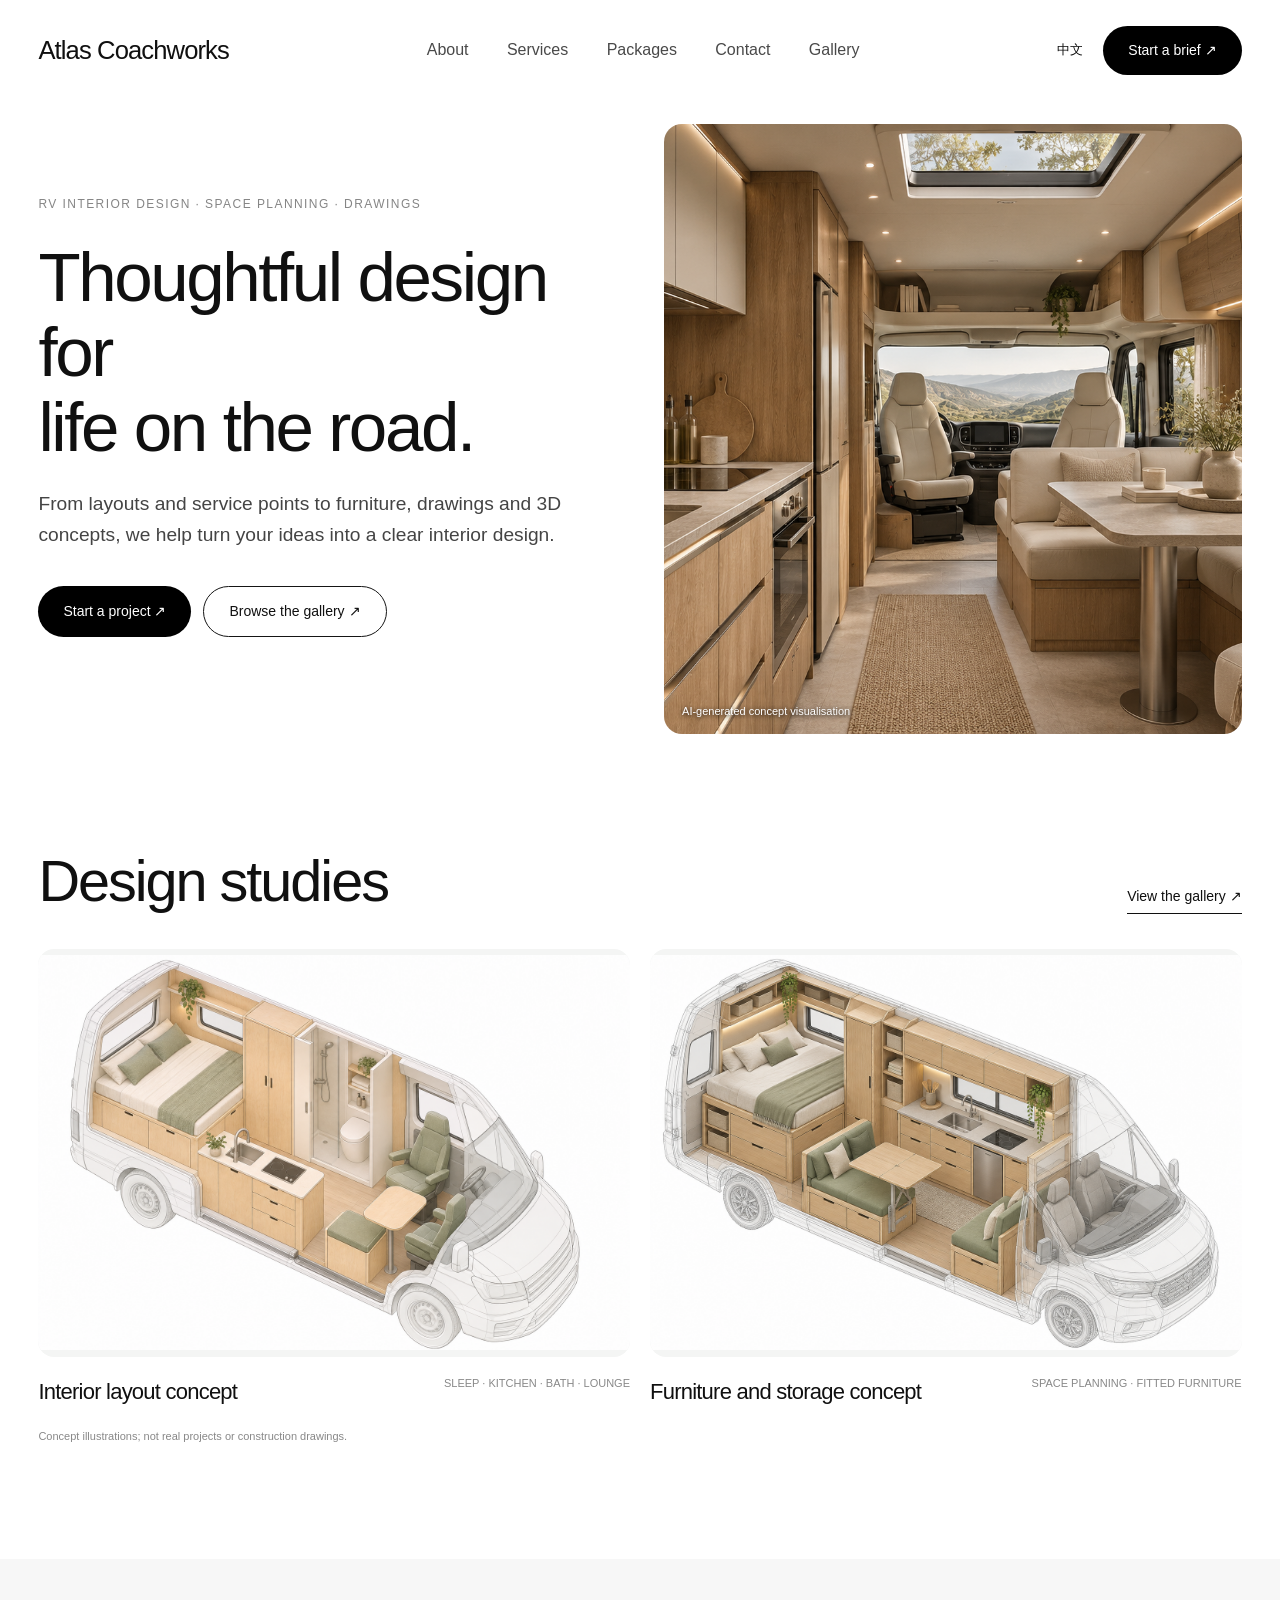
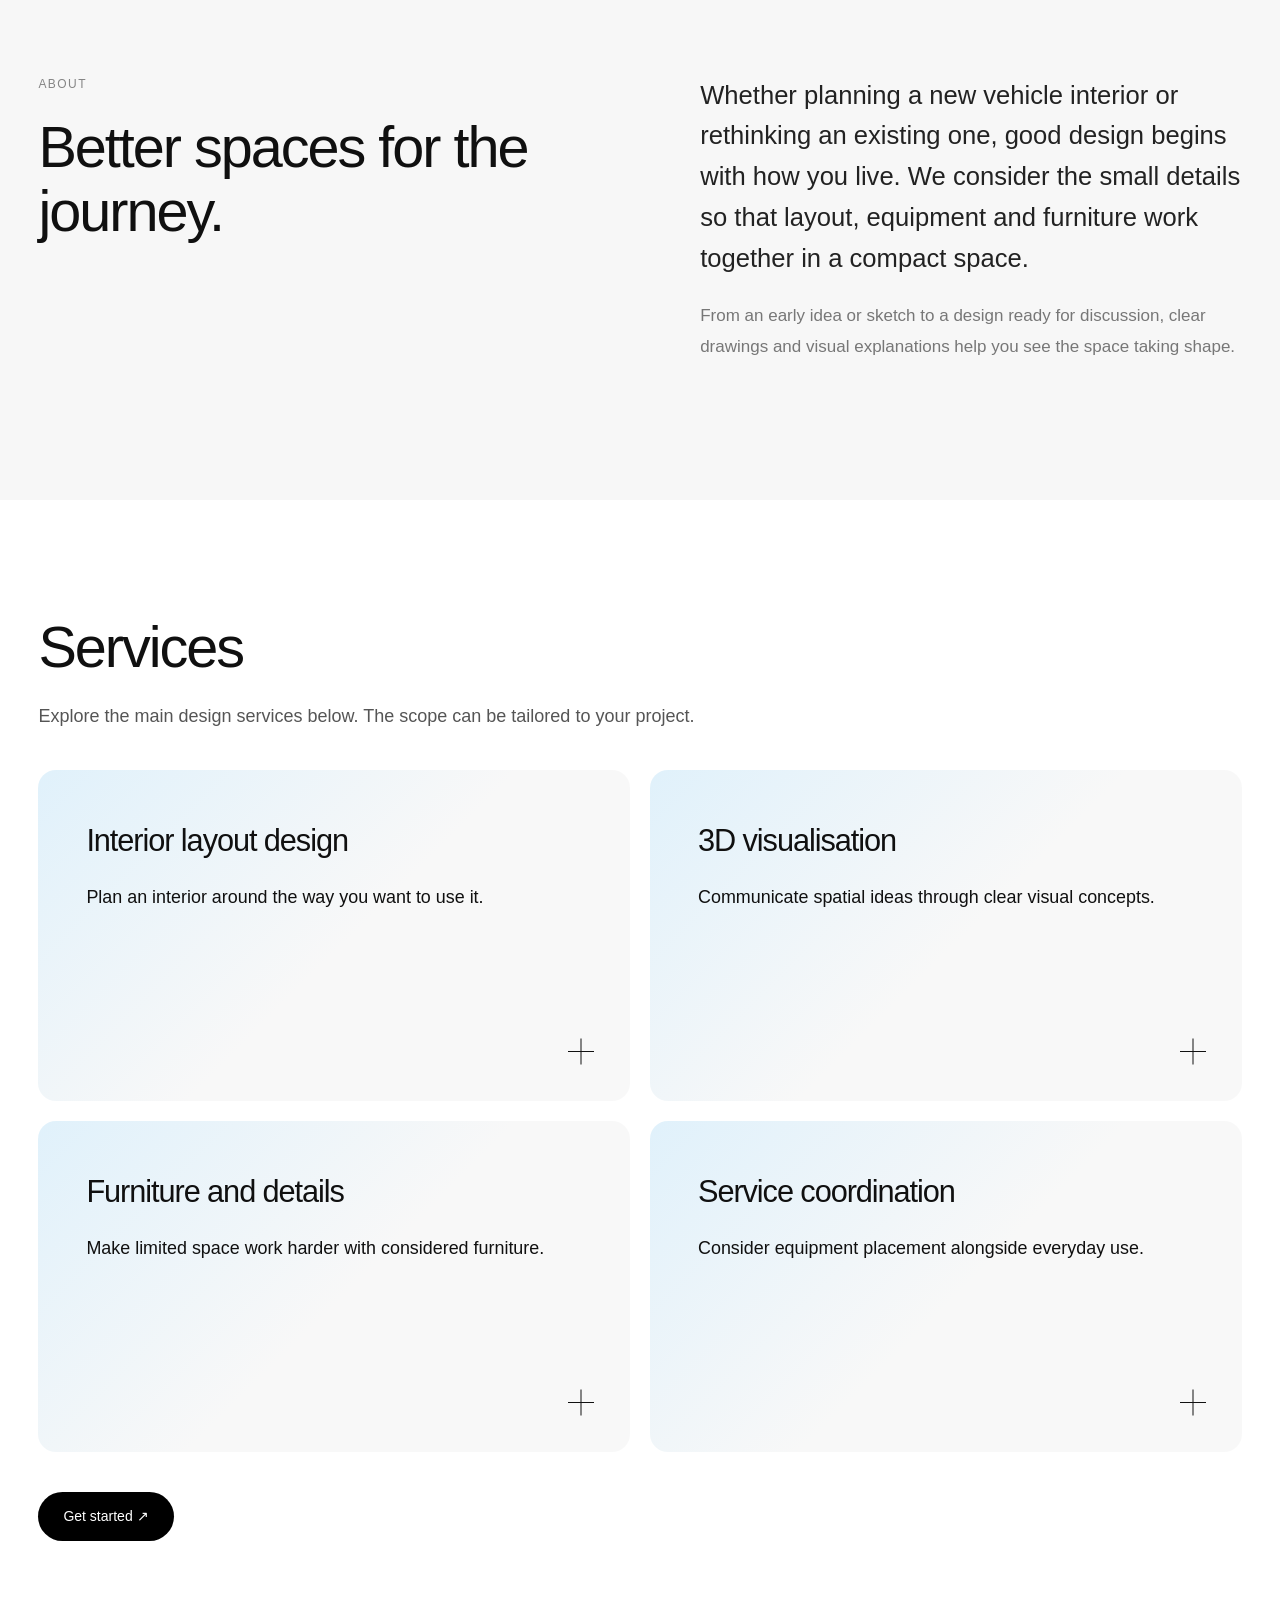
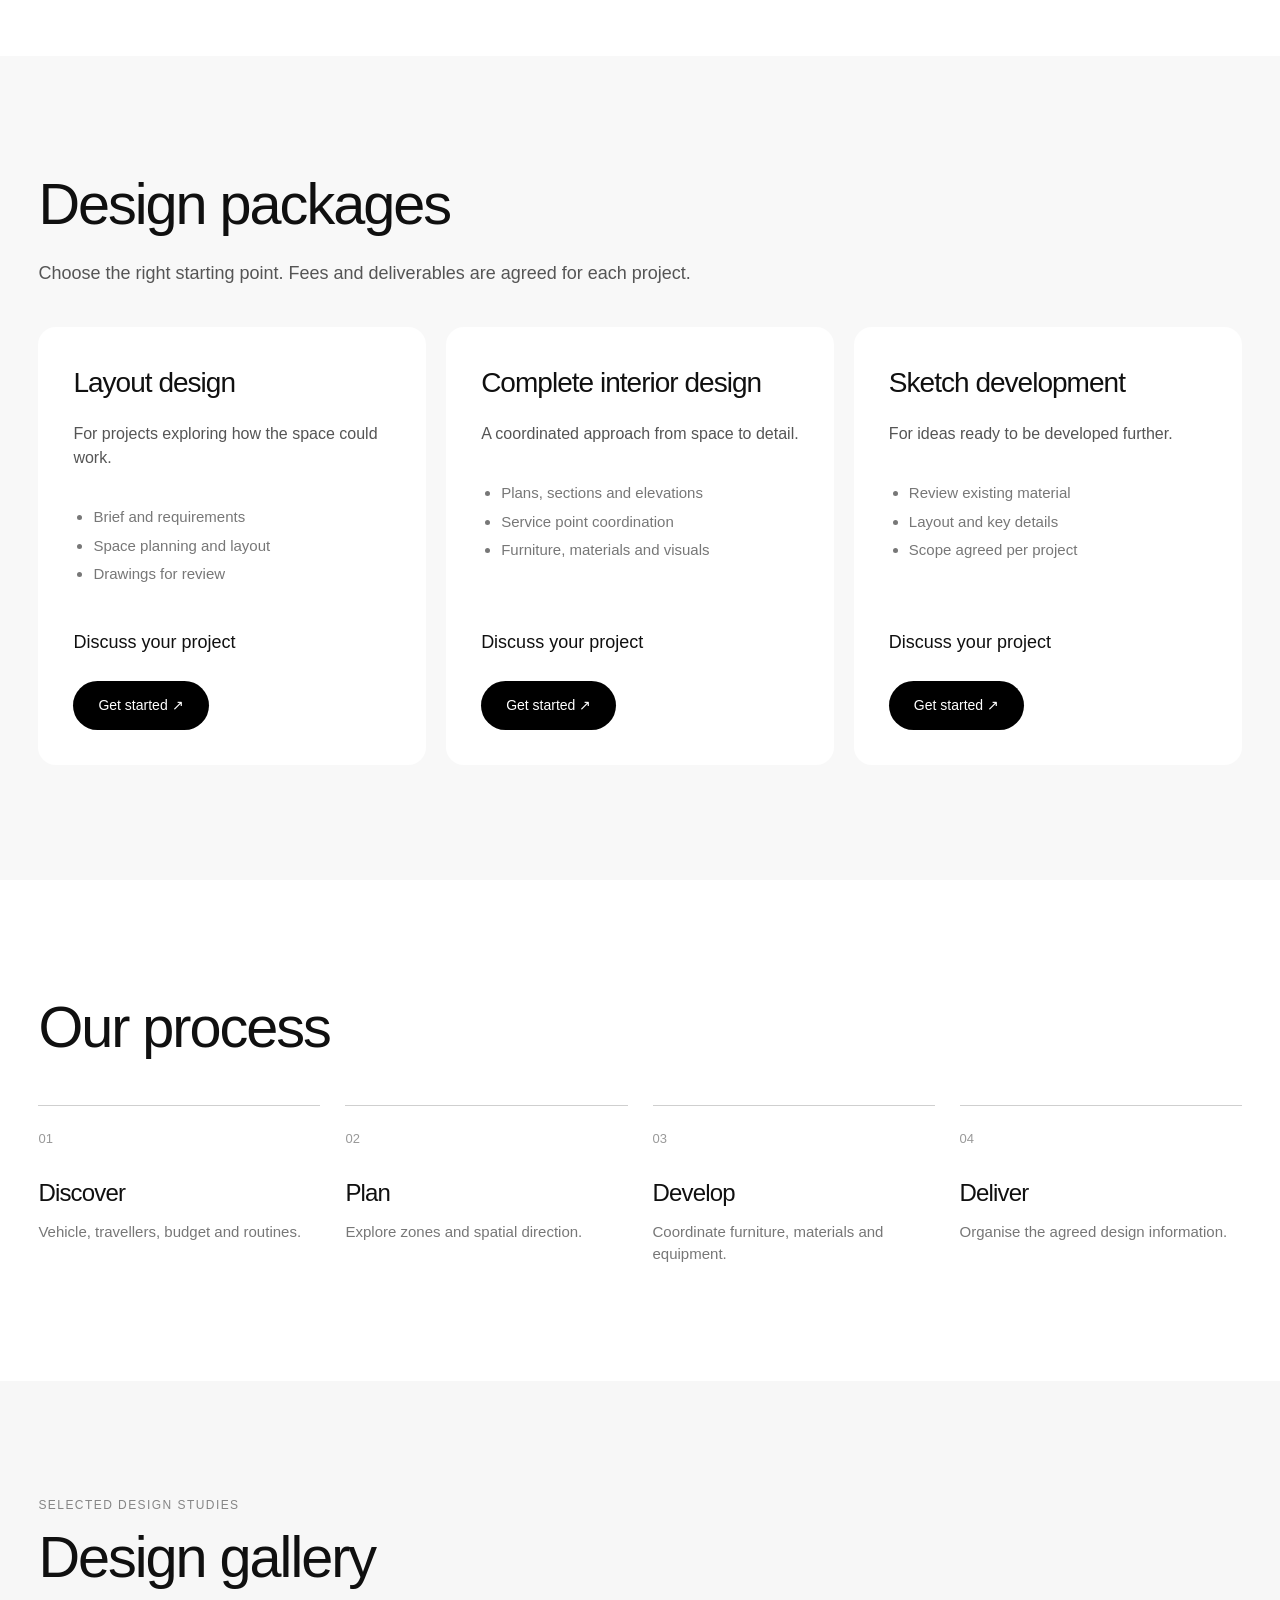
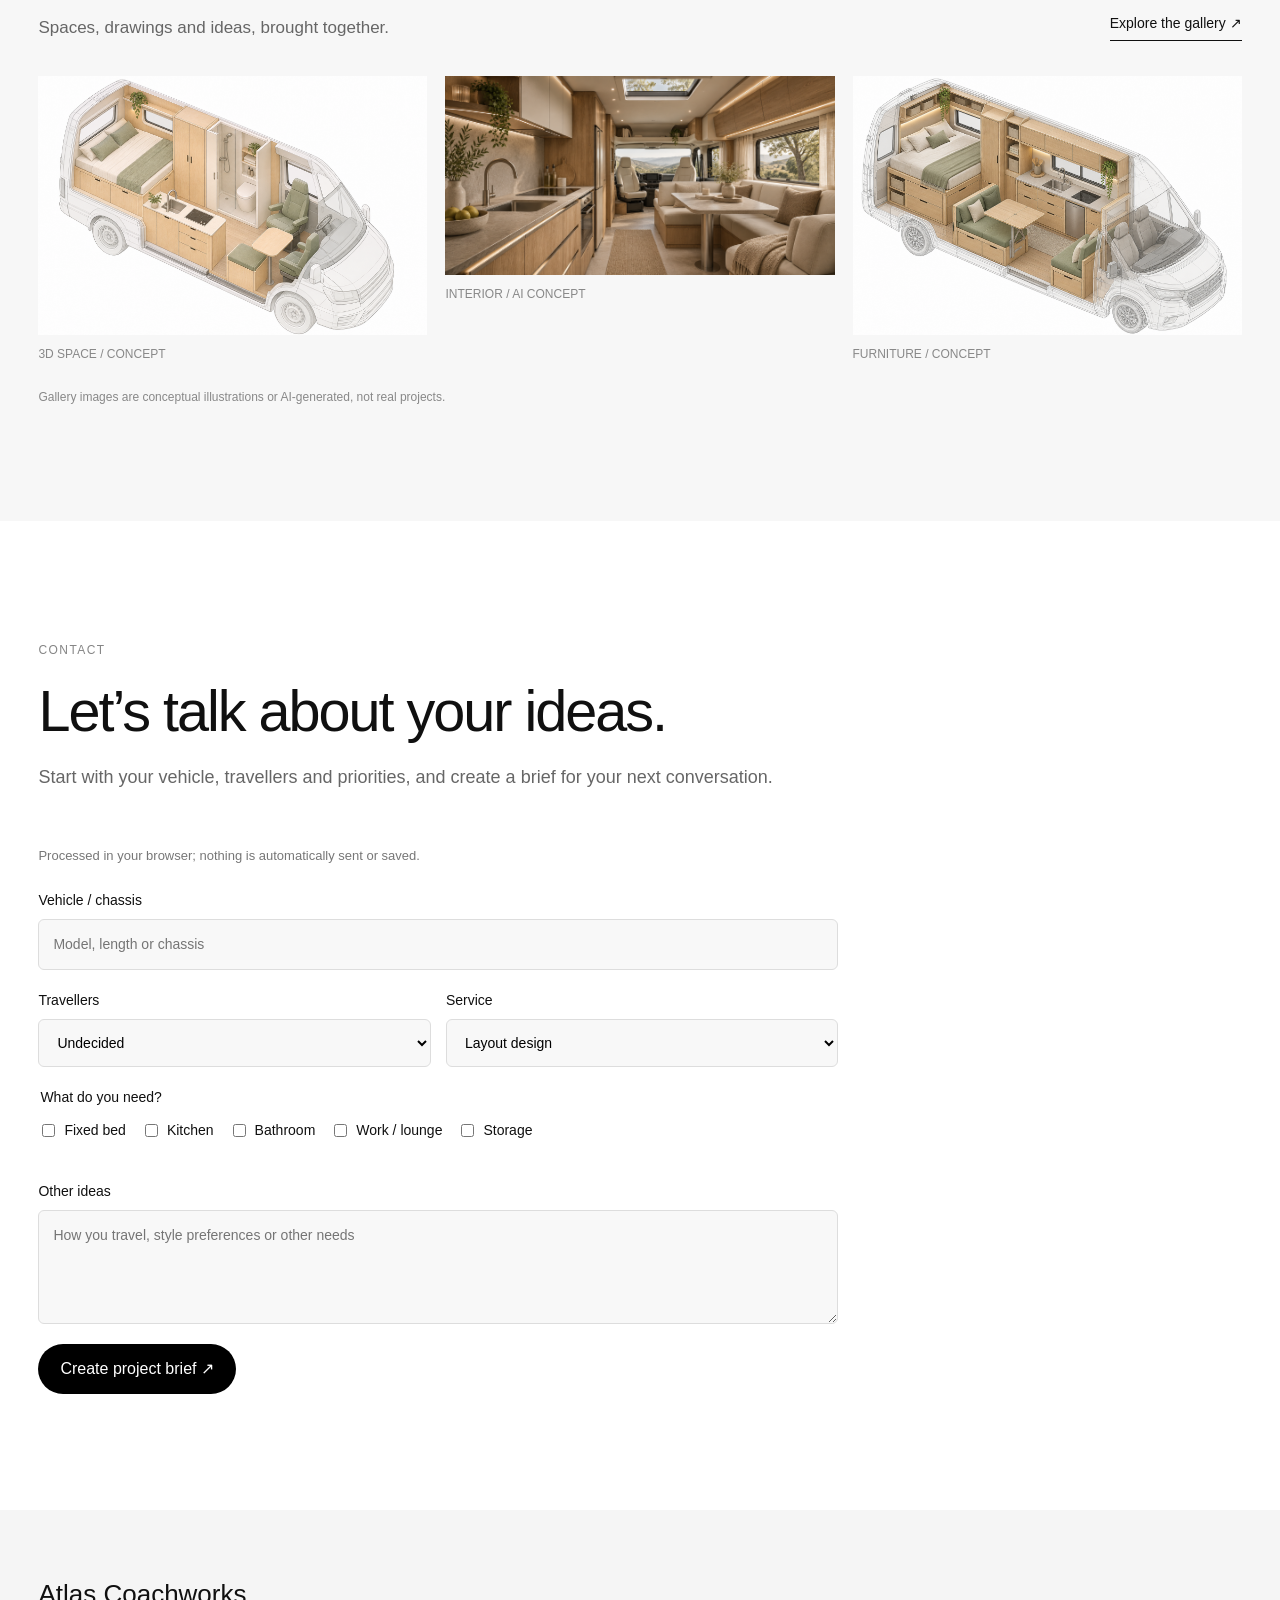
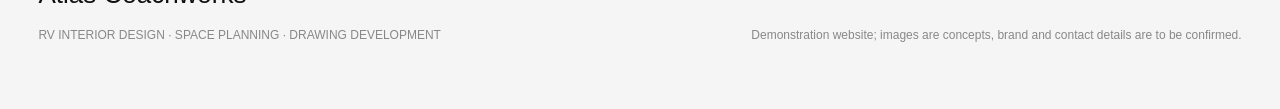
==== public/index.html @ eceb9190 "Rebuild pages with reference-inspired design" ====
<!doctype html><html lang="en"><head><meta charset="utf-8"><meta name="viewport" content="width=device-width,initial-scale=1"><title>Atlas Coachworks | RV Interior Design</title><meta name="description" content="From layouts and service points to furniture, drawings and 3D concepts, we help turn your ideas into a clear interior design."><link rel="stylesheet" href="assets/css/reference.css"></head><body><header class="header"><div class="header-inner"><a class="wordmark" href="index.html">Atlas Coachworks</a><nav aria-label="Navigation"><a href="#approach">About</a><a href="#services">Services</a><a href="#packages">Packages</a><a href="#brief">Contact</a><a href="gallery.html">Gallery</a></nav><div class="header-actions"><a class="lang" href="zh.html">中文</a><a class="pill dark nav-cta" href="#brief">Start a brief ↗</a><button class="menu-toggle" aria-label="Menu" aria-expanded="false">☰</button></div></div><div class="mobile-nav" hidden><a href="#approach">About</a><a href="#services">Services</a><a href="#packages">Packages</a><a href="#brief">Contact</a><a href="gallery.html">Gallery</a><a href="#brief">Start a brief ↗</a></div></header><main id="top"><section class="hero"><div class="hero-inner wrap"><div class="hero-text"><span class="eyebrow">RV INTERIOR DESIGN · SPACE PLANNING · DRAWINGS</span><h1>Thoughtful design for<br>life on the road.</h1><p>From layouts and service points to furniture, drawings and 3D concepts, we help turn your ideas into a clear interior design.</p><div class="actions"><a class="pill dark" href="#brief">Start a project ↗</a><a class="pill outline" href="gallery.html">Browse the gallery ↗</a></div></div><div class="hero-image"><img src="assets/images/interior-concept-v3.png" alt="RV interior concept visualisation"><span>AI-generated concept visualisation</span></div></div></section><section class="section project-section"><div class="wrap"><div class="section-top"><h2>Design studies</h2><a href="gallery.html">View the gallery ↗</a></div><div class="projects"><a class="project-card" href="gallery.html"><div class="project-image"><img src="assets/images/axonometric-concept-01.png" alt="Interior layout concept"></div><div class="project-caption"><h3>Interior layout concept</h3><span>SLEEP · KITCHEN · BATH · LOUNGE</span></div></a><a class="project-card" href="gallery.html"><div class="project-image"><img src="assets/images/axonometric-concept-02.png" alt="Furniture and storage concept"></div><div class="project-caption"><h3>Furniture and storage concept</h3><span>SPACE PLANNING · FITTED FURNITURE</span></div></a></div><p class="note">Concept illustrations; not real projects or construction drawings.</p></div></section><section class="section about" id="approach"><div class="wrap about-grid"><div><p class="section-label">About</p><h2>Better spaces for the journey.</h2></div><div><p class="about-lead">Whether planning a new vehicle interior or rethinking an existing one, good design begins with how you live. We consider the small details so that layout, equipment and furniture work together in a compact space.</p><p>From an early idea or sketch to a design ready for discussion, clear drawings and visual explanations help you see the space taking shape.</p></div></div></section><section class="section services" id="services"><div class="wrap"><h2>Services</h2><p class="section-intro">Explore the main design services below. The scope can be tailored to your project.</p><div class="service-grid"><details class="service-card"><summary><span class="service-title">Interior layout design</span><span class="service-desc">Plan an interior around the way you want to use it.</span><span class="service-plus" aria-hidden="true"></span><span class="sr-only">Show details</span></summary><div class="service-detail"><p>This may include:</p><ul><li>Functional zones and space planning</li><li>Plans, sections and elevations</li><li>Circulation and storage</li><li>Drawing scope agreed per project</li></ul></div></details><details class="service-card"><summary><span class="service-title">3D visualisation</span><span class="service-desc">Communicate spatial ideas through clear visual concepts.</span><span class="service-plus" aria-hidden="true"></span><span class="sr-only">Show details</span></summary><div class="service-detail"><p>This may include:</p><ul><li>3D spatial studies</li><li>Furniture and equipment relationships</li><li>Material and atmosphere direction</li><li>Visual scope agreed per project</li></ul></div></details><details class="service-card"><summary><span class="service-title">Furniture and details</span><span class="service-desc">Make limited space work harder with considered furniture.</span><span class="service-plus" aria-hidden="true"></span><span class="sr-only">Show details</span></summary><div class="service-detail"><p>This may include:</p><ul><li>Fitted furniture layout</li><li>Cabinetry, worktops and storage</li><li>Key junctions and details</li><li>Drawing development</li></ul></div></details><details class="service-card"><summary><span class="service-title">Service coordination</span><span class="service-desc">Consider equipment placement alongside everyday use.</span><span class="service-plus" aria-hidden="true"></span><span class="sr-only">Show details</span></summary><div class="service-detail"><p>This may include:</p><ul><li>Lighting, switches and outlets</li><li>Water equipment coordination</li><li>Equipment and furniture relationships</li><li>Communication with your build team</li></ul></div></details></div><a class="pill dark section-button" href="#brief">Get started ↗</a></div></section><section class="section pricing" id="packages"><div class="wrap"><h2>Design packages</h2><p class="section-intro">Choose the right starting point. Fees and deliverables are agreed for each project.</p><div class="package-grid"><article><h3>Layout design</h3><p>For projects exploring how the space could work.</p><ul><li>Brief and requirements</li><li>Space planning and layout</li><li>Drawings for review</li></ul><strong>Discuss your project</strong><a class="pill dark" href="#brief">Get started ↗</a></article><article><h3>Complete interior design</h3><p>A coordinated approach from space to detail.</p><ul><li>Plans, sections and elevations</li><li>Service point coordination</li><li>Furniture, materials and visuals</li></ul><strong>Discuss your project</strong><a class="pill dark" href="#brief">Get started ↗</a></article><article><h3>Sketch development</h3><p>For ideas ready to be developed further.</p><ul><li>Review existing material</li><li>Layout and key details</li><li>Scope agreed per project</li></ul><strong>Discuss your project</strong><a class="pill dark" href="#brief">Get started ↗</a></article></div></div></section><section class="section process"><div class="wrap"><h2>Our process</h2><div class="process-grid"><article><span>01</span><h3>Discover</h3><p>Vehicle, travellers, budget and routines.</p></article><article><span>02</span><h3>Plan</h3><p>Explore zones and spatial direction.</p></article><article><span>03</span><h3>Develop</h3><p>Coordinate furniture, materials and equipment.</p></article><article><span>04</span><h3>Deliver</h3><p>Organise the agreed design information.</p></article></div></div></section><section class="gallery-section" id="gallery"><div class="wrap"><div class="gallery-heading"><div><div class="eyebrow">SELECTED DESIGN STUDIES</div><h2>Design gallery</h2><p>Spaces, drawings and ideas, brought together.</p></div><a class="gallery-all" href="gallery.html">Explore the gallery ↗</a></div><div class="masonry preview-gallery"><a href="gallery.html"><img alt="Axonometric campervan interior concept" src="assets/images/axonometric-concept-01.png"/><span>3D SPACE / CONCEPT</span></a><a href="gallery.html"><img alt="RV interior concept visualisation" src="assets/images/interior-concept-v3.png"/><span>INTERIOR / AI CONCEPT</span></a><a href="gallery.html"><img alt="Campervan furniture layout concept" src="assets/images/axonometric-concept-02.png"/><span>FURNITURE / CONCEPT</span></a></div><p class="gallery-disclaimer">Gallery images are conceptual illustrations or AI-generated, not real projects.</p></div></section><section class="contact-heading"><div class="wrap"><p class="section-label">Contact</p><h2>Let’s talk about your ideas.</h2><p>Start with your vehicle, travellers and priorities, and create a brief for your next conversation.</p></div></section><section class="brief-section section" id="brief"><div class="wrap brief-layout"><div><div class="eyebrow">PROJECT BRIEF</div><h2>Your journey<br/>starts here.</h2><p>Organise your ideas into a project brief. Copy or download it for your next conversation.</p><p class="brief-note">Processed in your browser. Nothing is automatically sent or saved.</p></div><form class="brief-form" id="briefForm"><p class="form-privacy">Processed in your browser; nothing is automatically sent or saved.</p><label>Vehicle / chassis<input name="vehicle" placeholder="Model, length or chassis"/></label><div class="brief-row"><label>Travellers<select name="people"><option>Undecided</option><option>1 person</option><option>2 people</option><option>3–4 people</option><option>More than 4</option></select></label><label>Service<select name="service"><option>Layout design</option><option>Complete interior design</option><option>Sketch development</option><option>Service point coordination</option><option>Other</option></select></label></div><fieldset><legend>What do you need?</legend><label><input name="feature" type="checkbox" value="Fixed bed"/> Fixed bed</label><label><input name="feature" type="checkbox" value="Kitchen"/> Kitchen</label><label><input name="feature" type="checkbox" value="Bathroom"/> Bathroom</label><label><input name="feature" type="checkbox" value="Work / lounge"/> Work / lounge</label><label><input name="feature" type="checkbox" value="Storage"/> Storage</label></fieldset><label>Other ideas<textarea name="notes" placeholder="How you travel, style preferences or other needs" rows="4"></textarea></label><button type="submit">Create project brief ↗</button><div class="brief-result" hidden=""><label>Project brief<textarea id="briefOutput" readonly="" rows="8"></textarea></label><div><button id="copyBrief" type="button">Copy brief</button><button id="downloadBrief" type="button">Download brief</button></div><p id="briefStatus" role="status"></p></div></form></div></section></main><footer><div class="wrap footer-inner"><div><strong>Atlas Coachworks</strong><p>RV INTERIOR DESIGN · SPACE PLANNING · DRAWING DEVELOPMENT</p></div><span>Demonstration website; images are concepts, brand and contact details are to be confirmed.</span></div></footer><script src="assets/js/studio.js"></script></body></html>
---- public/assets/css/reference.css ----
:root{--ink:#101010;--muted:#777;--line:#e6e6e6}*{box-sizing:border-box}html{scroll-behavior:smooth;scroll-padding-top:100px}body{margin:0;color:var(--ink);background:#fff;font-family:Arial,'PingFang SC','Microsoft YaHei',sans-serif;line-height:1.5}h1,h2,h3,p{margin:0}h1,h2,h3{font-weight:400;letter-spacing:-.035em}a{color:inherit;text-decoration:none}button,input,select,textarea{font:inherit}img{display:block;width:100%;height:auto}.wrap{width:min(100% - 6%,1440px);margin:auto}.header{position:sticky;top:0;z-index:20;background:rgba(255,255,255,.8);backdrop-filter:blur(22px);-webkit-backdrop-filter:blur(22px)}.header-inner{width:min(100% - 6%,1440px);height:100px;margin:auto;display:flex;align-items:center;gap:40px}.wordmark{font-size:clamp(22px,2vw,30px);letter-spacing:-.035em;white-space:nowrap}.header nav{display:flex;justify-content:center;gap:clamp(20px,3vw,45px);margin:auto;font-size:16px;color:#494949}.header nav a:hover,.lang:hover{color:#aaa}.header-actions{display:flex;align-items:center;gap:20px}.lang{font-size:13px}.pill{display:inline-flex;align-items:center;justify-content:center;border-radius:50px;padding:14px 25px;font-size:14px;white-space:nowrap;transition:background .2s,color .2s}.dark{background:#000;color:#fff}.dark:hover{background:#393939}.outline{border:1px solid #151515}.outline:hover{background:#111;color:#fff}.menu-toggle{display:none;border:0;background:none;font-size:23px}.mobile-nav{padding:10px 3% 25px;background:#fff}.mobile-nav a{display:block;padding:10px 0}.hero{padding:24px 0 0}.hero-inner{display:grid;grid-template-columns:1fr 1fr;gap:4%;align-items:center}.hero-text{padding:35px 0 65px}.eyebrow,.section-label{font-size:12px;letter-spacing:.12em;text-transform:uppercase;color:#858585}.hero h1{font-size:clamp(43px,5.4vw,80px);line-height:1.08;margin:25px 0}.hero-text>p{font-size:clamp(17px,1.5vw,21px);line-height:1.6;color:#444;max-width:570px}.actions{display:flex;gap:12px;flex-wrap:wrap;margin-top:35px}.hero-image{position:relative;min-height:610px}.hero-image img{height:610px;object-fit:cover;border-radius:18px}.hero-image span{position:absolute;bottom:15px;left:18px;color:white;font-size:11px;text-shadow:0 1px 5px #000}.section{padding:clamp(90px,9vw,140px) 0}.section h2,.contact-heading h2,.gallery-heading h1{font-size:clamp(38px,4.5vw,62px);line-height:1.12}.section-top,.gallery-heading{display:flex;align-items:end;justify-content:space-between;gap:25px;margin-bottom:35px}.section-top>a,.gallery-all{font-size:14px;border-bottom:1px solid;padding-bottom:6px}.projects{display:grid;grid-template-columns:1fr 1fr;gap:20px}.project-image{background:#f4f5f4;border-radius:16px;overflow:hidden}.project-image img{aspect-ratio:1.45;object-fit:contain;transition:transform .3s}.project-card:hover img{transform:scale(1.025)}.project-caption{display:flex;justify-content:space-between;align-items:start;gap:10px;margin-top:18px}.project-caption h3{font-size:22px}.project-caption span,.note{font-size:11px;color:#888}.note{margin-top:20px}.about{background:#f7f7f7}.about-grid{display:grid;grid-template-columns:1fr 1fr;gap:10%}.about h2{margin-top:22px;max-width:570px}.about-grid>div:last-child p{color:#777;font-size:17px;line-height:1.8;margin-bottom:22px}.about-grid>div:last-child .about-lead{font-size:clamp(20px,2vw,27px);color:#222;line-height:1.6}.section-intro{color:#555;font-size:18px;margin:24px 0 40px}.service-grid{display:grid;grid-template-columns:1fr 1fr;gap:20px}.service-card{position:relative;background:linear-gradient(135deg,#e0f1fb 0%,#f8f8f8 52%);border-radius:18px;min-height:330px;padding:clamp(28px,4vw,48px);transition:background .2s}.service-card summary{list-style:none;cursor:pointer;min-height:235px;padding-right:35px}.service-card summary::-webkit-details-marker{display:none}.service-title,.service-desc{display:block}.service-title{font-size:clamp(25px,2.4vw,36px);letter-spacing:-.035em}.service-desc{font-size:clamp(16px,1.4vw,19px);margin-top:20px;line-height:1.5}.service-plus{position:absolute;bottom:36px;right:36px;width:26px;height:26px}.service-plus:before,.service-plus:after{content:'';position:absolute;background:#111;top:12px;left:0;width:26px;height:1px}.service-plus:after{transform:rotate(90deg)}.service-card[open] .service-plus:after{transform:rotate(0)}.service-card[open] summary{min-height:0}.service-detail{font-size:16px;color:#858585;margin:35px 0 50px}.service-detail ul{padding-left:25px;margin-top:15px}.service-detail li{margin:7px 0}.section-button{margin-top:40px}.sr-only{position:absolute;width:1px;height:1px;overflow:hidden;clip:rect(0,0,0,0)}.pricing{background:#f8f8f8}.package-grid{display:grid;grid-template-columns:repeat(3,1fr);gap:20px}.package-grid article{border-radius:18px;background:#fff;padding:35px;min-height:410px;display:flex;flex-direction:column}.package-grid h3{font-size:28px}.package-grid p{margin:18px 0;color:#555}.package-grid ul{padding-left:20px;color:#777;font-size:15px;line-height:1.9}.package-grid strong{font-size:18px;font-weight:400;margin-top:auto;padding:25px 0}.package-grid .pill{align-self:flex-start}.process-grid{display:grid;grid-template-columns:repeat(4,1fr);gap:25px;margin-top:45px}.process-grid article{border-top:1px solid #cfcfcf;padding-top:20px}.process-grid span{color:#999;font-size:13px}.process-grid h3{font-size:24px;margin:25px 0 10px}.process-grid p{font-size:15px;color:#777}.gallery-section{padding:clamp(90px,9vw,140px) 0;background:#f7f7f7}.gallery-heading h2{font-size:clamp(38px,4.5vw,62px);font-weight:400;letter-spacing:-.035em}.gallery-heading p{font-size:17px;color:#666;margin-top:15px}.masonry{columns:3;column-gap:18px}.masonry>a,.gallery-item{display:block;width:100%;break-inside:avoid;margin:0 0 18px}.masonry a span,.gallery-item span{display:block;font-size:12px;color:#888;padding-top:10px}.gallery-disclaimer{font-size:12px;color:#888;margin-top:25px}.contact-heading{padding:120px 0 0}.contact-heading h2{margin:20px 0}.contact-heading>div>p:last-child{font-size:18px;color:#666}.brief-section{padding-top:55px}.brief-layout{display:grid;grid-template-columns:1fr 1fr;gap:10%}.brief-layout>div{display:none}.brief-form{max-width:800px;width:100%}.brief-form label{display:block;font-size:14px;margin:0 0 20px}.brief-form input:not([type=checkbox]),.brief-form select,.brief-form textarea{display:block;width:100%;font:inherit;border:1px solid #ddd;background:#f8f8f8;padding:14px;margin-top:8px;border-radius:6px}.brief-row{display:grid;grid-template-columns:1fr 1fr;gap:15px}.brief-form fieldset{border:0;padding:0;margin:0 0 20px}.brief-form legend{font-size:14px;margin-bottom:12px}.brief-form fieldset label{display:inline-flex;gap:6px;margin-right:15px}.brief-form button{border:0;border-radius:25px;padding:13px 22px;background:#000;color:#fff;cursor:pointer}.brief-result{border-top:1px solid #ddd;margin-top:25px;padding-top:25px}.brief-result div{display:flex;gap:8px}.brief-result p{font-size:12px;margin-top:10px}.brief-note{font-size:13px;color:#888}.gallery-page{background:#fff}.gallery-main{padding:85px 0 120px}.gallery-back{font-size:14px;border-bottom:1px solid;padding-bottom:5px}.gallery-main .gallery-heading{margin:65px 0 45px}.gallery-item{border:0;background:none;text-align:left;padding:0;cursor:zoom-in}.gallery-item img{transition:opacity .2s}.gallery-item:hover img{opacity:.7}.gallery-dialog{max-width:min(92vw,1300px);max-height:92vh;border:0;padding:20px}.gallery-dialog::backdrop{background:rgba(0,0,0,.85)}.gallery-dialog img{max-height:75vh;width:auto;max-width:100%;margin:auto;object-fit:contain}.gallery-dialog p{font-size:12px;color:#555;margin-top:12px}.dialog-close{display:block;margin:0 0 10px auto;border:0;background:none;font-size:30px;line-height:1;cursor:pointer}footer{background:#f5f5f5;padding:65px 0}.footer-inner{display:flex;justify-content:space-between;align-items:end;gap:30px}.footer-inner strong{font-size:26px;font-weight:400}.footer-inner p,.footer-inner>span{font-size:12px;color:#888;margin-top:12px}a:focus-visible,button:focus-visible,summary:focus-visible{outline:2px solid #277aaa;outline-offset:4px}@media(max-width:1100px){.header nav,.nav-cta{display:none}.header-actions{margin-left:auto}.menu-toggle{display:block}.hero-image,.hero-image img{min-height:500px;height:500px}.hero h1{font-size:clamp(40px,5vw,65px)}}@media(max-width:700px){.wrap,.header-inner{width:calc(100% - 36px)}.header-inner{height:70px}.wordmark{font-size:23px}.hero-inner,.about-grid,.brief-layout{grid-template-columns:1fr}.hero-text{padding:40px 0 30px}.hero h1{font-size:clamp(42px,11vw,60px)}.hero-image,.hero-image img{height:390px;min-height:390px}.section{padding:80px 0}.section-top,.gallery-heading{display:block}.section-top>a,.gallery-all{display:inline-block;margin-top:20px}.projects,.service-grid,.package-grid{grid-template-columns:1fr}.service-card{min-height:250px}.service-card summary{min-height:180px}.process-grid{grid-template-columns:1fr 1fr}.masonry{columns:2;column-gap:10px}.masonry>a,.gallery-item{margin-bottom:14px}.contact-heading{padding-top:80px}.brief-section{padding-top:40px}.brief-row{grid-template-columns:1fr}.footer-inner{display:block}.footer-inner>span{display:block;margin-top:25px}.gallery-main{padding-top:50px}}
.brief-layout{grid-template-columns:1fr}.form-privacy{font-size:13px;color:#777;margin-bottom:25px}
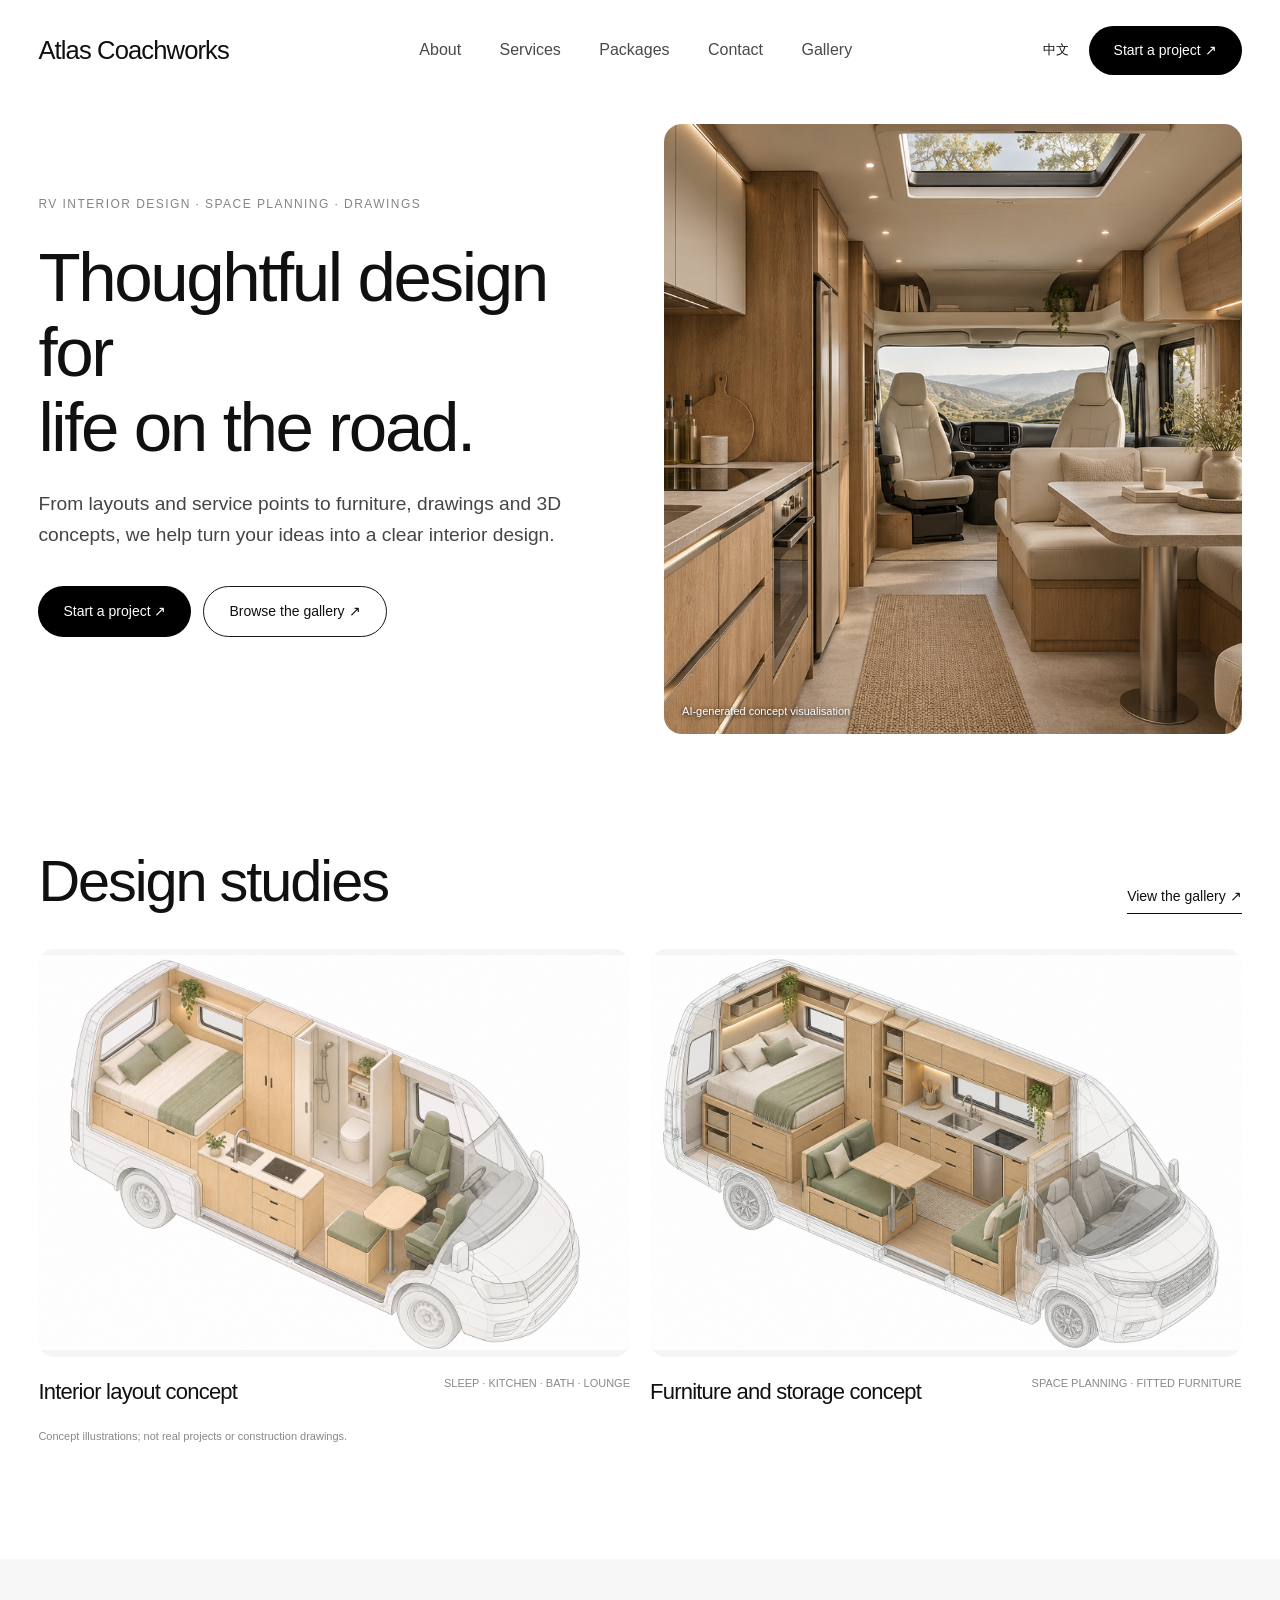
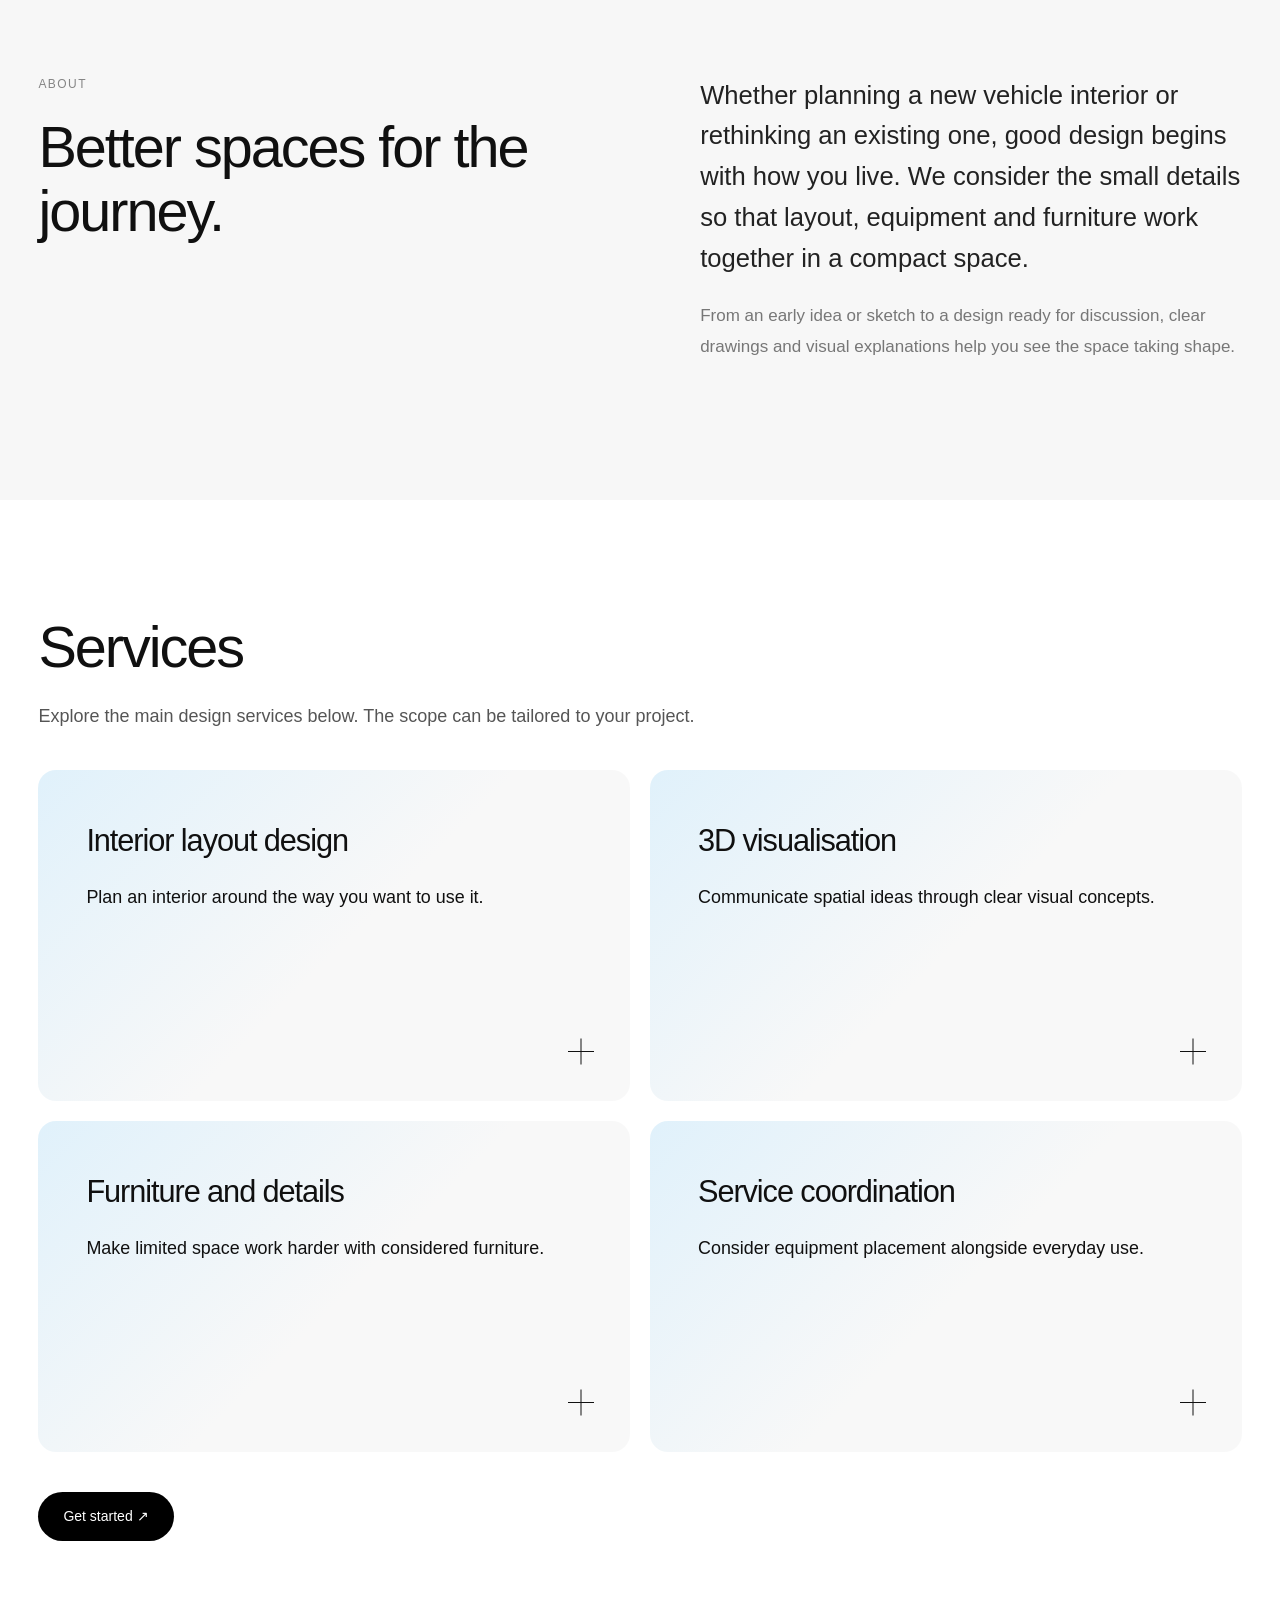
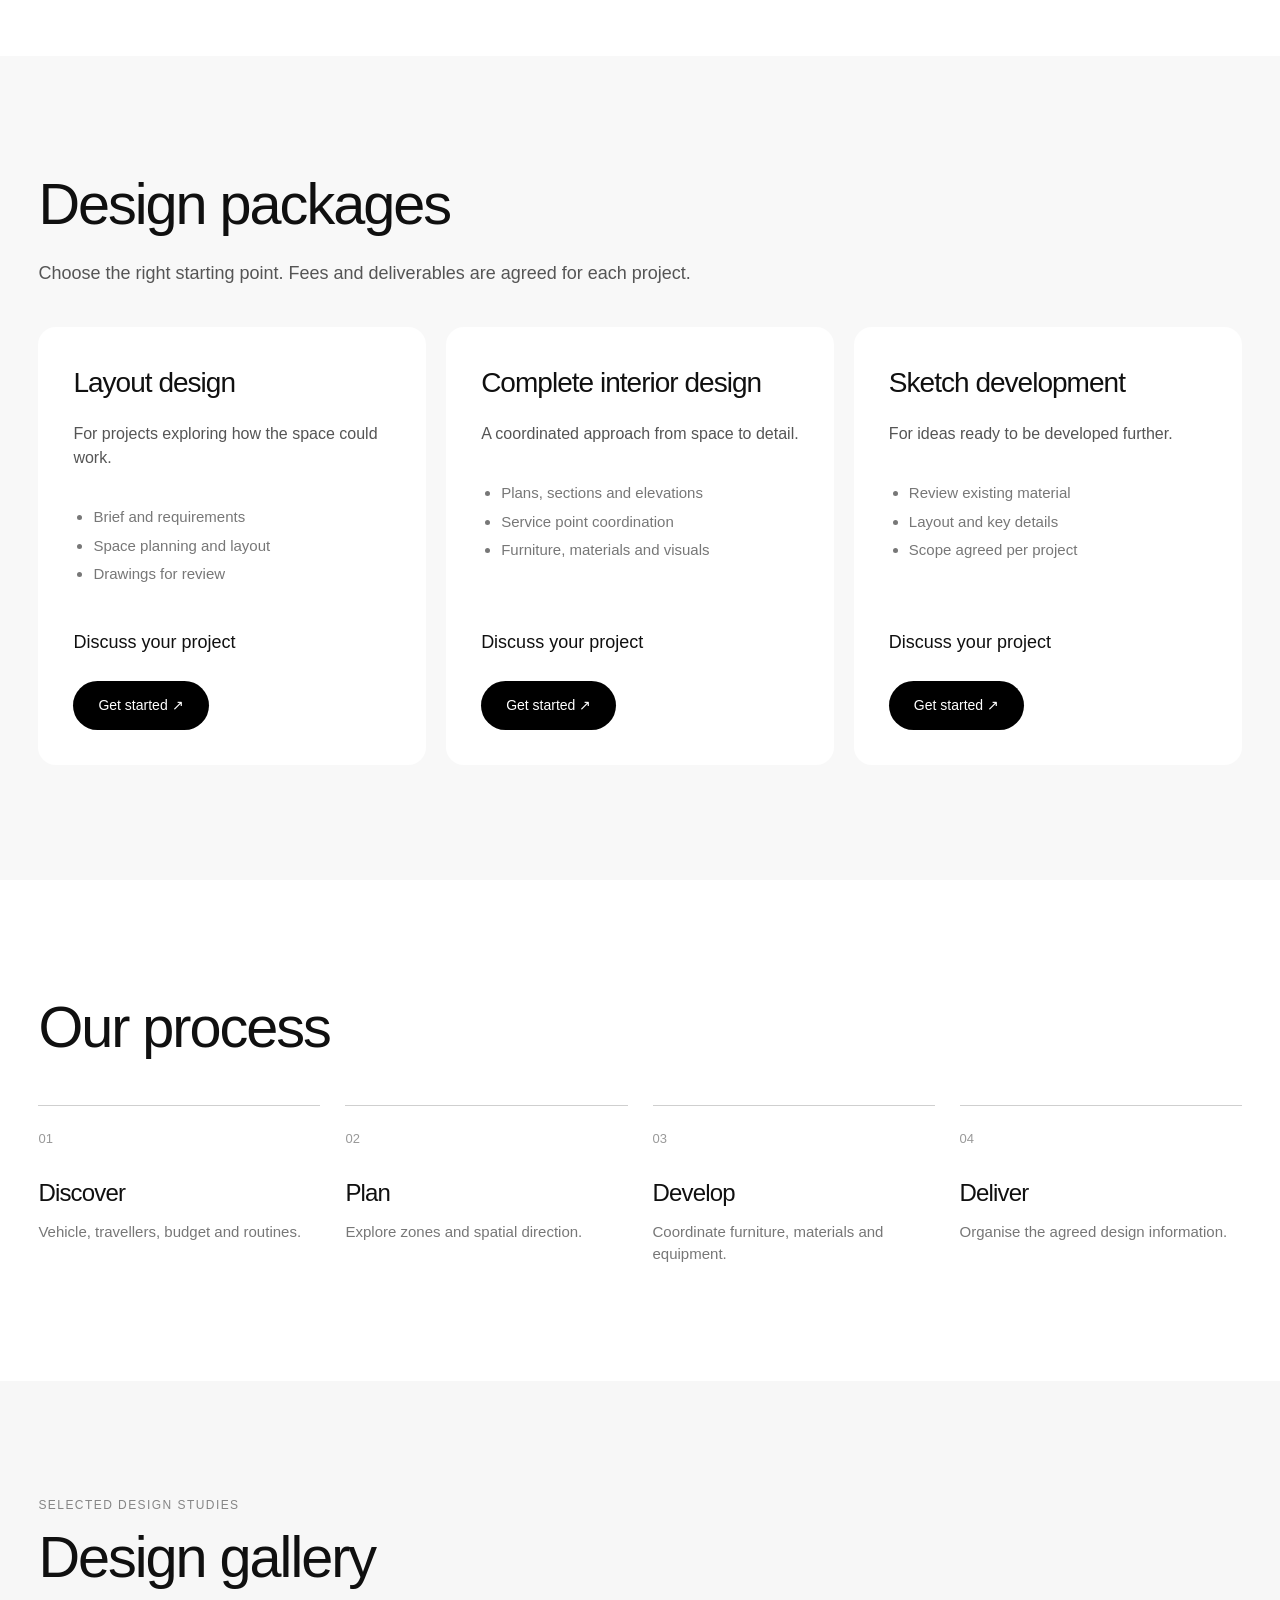
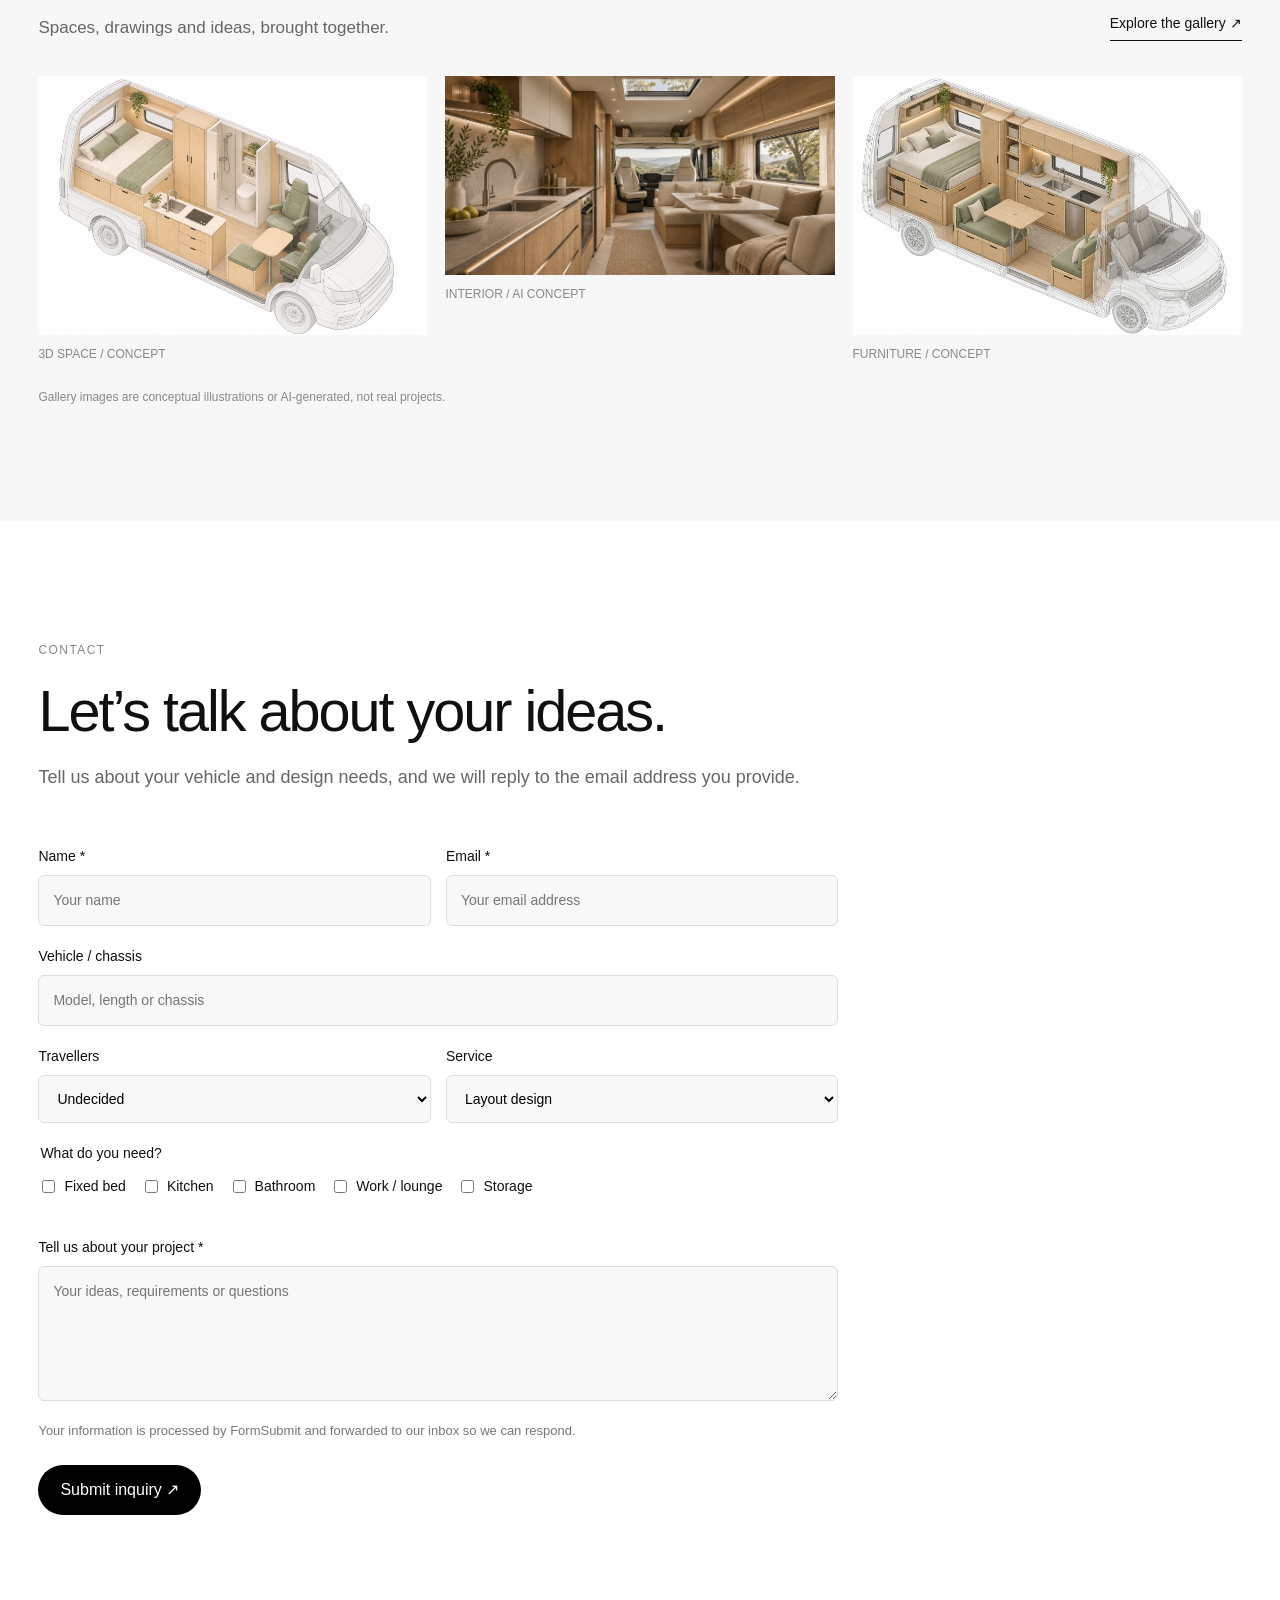
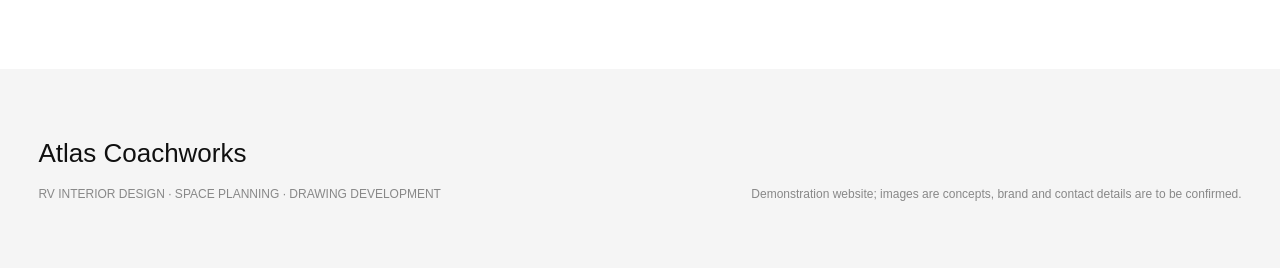
==== commit b185fb80: "Send website inquiries to contact email" ====
--- a/public/index.html
+++ b/public/index.html
@@ -1 +1,2 @@
-<!doctype html><html lang="en"><head><meta charset="utf-8"><meta name="viewport" content="width=device-width,initial-scale=1"><title>Atlas Coachworks | RV Interior Design</title><meta name="description" content="From layouts and service points to furniture, drawings and 3D concepts, we help turn your ideas into a clear interior design."><link rel="stylesheet" href="assets/css/reference.css"></head><body><header class="header"><div class="header-inner"><a class="wordmark" href="index.html">Atlas Coachworks</a><nav aria-label="Navigation"><a href="#approach">About</a><a href="#services">Services</a><a href="#packages">Packages</a><a href="#brief">Contact</a><a href="gallery.html">Gallery</a></nav><div class="header-actions"><a class="lang" href="zh.html">中文</a><a class="pill dark nav-cta" href="#brief">Start a brief ↗</a><button class="menu-toggle" aria-label="Menu" aria-expanded="false">☰</button></div></div><div class="mobile-nav" hidden><a href="#approach">About</a><a href="#services">Services</a><a href="#packages">Packages</a><a href="#brief">Contact</a><a href="gallery.html">Gallery</a><a href="#brief">Start a brief ↗</a></div></header><main id="top"><section class="hero"><div class="hero-inner wrap"><div class="hero-text"><span class="eyebrow">RV INTERIOR DESIGN · SPACE PLANNING · DRAWINGS</span><h1>Thoughtful design for<br>life on the road.</h1><p>From layouts and service points to furniture, drawings and 3D concepts, we help turn your ideas into a clear interior design.</p><div class="actions"><a class="pill dark" href="#brief">Start a project ↗</a><a class="pill outline" href="gallery.html">Browse the gallery ↗</a></div></div><div class="hero-image"><img src="assets/images/interior-concept-v3.png" alt="RV interior concept visualisation"><span>AI-generated concept visualisation</span></div></div></section><section class="section project-section"><div class="wrap"><div class="section-top"><h2>Design studies</h2><a href="gallery.html">View the gallery ↗</a></div><div class="projects"><a class="project-card" href="gallery.html"><div class="project-image"><img src="assets/images/axonometric-concept-01.png" alt="Interior layout concept"></div><div class="project-caption"><h3>Interior layout concept</h3><span>SLEEP · KITCHEN · BATH · LOUNGE</span></div></a><a class="project-card" href="gallery.html"><div class="project-image"><img src="assets/images/axonometric-concept-02.png" alt="Furniture and storage concept"></div><div class="project-caption"><h3>Furniture and storage concept</h3><span>SPACE PLANNING · FITTED FURNITURE</span></div></a></div><p class="note">Concept illustrations; not real projects or construction drawings.</p></div></section><section class="section about" id="approach"><div class="wrap about-grid"><div><p class="section-label">About</p><h2>Better spaces for the journey.</h2></div><div><p class="about-lead">Whether planning a new vehicle interior or rethinking an existing one, good design begins with how you live. We consider the small details so that layout, equipment and furniture work together in a compact space.</p><p>From an early idea or sketch to a design ready for discussion, clear drawings and visual explanations help you see the space taking shape.</p></div></div></section><section class="section services" id="services"><div class="wrap"><h2>Services</h2><p class="section-intro">Explore the main design services below. The scope can be tailored to your project.</p><div class="service-grid"><details class="service-card"><summary><span class="service-title">Interior layout design</span><span class="service-desc">Plan an interior around the way you want to use it.</span><span class="service-plus" aria-hidden="true"></span><span class="sr-only">Show details</span></summary><div class="service-detail"><p>This may include:</p><ul><li>Functional zones and space planning</li><li>Plans, sections and elevations</li><li>Circulation and storage</li><li>Drawing scope agreed per project</li></ul></div></details><details class="service-card"><summary><span class="service-title">3D visualisation</span><span class="service-desc">Communicate spatial ideas through clear visual concepts.</span><span class="service-plus" aria-hidden="true"></span><span class="sr-only">Show details</span></summary><div class="service-detail"><p>This may include:</p><ul><li>3D spatial studies</li><li>Furniture and equipment relationships</li><li>Material and atmosphere direction</li><li>Visual scope agreed per project</li></ul></div></details><details class="service-card"><summary><span class="service-title">Furniture and details</span><span class="service-desc">Make limited space work harder with considered furniture.</span><span class="service-plus" aria-hidden="true"></span><span class="sr-only">Show details</span></summary><div class="service-detail"><p>This may include:</p><ul><li>Fitted furniture layout</li><li>Cabinetry, worktops and storage</li><li>Key junctions and details</li><li>Drawing development</li></ul></div></details><details class="service-card"><summary><span class="service-title">Service coordination</span><span class="service-desc">Consider equipment placement alongside everyday use.</span><span class="service-plus" aria-hidden="true"></span><span class="sr-only">Show details</span></summary><div class="service-detail"><p>This may include:</p><ul><li>Lighting, switches and outlets</li><li>Water equipment coordination</li><li>Equipment and furniture relationships</li><li>Communication with your build team</li></ul></div></details></div><a class="pill dark section-button" href="#brief">Get started ↗</a></div></section><section class="section pricing" id="packages"><div class="wrap"><h2>Design packages</h2><p class="section-intro">Choose the right starting point. Fees and deliverables are agreed for each project.</p><div class="package-grid"><article><h3>Layout design</h3><p>For projects exploring how the space could work.</p><ul><li>Brief and requirements</li><li>Space planning and layout</li><li>Drawings for review</li></ul><strong>Discuss your project</strong><a class="pill dark" href="#brief">Get started ↗</a></article><article><h3>Complete interior design</h3><p>A coordinated approach from space to detail.</p><ul><li>Plans, sections and elevations</li><li>Service point coordination</li><li>Furniture, materials and visuals</li></ul><strong>Discuss your project</strong><a class="pill dark" href="#brief">Get started ↗</a></article><article><h3>Sketch development</h3><p>For ideas ready to be developed further.</p><ul><li>Review existing material</li><li>Layout and key details</li><li>Scope agreed per project</li></ul><strong>Discuss your project</strong><a class="pill dark" href="#brief">Get started ↗</a></article></div></div></section><section class="section process"><div class="wrap"><h2>Our process</h2><div class="process-grid"><article><span>01</span><h3>Discover</h3><p>Vehicle, travellers, budget and routines.</p></article><article><span>02</span><h3>Plan</h3><p>Explore zones and spatial direction.</p></article><article><span>03</span><h3>Develop</h3><p>Coordinate furniture, materials and equipment.</p></article><article><span>04</span><h3>Deliver</h3><p>Organise the agreed design information.</p></article></div></div></section><section class="gallery-section" id="gallery"><div class="wrap"><div class="gallery-heading"><div><div class="eyebrow">SELECTED DESIGN STUDIES</div><h2>Design gallery</h2><p>Spaces, drawings and ideas, brought together.</p></div><a class="gallery-all" href="gallery.html">Explore the gallery ↗</a></div><div class="masonry preview-gallery"><a href="gallery.html"><img alt="Axonometric campervan interior concept" src="assets/images/axonometric-concept-01.png"/><span>3D SPACE / CONCEPT</span></a><a href="gallery.html"><img alt="RV interior concept visualisation" src="assets/images/interior-concept-v3.png"/><span>INTERIOR / AI CONCEPT</span></a><a href="gallery.html"><img alt="Campervan furniture layout concept" src="assets/images/axonometric-concept-02.png"/><span>FURNITURE / CONCEPT</span></a></div><p class="gallery-disclaimer">Gallery images are conceptual illustrations or AI-generated, not real projects.</p></div></section><section class="contact-heading"><div class="wrap"><p class="section-label">Contact</p><h2>Let’s talk about your ideas.</h2><p>Start with your vehicle, travellers and priorities, and create a brief for your next conversation.</p></div></section><section class="brief-section section" id="brief"><div class="wrap brief-layout"><div><div class="eyebrow">PROJECT BRIEF</div><h2>Your journey<br/>starts here.</h2><p>Organise your ideas into a project brief. Copy or download it for your next conversation.</p><p class="brief-note">Processed in your browser. Nothing is automatically sent or saved.</p></div><form class="brief-form" id="briefForm"><p class="form-privacy">Processed in your browser; nothing is automatically sent or saved.</p><label>Vehicle / chassis<input name="vehicle" placeholder="Model, length or chassis"/></label><div class="brief-row"><label>Travellers<select name="people"><option>Undecided</option><option>1 person</option><option>2 people</option><option>3–4 people</option><option>More than 4</option></select></label><label>Service<select name="service"><option>Layout design</option><option>Complete interior design</option><option>Sketch development</option><option>Service point coordination</option><option>Other</option></select></label></div><fieldset><legend>What do you need?</legend><label><input name="feature" type="checkbox" value="Fixed bed"/> Fixed bed</label><label><input name="feature" type="checkbox" value="Kitchen"/> Kitchen</label><label><input name="feature" type="checkbox" value="Bathroom"/> Bathroom</label><label><input name="feature" type="checkbox" value="Work / lounge"/> Work / lounge</label><label><input name="feature" type="checkbox" value="Storage"/> Storage</label></fieldset><label>Other ideas<textarea name="notes" placeholder="How you travel, style preferences or other needs" rows="4"></textarea></label><button type="submit">Create project brief ↗</button><div class="brief-result" hidden=""><label>Project brief<textarea id="briefOutput" readonly="" rows="8"></textarea></label><div><button id="copyBrief" type="button">Copy brief</button><button id="downloadBrief" type="button">Download brief</button></div><p id="briefStatus" role="status"></p></div></form></div></section></main><footer><div class="wrap footer-inner"><div><strong>Atlas Coachworks</strong><p>RV INTERIOR DESIGN · SPACE PLANNING · DRAWING DEVELOPMENT</p></div><span>Demonstration website; images are concepts, brand and contact details are to be confirmed.</span></div></footer><script src="assets/js/studio.js"></script></body></html>+<!DOCTYPE html>
+<html lang="en"><head><meta charset="utf-8"/><meta content="width=device-width,initial-scale=1" name="viewport"/><title>Atlas Coachworks | RV Interior Design</title><meta content="From layouts and service points to furniture, drawings and 3D concepts, we help turn your ideas into a clear interior design." name="description"/><link href="assets/css/reference.css" rel="stylesheet"/></head><body><header class="header"><div class="header-inner"><a class="wordmark" href="index.html">Atlas Coachworks</a><nav aria-label="Navigation"><a href="#approach">About</a><a href="#services">Services</a><a href="#packages">Packages</a><a href="#brief">Contact</a><a href="gallery.html">Gallery</a></nav><div class="header-actions"><a class="lang" href="zh.html">中文</a><a class="pill dark nav-cta" href="#brief">Start a project ↗</a><button aria-expanded="false" aria-label="Menu" class="menu-toggle">☰</button></div></div><div class="mobile-nav" hidden=""><a href="#approach">About</a><a href="#services">Services</a><a href="#packages">Packages</a><a href="#brief">Contact</a><a href="gallery.html">Gallery</a><a href="#brief">Start a project ↗</a></div></header><main id="top"><section class="hero"><div class="hero-inner wrap"><div class="hero-text"><span class="eyebrow">RV INTERIOR DESIGN · SPACE PLANNING · DRAWINGS</span><h1>Thoughtful design for<br/>life on the road.</h1><p>From layouts and service points to furniture, drawings and 3D concepts, we help turn your ideas into a clear interior design.</p><div class="actions"><a class="pill dark" href="#brief">Start a project ↗</a><a class="pill outline" href="gallery.html">Browse the gallery ↗</a></div></div><div class="hero-image"><img alt="RV interior concept visualisation" src="assets/images/interior-concept-v3.png"/><span>AI-generated concept visualisation</span></div></div></section><section class="section project-section"><div class="wrap"><div class="section-top"><h2>Design studies</h2><a href="gallery.html">View the gallery ↗</a></div><div class="projects"><a class="project-card" href="gallery.html"><div class="project-image"><img alt="Interior layout concept" src="assets/images/axonometric-concept-01.png"/></div><div class="project-caption"><h3>Interior layout concept</h3><span>SLEEP · KITCHEN · BATH · LOUNGE</span></div></a><a class="project-card" href="gallery.html"><div class="project-image"><img alt="Furniture and storage concept" src="assets/images/axonometric-concept-02.png"/></div><div class="project-caption"><h3>Furniture and storage concept</h3><span>SPACE PLANNING · FITTED FURNITURE</span></div></a></div><p class="note">Concept illustrations; not real projects or construction drawings.</p></div></section><section class="section about" id="approach"><div class="wrap about-grid"><div><p class="section-label">About</p><h2>Better spaces for the journey.</h2></div><div><p class="about-lead">Whether planning a new vehicle interior or rethinking an existing one, good design begins with how you live. We consider the small details so that layout, equipment and furniture work together in a compact space.</p><p>From an early idea or sketch to a design ready for discussion, clear drawings and visual explanations help you see the space taking shape.</p></div></div></section><section class="section services" id="services"><div class="wrap"><h2>Services</h2><p class="section-intro">Explore the main design services below. The scope can be tailored to your project.</p><div class="service-grid"><details class="service-card"><summary><span class="service-title">Interior layout design</span><span class="service-desc">Plan an interior around the way you want to use it.</span><span aria-hidden="true" class="service-plus"></span><span class="sr-only">Show details</span></summary><div class="service-detail"><p>This may include:</p><ul><li>Functional zones and space planning</li><li>Plans, sections and elevations</li><li>Circulation and storage</li><li>Drawing scope agreed per project</li></ul></div></details><details class="service-card"><summary><span class="service-title">3D visualisation</span><span class="service-desc">Communicate spatial ideas through clear visual concepts.</span><span aria-hidden="true" class="service-plus"></span><span class="sr-only">Show details</span></summary><div class="service-detail"><p>This may include:</p><ul><li>3D spatial studies</li><li>Furniture and equipment relationships</li><li>Material and atmosphere direction</li><li>Visual scope agreed per project</li></ul></div></details><details class="service-card"><summary><span class="service-title">Furniture and details</span><span class="service-desc">Make limited space work harder with considered furniture.</span><span aria-hidden="true" class="service-plus"></span><span class="sr-only">Show details</span></summary><div class="service-detail"><p>This may include:</p><ul><li>Fitted furniture layout</li><li>Cabinetry, worktops and storage</li><li>Key junctions and details</li><li>Drawing development</li></ul></div></details><details class="service-card"><summary><span class="service-title">Service coordination</span><span class="service-desc">Consider equipment placement alongside everyday use.</span><span aria-hidden="true" class="service-plus"></span><span class="sr-only">Show details</span></summary><div class="service-detail"><p>This may include:</p><ul><li>Lighting, switches and outlets</li><li>Water equipment coordination</li><li>Equipment and furniture relationships</li><li>Communication with your build team</li></ul></div></details></div><a class="pill dark section-button" href="#brief">Get started ↗</a></div></section><section class="section pricing" id="packages"><div class="wrap"><h2>Design packages</h2><p class="section-intro">Choose the right starting point. Fees and deliverables are agreed for each project.</p><div class="package-grid"><article><h3>Layout design</h3><p>For projects exploring how the space could work.</p><ul><li>Brief and requirements</li><li>Space planning and layout</li><li>Drawings for review</li></ul><strong>Discuss your project</strong><a class="pill dark" href="#brief">Get started ↗</a></article><article><h3>Complete interior design</h3><p>A coordinated approach from space to detail.</p><ul><li>Plans, sections and elevations</li><li>Service point coordination</li><li>Furniture, materials and visuals</li></ul><strong>Discuss your project</strong><a class="pill dark" href="#brief">Get started ↗</a></article><article><h3>Sketch development</h3><p>For ideas ready to be developed further.</p><ul><li>Review existing material</li><li>Layout and key details</li><li>Scope agreed per project</li></ul><strong>Discuss your project</strong><a class="pill dark" href="#brief">Get started ↗</a></article></div></div></section><section class="section process"><div class="wrap"><h2>Our process</h2><div class="process-grid"><article><span>01</span><h3>Discover</h3><p>Vehicle, travellers, budget and routines.</p></article><article><span>02</span><h3>Plan</h3><p>Explore zones and spatial direction.</p></article><article><span>03</span><h3>Develop</h3><p>Coordinate furniture, materials and equipment.</p></article><article><span>04</span><h3>Deliver</h3><p>Organise the agreed design information.</p></article></div></div></section><section class="gallery-section" id="gallery"><div class="wrap"><div class="gallery-heading"><div><div class="eyebrow">SELECTED DESIGN STUDIES</div><h2>Design gallery</h2><p>Spaces, drawings and ideas, brought together.</p></div><a class="gallery-all" href="gallery.html">Explore the gallery ↗</a></div><div class="masonry preview-gallery"><a href="gallery.html"><img alt="Axonometric campervan interior concept" src="assets/images/axonometric-concept-01.png"><span>3D SPACE / CONCEPT</span></img></a><a href="gallery.html"><img alt="RV interior concept visualisation" src="assets/images/interior-concept-v3.png"><span>INTERIOR / AI CONCEPT</span></img></a><a href="gallery.html"><img alt="Campervan furniture layout concept" src="assets/images/axonometric-concept-02.png"><span>FURNITURE / CONCEPT</span></img></a></div><p class="gallery-disclaimer">Gallery images are conceptual illustrations or AI-generated, not real projects.</p></div></section><section class="contact-heading"><div class="wrap"><p class="section-label">Contact</p><h2>Let’s talk about your ideas.</h2><p>Tell us about your vehicle and design needs, and we will reply to the email address you provide.</p></div></section><section class="brief-section section" id="brief"><div class="wrap brief-layout"><div><div class="eyebrow">PROJECT BRIEF</div><h2>Your journey<br>starts here.</br></h2><p>Organise your ideas into a project brief. Copy or download it for your next conversation.</p><p class="brief-note">Processed in your browser. Nothing is automatically sent or saved.</p></div><form class="brief-form" id="inquiryForm"><div class="brief-row"><label>Name <span aria-hidden="true">*</span><input autocomplete="name" maxlength="100" name="name" placeholder="Your name" required=""/></label><label>Email <span aria-hidden="true">*</span><input autocomplete="email" maxlength="254" name="email" placeholder="Your email address" required="" type="email"/></label></div><label>Vehicle / chassis<input maxlength="150" name="vehicle" placeholder="Model, length or chassis"/></label><div class="brief-row"><label>Travellers<select name="people"><option>Undecided</option><option>1 person</option><option>2 people</option><option>3–4 people</option><option>More than 4</option></select></label><label>Service<select name="service"><option>Layout design</option><option>Complete interior design</option><option>Sketch development</option><option>Service point coordination</option><option>Other</option></select></label></div><fieldset><legend>What do you need?</legend><label><input name="feature" type="checkbox" value="Fixed bed"/> Fixed bed</label><label><input name="feature" type="checkbox" value="Kitchen"/> Kitchen</label><label><input name="feature" type="checkbox" value="Bathroom"/> Bathroom</label><label><input name="feature" type="checkbox" value="Work / lounge"/> Work / lounge</label><label><input name="feature" type="checkbox" value="Storage"/> Storage</label></fieldset><label>Tell us about your project <span aria-hidden="true">*</span><textarea maxlength="5000" name="message" placeholder="Your ideas, requirements or questions" required="" rows="5"></textarea></label><label aria-hidden="true" class="honeypot">Leave empty<input autocomplete="off" name="_honey" tabindex="-1"/></label><p class="form-privacy">Your information is processed by FormSubmit and forwarded to our inbox so we can respond.</p><button type="submit">Submit inquiry ↗</button><p aria-live="polite" class="inquiry-status" id="inquiryStatus" role="status"></p></form></div></section></main><footer><div class="wrap footer-inner"><div><strong>Atlas Coachworks</strong><p>RV INTERIOR DESIGN · SPACE PLANNING · DRAWING DEVELOPMENT</p></div><span>Demonstration website; images are concepts, brand and contact details are to be confirmed.</span></div></footer><script src="assets/js/studio.js"></script></body></html>
--- a/public/assets/css/reference.css
+++ b/public/assets/css/reference.css
@@ -1,2 +1,19 @@
 :root{--ink:#101010;--muted:#777;--line:#e6e6e6}*{box-sizing:border-box}html{scroll-behavior:smooth;scroll-padding-top:100px}body{margin:0;color:var(--ink);background:#fff;font-family:Arial,'PingFang SC','Microsoft YaHei',sans-serif;line-height:1.5}h1,h2,h3,p{margin:0}h1,h2,h3{font-weight:400;letter-spacing:-.035em}a{color:inherit;text-decoration:none}button,input,select,textarea{font:inherit}img{display:block;width:100%;height:auto}.wrap{width:min(100% - 6%,1440px);margin:auto}.header{position:sticky;top:0;z-index:20;background:rgba(255,255,255,.8);backdrop-filter:blur(22px);-webkit-backdrop-filter:blur(22px)}.header-inner{width:min(100% - 6%,1440px);height:100px;margin:auto;display:flex;align-items:center;gap:40px}.wordmark{font-size:clamp(22px,2vw,30px);letter-spacing:-.035em;white-space:nowrap}.header nav{display:flex;justify-content:center;gap:clamp(20px,3vw,45px);margin:auto;font-size:16px;color:#494949}.header nav a:hover,.lang:hover{color:#aaa}.header-actions{display:flex;align-items:center;gap:20px}.lang{font-size:13px}.pill{display:inline-flex;align-items:center;justify-content:center;border-radius:50px;padding:14px 25px;font-size:14px;white-space:nowrap;transition:background .2s,color .2s}.dark{background:#000;color:#fff}.dark:hover{background:#393939}.outline{border:1px solid #151515}.outline:hover{background:#111;color:#fff}.menu-toggle{display:none;border:0;background:none;font-size:23px}.mobile-nav{padding:10px 3% 25px;background:#fff}.mobile-nav a{display:block;padding:10px 0}.hero{padding:24px 0 0}.hero-inner{display:grid;grid-template-columns:1fr 1fr;gap:4%;align-items:center}.hero-text{padding:35px 0 65px}.eyebrow,.section-label{font-size:12px;letter-spacing:.12em;text-transform:uppercase;color:#858585}.hero h1{font-size:clamp(43px,5.4vw,80px);line-height:1.08;margin:25px 0}.hero-text>p{font-size:clamp(17px,1.5vw,21px);line-height:1.6;color:#444;max-width:570px}.actions{display:flex;gap:12px;flex-wrap:wrap;margin-top:35px}.hero-image{position:relative;min-height:610px}.hero-image img{height:610px;object-fit:cover;border-radius:18px}.hero-image span{position:absolute;bottom:15px;left:18px;color:white;font-size:11px;text-shadow:0 1px 5px #000}.section{padding:clamp(90px,9vw,140px) 0}.section h2,.contact-heading h2,.gallery-heading h1{font-size:clamp(38px,4.5vw,62px);line-height:1.12}.section-top,.gallery-heading{display:flex;align-items:end;justify-content:space-between;gap:25px;margin-bottom:35px}.section-top>a,.gallery-all{font-size:14px;border-bottom:1px solid;padding-bottom:6px}.projects{display:grid;grid-template-columns:1fr 1fr;gap:20px}.project-image{background:#f4f5f4;border-radius:16px;overflow:hidden}.project-image img{aspect-ratio:1.45;object-fit:contain;transition:transform .3s}.project-card:hover img{transform:scale(1.025)}.project-caption{display:flex;justify-content:space-between;align-items:start;gap:10px;margin-top:18px}.project-caption h3{font-size:22px}.project-caption span,.note{font-size:11px;color:#888}.note{margin-top:20px}.about{background:#f7f7f7}.about-grid{display:grid;grid-template-columns:1fr 1fr;gap:10%}.about h2{margin-top:22px;max-width:570px}.about-grid>div:last-child p{color:#777;font-size:17px;line-height:1.8;margin-bottom:22px}.about-grid>div:last-child .about-lead{font-size:clamp(20px,2vw,27px);color:#222;line-height:1.6}.section-intro{color:#555;font-size:18px;margin:24px 0 40px}.service-grid{display:grid;grid-template-columns:1fr 1fr;gap:20px}.service-card{position:relative;background:linear-gradient(135deg,#e0f1fb 0%,#f8f8f8 52%);border-radius:18px;min-height:330px;padding:clamp(28px,4vw,48px);transition:background .2s}.service-card summary{list-style:none;cursor:pointer;min-height:235px;padding-right:35px}.service-card summary::-webkit-details-marker{display:none}.service-title,.service-desc{display:block}.service-title{font-size:clamp(25px,2.4vw,36px);letter-spacing:-.035em}.service-desc{font-size:clamp(16px,1.4vw,19px);margin-top:20px;line-height:1.5}.service-plus{position:absolute;bottom:36px;right:36px;width:26px;height:26px}.service-plus:before,.service-plus:after{content:'';position:absolute;background:#111;top:12px;left:0;width:26px;height:1px}.service-plus:after{transform:rotate(90deg)}.service-card[open] .service-plus:after{transform:rotate(0)}.service-card[open] summary{min-height:0}.service-detail{font-size:16px;color:#858585;margin:35px 0 50px}.service-detail ul{padding-left:25px;margin-top:15px}.service-detail li{margin:7px 0}.section-button{margin-top:40px}.sr-only{position:absolute;width:1px;height:1px;overflow:hidden;clip:rect(0,0,0,0)}.pricing{background:#f8f8f8}.package-grid{display:grid;grid-template-columns:repeat(3,1fr);gap:20px}.package-grid article{border-radius:18px;background:#fff;padding:35px;min-height:410px;display:flex;flex-direction:column}.package-grid h3{font-size:28px}.package-grid p{margin:18px 0;color:#555}.package-grid ul{padding-left:20px;color:#777;font-size:15px;line-height:1.9}.package-grid strong{font-size:18px;font-weight:400;margin-top:auto;padding:25px 0}.package-grid .pill{align-self:flex-start}.process-grid{display:grid;grid-template-columns:repeat(4,1fr);gap:25px;margin-top:45px}.process-grid article{border-top:1px solid #cfcfcf;padding-top:20px}.process-grid span{color:#999;font-size:13px}.process-grid h3{font-size:24px;margin:25px 0 10px}.process-grid p{font-size:15px;color:#777}.gallery-section{padding:clamp(90px,9vw,140px) 0;background:#f7f7f7}.gallery-heading h2{font-size:clamp(38px,4.5vw,62px);font-weight:400;letter-spacing:-.035em}.gallery-heading p{font-size:17px;color:#666;margin-top:15px}.masonry{columns:3;column-gap:18px}.masonry>a,.gallery-item{display:block;width:100%;break-inside:avoid;margin:0 0 18px}.masonry a span,.gallery-item span{display:block;font-size:12px;color:#888;padding-top:10px}.gallery-disclaimer{font-size:12px;color:#888;margin-top:25px}.contact-heading{padding:120px 0 0}.contact-heading h2{margin:20px 0}.contact-heading>div>p:last-child{font-size:18px;color:#666}.brief-section{padding-top:55px}.brief-layout{display:grid;grid-template-columns:1fr 1fr;gap:10%}.brief-layout>div{display:none}.brief-form{max-width:800px;width:100%}.brief-form label{display:block;font-size:14px;margin:0 0 20px}.brief-form input:not([type=checkbox]),.brief-form select,.brief-form textarea{display:block;width:100%;font:inherit;border:1px solid #ddd;background:#f8f8f8;padding:14px;margin-top:8px;border-radius:6px}.brief-row{display:grid;grid-template-columns:1fr 1fr;gap:15px}.brief-form fieldset{border:0;padding:0;margin:0 0 20px}.brief-form legend{font-size:14px;margin-bottom:12px}.brief-form fieldset label{display:inline-flex;gap:6px;margin-right:15px}.brief-form button{border:0;border-radius:25px;padding:13px 22px;background:#000;color:#fff;cursor:pointer}.brief-result{border-top:1px solid #ddd;margin-top:25px;padding-top:25px}.brief-result div{display:flex;gap:8px}.brief-result p{font-size:12px;margin-top:10px}.brief-note{font-size:13px;color:#888}.gallery-page{background:#fff}.gallery-main{padding:85px 0 120px}.gallery-back{font-size:14px;border-bottom:1px solid;padding-bottom:5px}.gallery-main .gallery-heading{margin:65px 0 45px}.gallery-item{border:0;background:none;text-align:left;padding:0;cursor:zoom-in}.gallery-item img{transition:opacity .2s}.gallery-item:hover img{opacity:.7}.gallery-dialog{max-width:min(92vw,1300px);max-height:92vh;border:0;padding:20px}.gallery-dialog::backdrop{background:rgba(0,0,0,.85)}.gallery-dialog img{max-height:75vh;width:auto;max-width:100%;margin:auto;object-fit:contain}.gallery-dialog p{font-size:12px;color:#555;margin-top:12px}.dialog-close{display:block;margin:0 0 10px auto;border:0;background:none;font-size:30px;line-height:1;cursor:pointer}footer{background:#f5f5f5;padding:65px 0}.footer-inner{display:flex;justify-content:space-between;align-items:end;gap:30px}.footer-inner strong{font-size:26px;font-weight:400}.footer-inner p,.footer-inner>span{font-size:12px;color:#888;margin-top:12px}a:focus-visible,button:focus-visible,summary:focus-visible{outline:2px solid #277aaa;outline-offset:4px}@media(max-width:1100px){.header nav,.nav-cta{display:none}.header-actions{margin-left:auto}.menu-toggle{display:block}.hero-image,.hero-image img{min-height:500px;height:500px}.hero h1{font-size:clamp(40px,5vw,65px)}}@media(max-width:700px){.wrap,.header-inner{width:calc(100% - 36px)}.header-inner{height:70px}.wordmark{font-size:23px}.hero-inner,.about-grid,.brief-layout{grid-template-columns:1fr}.hero-text{padding:40px 0 30px}.hero h1{font-size:clamp(42px,11vw,60px)}.hero-image,.hero-image img{height:390px;min-height:390px}.section{padding:80px 0}.section-top,.gallery-heading{display:block}.section-top>a,.gallery-all{display:inline-block;margin-top:20px}.projects,.service-grid,.package-grid{grid-template-columns:1fr}.service-card{min-height:250px}.service-card summary{min-height:180px}.process-grid{grid-template-columns:1fr 1fr}.masonry{columns:2;column-gap:10px}.masonry>a,.gallery-item{margin-bottom:14px}.contact-heading{padding-top:80px}.brief-section{padding-top:40px}.brief-row{grid-template-columns:1fr}.footer-inner{display:block}.footer-inner>span{display:block;margin-top:25px}.gallery-main{padding-top:50px}}
 .brief-layout{grid-template-columns:1fr}.form-privacy{font-size:13px;color:#777;margin-bottom:25px}
+.reference-gallery{margin-top:100px;padding-top:70px;border-top:1px solid #ddd}.reference-gallery .gallery-heading{margin:0 0 45px}.reference-gallery h2{font-size:clamp(34px,4vw,56px);font-weight:400;letter-spacing:-.035em}.reference-gallery .gallery-heading p{max-width:700px;line-height:1.7}@media(max-width:700px){.reference-gallery{margin-top:65px;padding-top:50px}.reference-gallery .gallery-heading{margin-bottom:30px}}
+
+/* Gallery: a quiet, image-led layout with the proportions of the reference. */
+.gallery-page .gallery-main{padding:60px 0 100px}
+.gallery-page .gallery-main>.wrap{width:min(calc(100% - 20px),1200px)}
+.gallery-page .gallery-main .gallery-heading{display:block;margin:0 0 60px}
+.gallery-page .gallery-heading h1{font-family:Helvetica,Arial,sans-serif;font-size:30px;line-height:1.2;letter-spacing:0}
+.gallery-page .gallery-heading p{font-size:16px;color:#494949;margin-top:20px}
+.gallery-page .gallery-grid{display:grid;grid-template-columns:repeat(4,minmax(0,1fr));gap:10px;columns:auto}
+.gallery-page .gallery-item{width:100%;margin:0;align-self:start;overflow:hidden}
+.gallery-page .gallery-item span{position:absolute;width:1px;height:1px;padding:0;overflow:hidden;clip:rect(0,0,0,0);white-space:nowrap}
+.gallery-page .gallery-item img{width:100%;height:auto}
+.gallery-page .gallery-grid.is-masonry{position:relative;display:block}
+.gallery-page .gallery-grid.is-masonry .gallery-item{position:absolute;left:0;top:0}
+@media(max-width:1024px){.gallery-page .gallery-grid{grid-template-columns:repeat(2,minmax(0,1fr))}}
+@media(max-width:767px){.gallery-page .gallery-grid{grid-template-columns:1fr}.gallery-page .gallery-main{padding:60px 0 80px}.gallery-page .gallery-main .gallery-heading{margin-bottom:60px}}
+.honeypot{position:absolute!important;left:-10000px!important;width:1px!important;height:1px!important;overflow:hidden}.brief-form button:disabled{opacity:.55;cursor:wait}.inquiry-status{margin-top:16px;line-height:1.6;font-size:14px;min-height:1.6em}
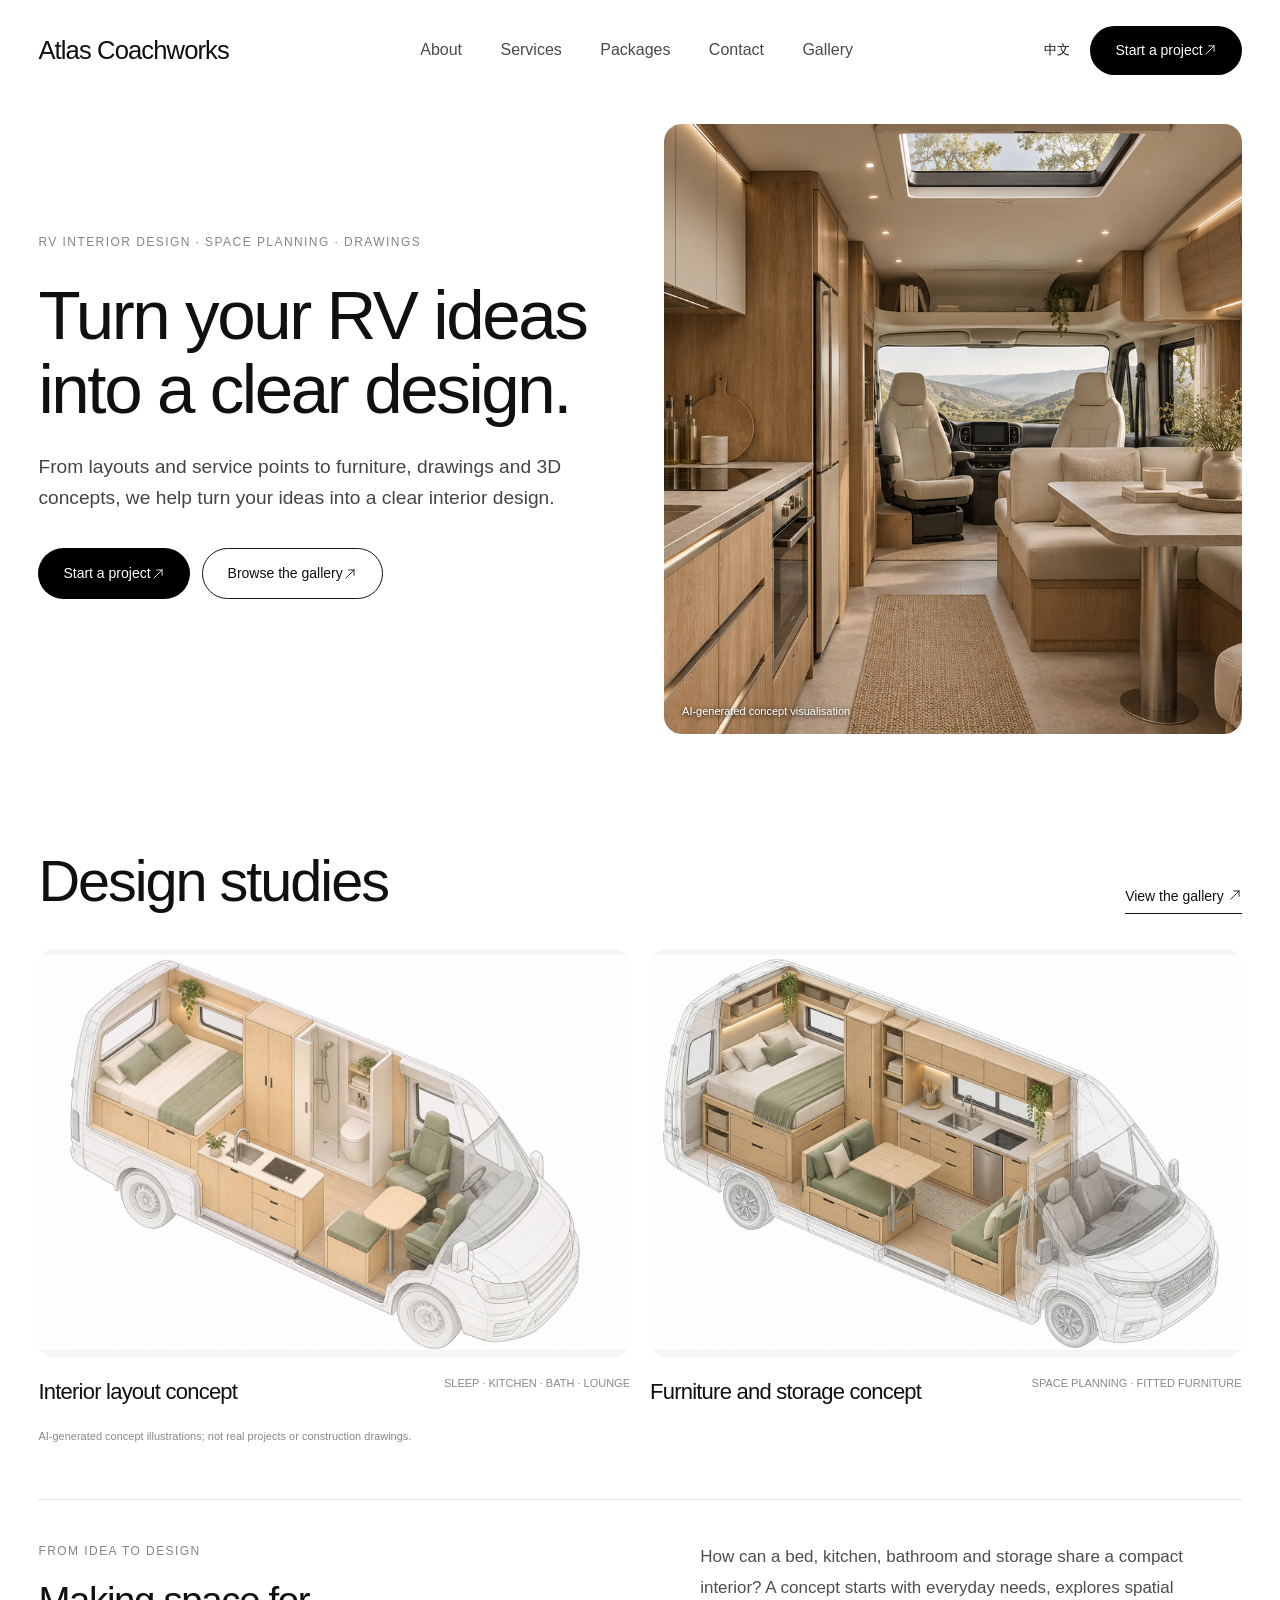
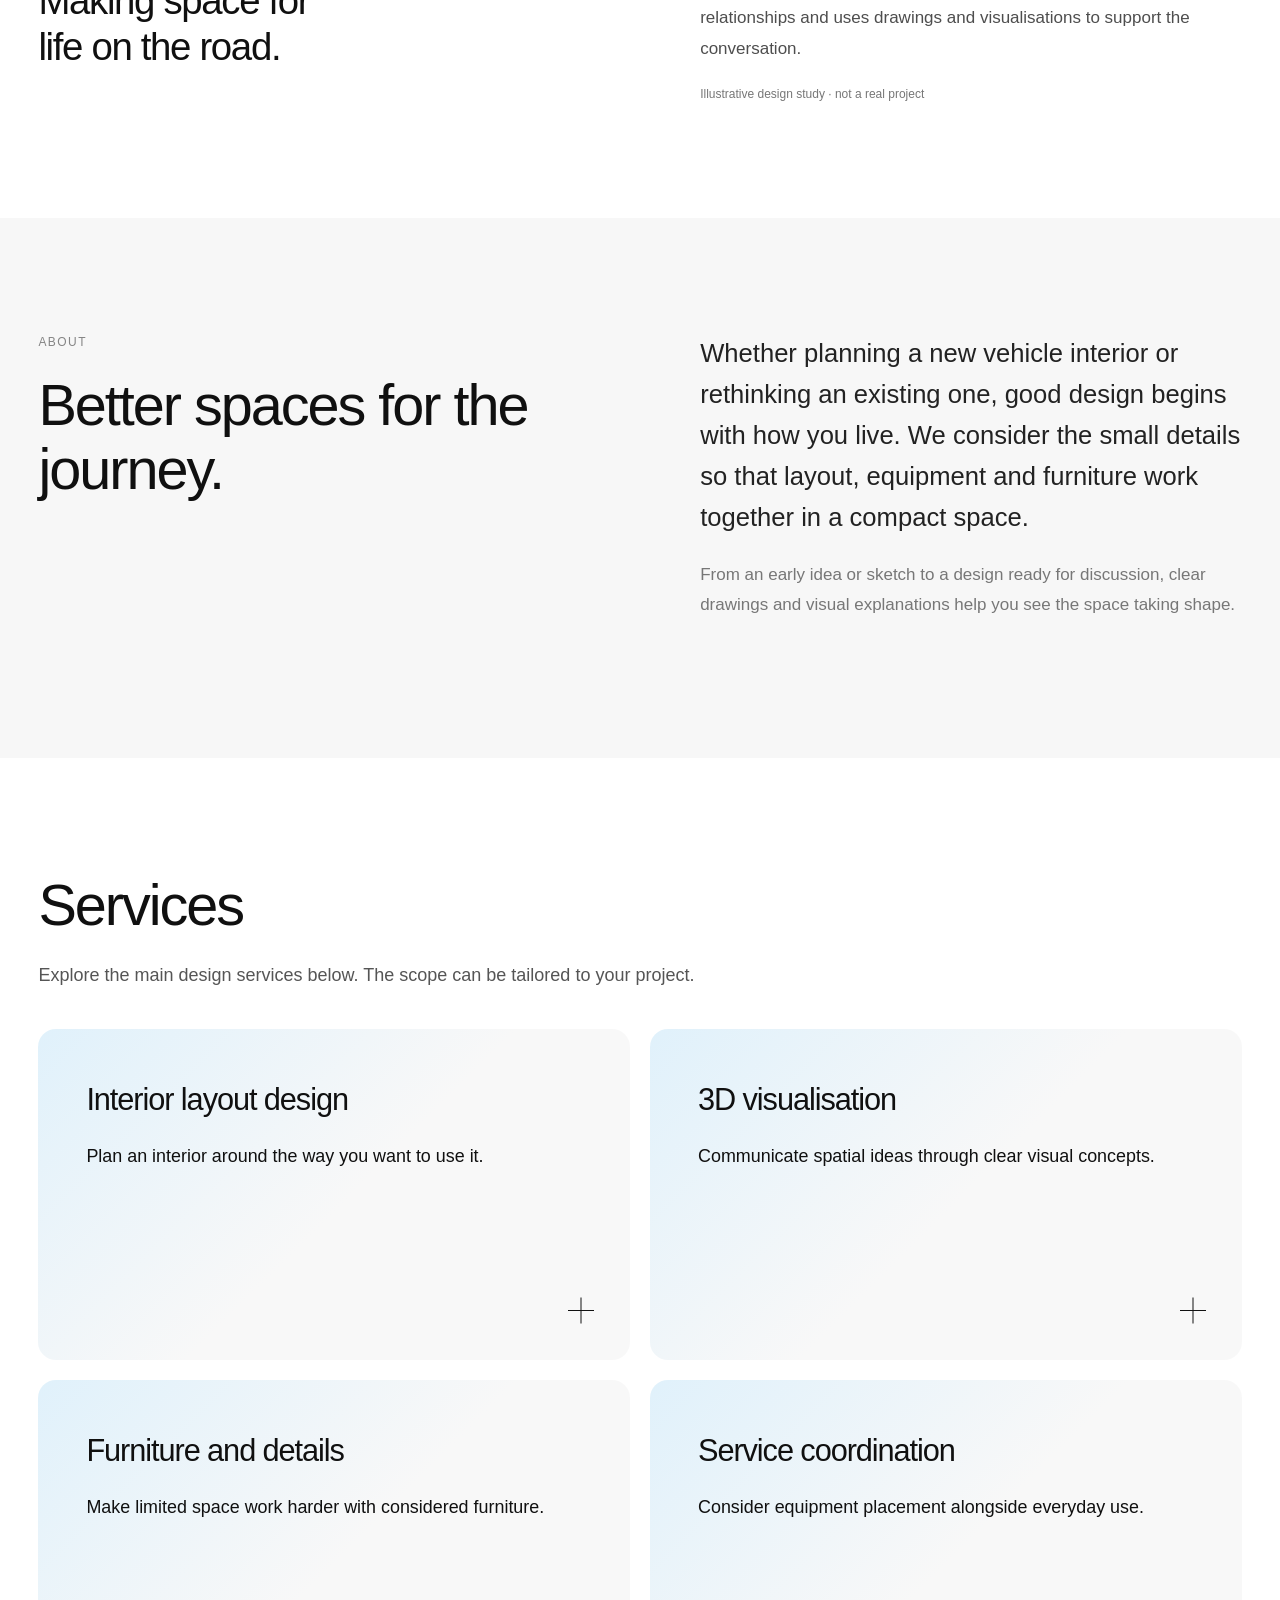
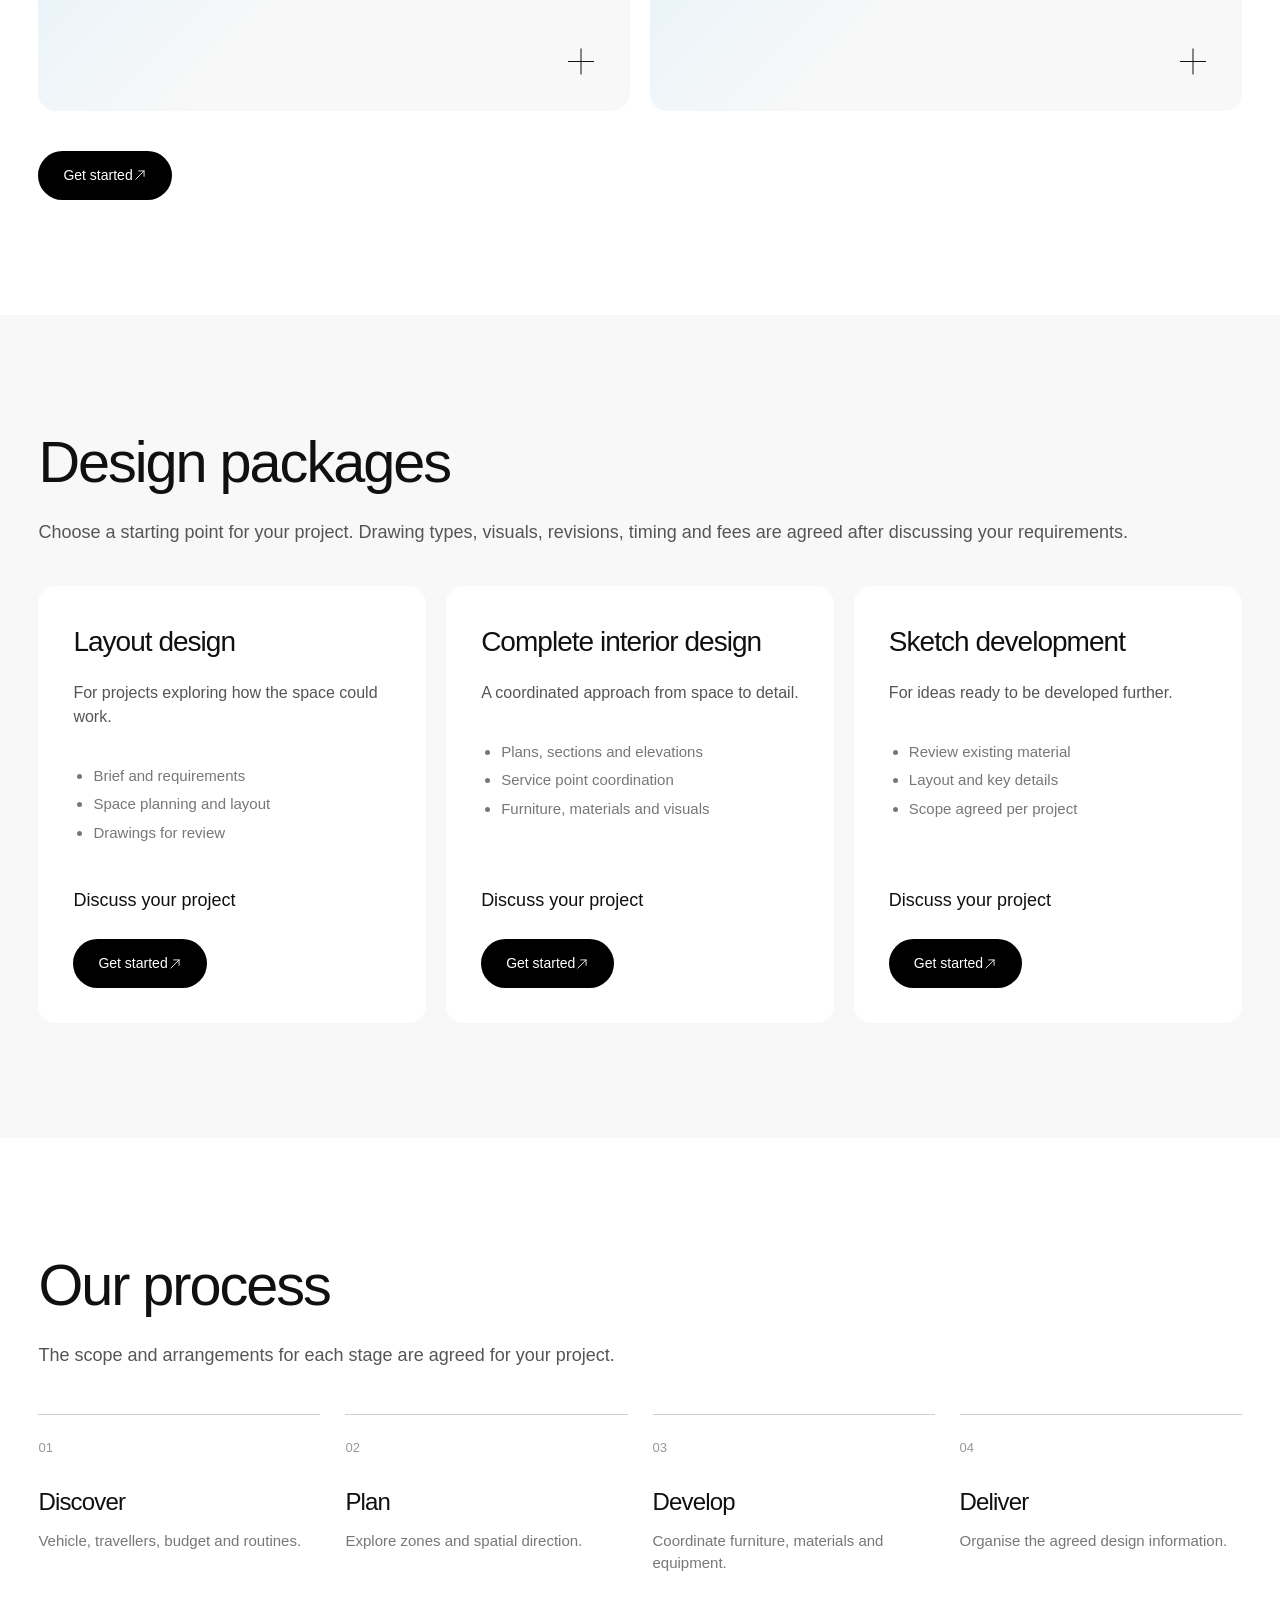
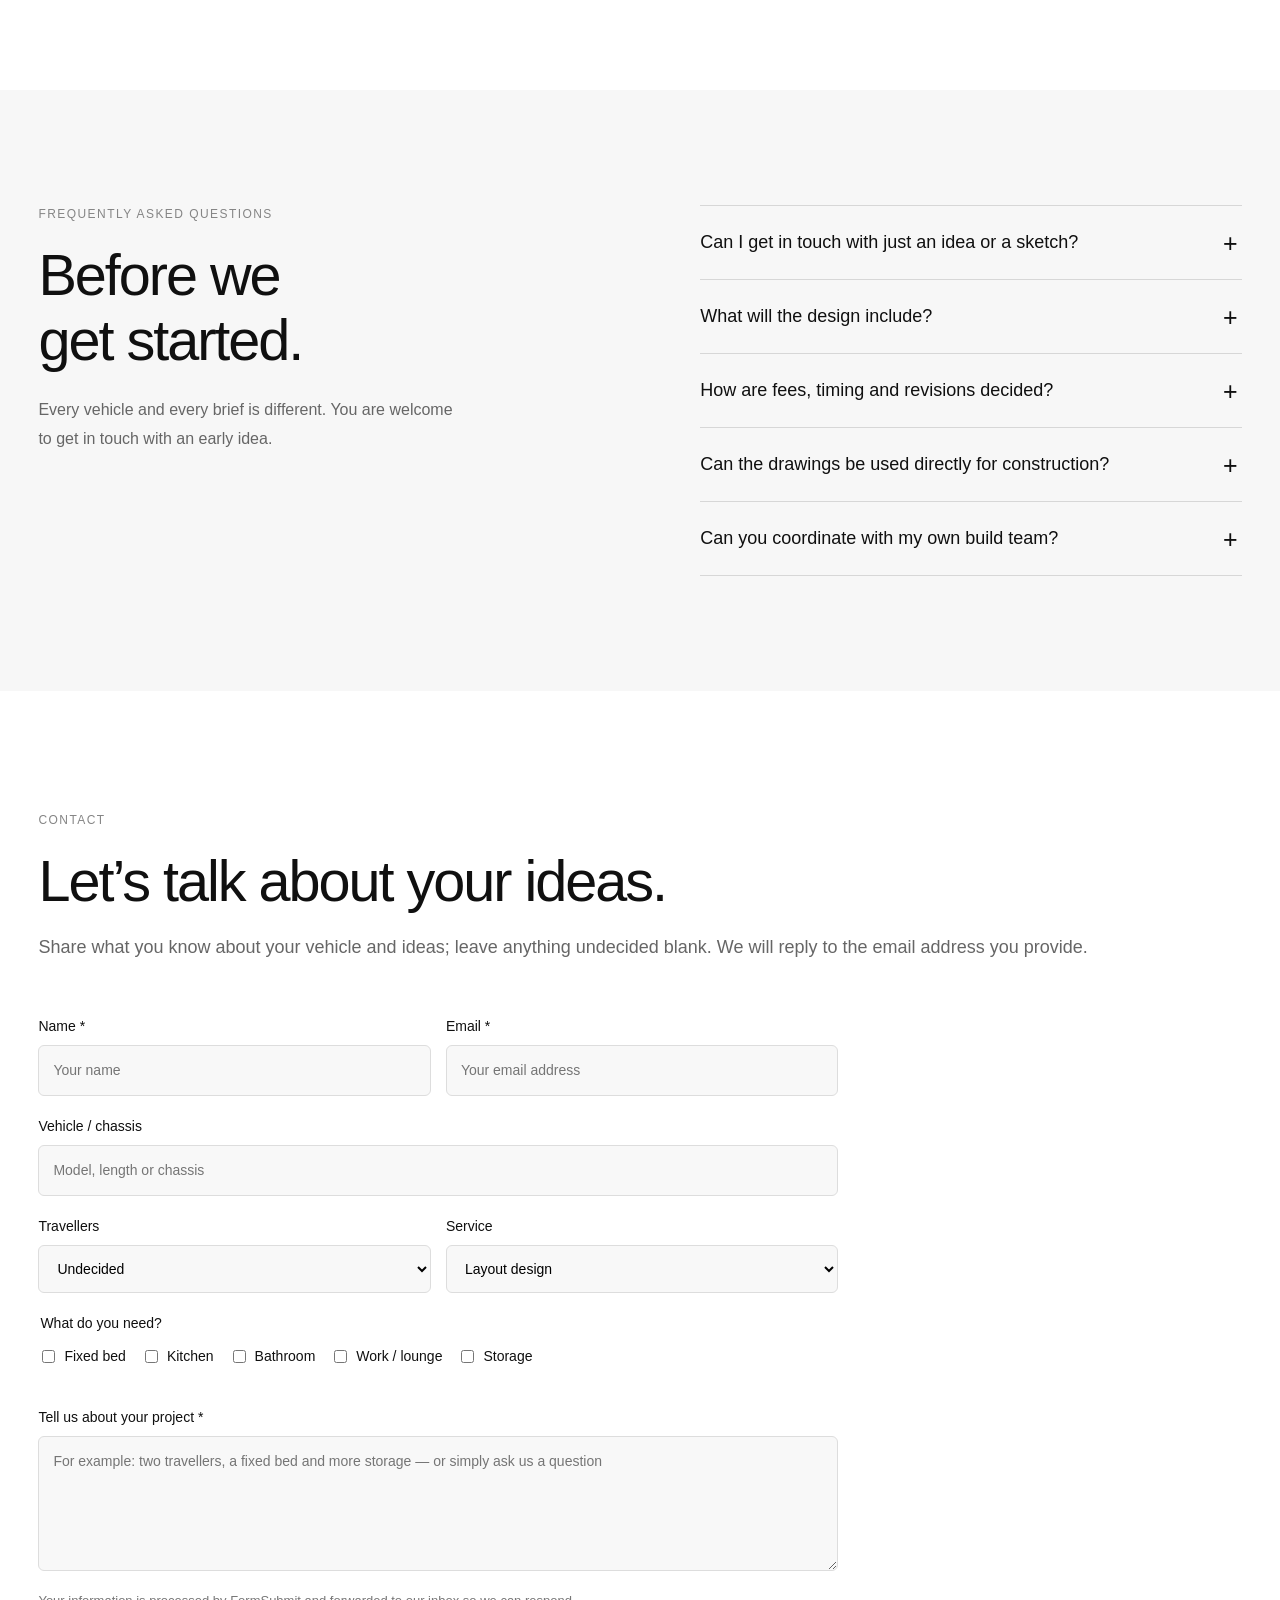
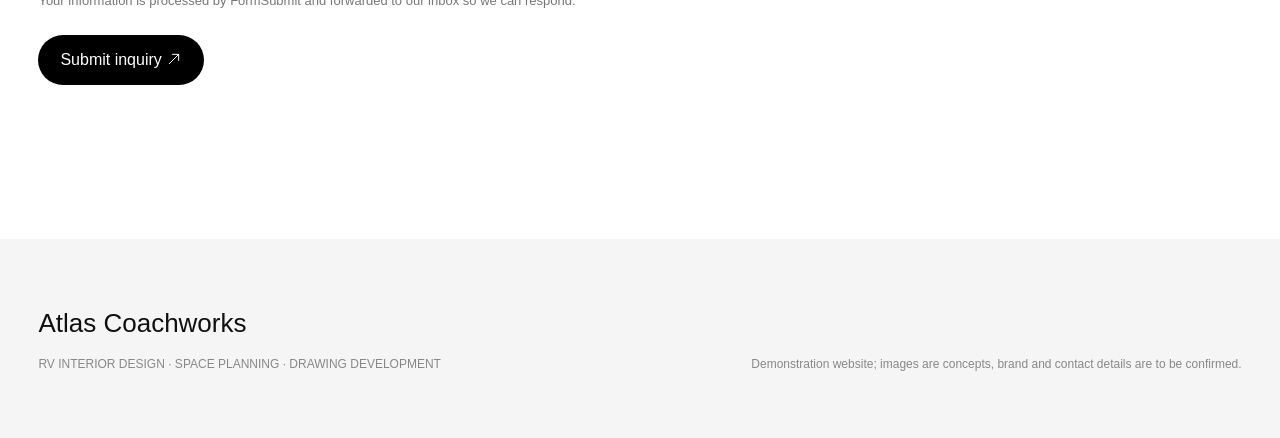
==== commit 2972c7ed: "Clarify design services and project inquiries" ====
--- a/public/index.html
+++ b/public/index.html
@@ -1,2 +1,2 @@
 <!DOCTYPE html>
-<html lang="en"><head><meta charset="utf-8"/><meta content="width=device-width,initial-scale=1" name="viewport"/><title>Atlas Coachworks | RV Interior Design</title><meta content="From layouts and service points to furniture, drawings and 3D concepts, we help turn your ideas into a clear interior design." name="description"/><link href="assets/css/reference.css" rel="stylesheet"/></head><body><header class="header"><div class="header-inner"><a class="wordmark" href="index.html">Atlas Coachworks</a><nav aria-label="Navigation"><a href="#approach">About</a><a href="#services">Services</a><a href="#packages">Packages</a><a href="#brief">Contact</a><a href="gallery.html">Gallery</a></nav><div class="header-actions"><a class="lang" href="zh.html">中文</a><a class="pill dark nav-cta" href="#brief">Start a project ↗</a><button aria-expanded="false" aria-label="Menu" class="menu-toggle">☰</button></div></div><div class="mobile-nav" hidden=""><a href="#approach">About</a><a href="#services">Services</a><a href="#packages">Packages</a><a href="#brief">Contact</a><a href="gallery.html">Gallery</a><a href="#brief">Start a project ↗</a></div></header><main id="top"><section class="hero"><div class="hero-inner wrap"><div class="hero-text"><span class="eyebrow">RV INTERIOR DESIGN · SPACE PLANNING · DRAWINGS</span><h1>Thoughtful design for<br/>life on the road.</h1><p>From layouts and service points to furniture, drawings and 3D concepts, we help turn your ideas into a clear interior design.</p><div class="actions"><a class="pill dark" href="#brief">Start a project ↗</a><a class="pill outline" href="gallery.html">Browse the gallery ↗</a></div></div><div class="hero-image"><img alt="RV interior concept visualisation" src="assets/images/interior-concept-v3.png"/><span>AI-generated concept visualisation</span></div></div></section><section class="section project-section"><div class="wrap"><div class="section-top"><h2>Design studies</h2><a href="gallery.html">View the gallery ↗</a></div><div class="projects"><a class="project-card" href="gallery.html"><div class="project-image"><img alt="Interior layout concept" src="assets/images/axonometric-concept-01.png"/></div><div class="project-caption"><h3>Interior layout concept</h3><span>SLEEP · KITCHEN · BATH · LOUNGE</span></div></a><a class="project-card" href="gallery.html"><div class="project-image"><img alt="Furniture and storage concept" src="assets/images/axonometric-concept-02.png"/></div><div class="project-caption"><h3>Furniture and storage concept</h3><span>SPACE PLANNING · FITTED FURNITURE</span></div></a></div><p class="note">Concept illustrations; not real projects or construction drawings.</p></div></section><section class="section about" id="approach"><div class="wrap about-grid"><div><p class="section-label">About</p><h2>Better spaces for the journey.</h2></div><div><p class="about-lead">Whether planning a new vehicle interior or rethinking an existing one, good design begins with how you live. We consider the small details so that layout, equipment and furniture work together in a compact space.</p><p>From an early idea or sketch to a design ready for discussion, clear drawings and visual explanations help you see the space taking shape.</p></div></div></section><section class="section services" id="services"><div class="wrap"><h2>Services</h2><p class="section-intro">Explore the main design services below. The scope can be tailored to your project.</p><div class="service-grid"><details class="service-card"><summary><span class="service-title">Interior layout design</span><span class="service-desc">Plan an interior around the way you want to use it.</span><span aria-hidden="true" class="service-plus"></span><span class="sr-only">Show details</span></summary><div class="service-detail"><p>This may include:</p><ul><li>Functional zones and space planning</li><li>Plans, sections and elevations</li><li>Circulation and storage</li><li>Drawing scope agreed per project</li></ul></div></details><details class="service-card"><summary><span class="service-title">3D visualisation</span><span class="service-desc">Communicate spatial ideas through clear visual concepts.</span><span aria-hidden="true" class="service-plus"></span><span class="sr-only">Show details</span></summary><div class="service-detail"><p>This may include:</p><ul><li>3D spatial studies</li><li>Furniture and equipment relationships</li><li>Material and atmosphere direction</li><li>Visual scope agreed per project</li></ul></div></details><details class="service-card"><summary><span class="service-title">Furniture and details</span><span class="service-desc">Make limited space work harder with considered furniture.</span><span aria-hidden="true" class="service-plus"></span><span class="sr-only">Show details</span></summary><div class="service-detail"><p>This may include:</p><ul><li>Fitted furniture layout</li><li>Cabinetry, worktops and storage</li><li>Key junctions and details</li><li>Drawing development</li></ul></div></details><details class="service-card"><summary><span class="service-title">Service coordination</span><span class="service-desc">Consider equipment placement alongside everyday use.</span><span aria-hidden="true" class="service-plus"></span><span class="sr-only">Show details</span></summary><div class="service-detail"><p>This may include:</p><ul><li>Lighting, switches and outlets</li><li>Water equipment coordination</li><li>Equipment and furniture relationships</li><li>Communication with your build team</li></ul></div></details></div><a class="pill dark section-button" href="#brief">Get started ↗</a></div></section><section class="section pricing" id="packages"><div class="wrap"><h2>Design packages</h2><p class="section-intro">Choose the right starting point. Fees and deliverables are agreed for each project.</p><div class="package-grid"><article><h3>Layout design</h3><p>For projects exploring how the space could work.</p><ul><li>Brief and requirements</li><li>Space planning and layout</li><li>Drawings for review</li></ul><strong>Discuss your project</strong><a class="pill dark" href="#brief">Get started ↗</a></article><article><h3>Complete interior design</h3><p>A coordinated approach from space to detail.</p><ul><li>Plans, sections and elevations</li><li>Service point coordination</li><li>Furniture, materials and visuals</li></ul><strong>Discuss your project</strong><a class="pill dark" href="#brief">Get started ↗</a></article><article><h3>Sketch development</h3><p>For ideas ready to be developed further.</p><ul><li>Review existing material</li><li>Layout and key details</li><li>Scope agreed per project</li></ul><strong>Discuss your project</strong><a class="pill dark" href="#brief">Get started ↗</a></article></div></div></section><section class="section process"><div class="wrap"><h2>Our process</h2><div class="process-grid"><article><span>01</span><h3>Discover</h3><p>Vehicle, travellers, budget and routines.</p></article><article><span>02</span><h3>Plan</h3><p>Explore zones and spatial direction.</p></article><article><span>03</span><h3>Develop</h3><p>Coordinate furniture, materials and equipment.</p></article><article><span>04</span><h3>Deliver</h3><p>Organise the agreed design information.</p></article></div></div></section><section class="gallery-section" id="gallery"><div class="wrap"><div class="gallery-heading"><div><div class="eyebrow">SELECTED DESIGN STUDIES</div><h2>Design gallery</h2><p>Spaces, drawings and ideas, brought together.</p></div><a class="gallery-all" href="gallery.html">Explore the gallery ↗</a></div><div class="masonry preview-gallery"><a href="gallery.html"><img alt="Axonometric campervan interior concept" src="assets/images/axonometric-concept-01.png"><span>3D SPACE / CONCEPT</span></img></a><a href="gallery.html"><img alt="RV interior concept visualisation" src="assets/images/interior-concept-v3.png"><span>INTERIOR / AI CONCEPT</span></img></a><a href="gallery.html"><img alt="Campervan furniture layout concept" src="assets/images/axonometric-concept-02.png"><span>FURNITURE / CONCEPT</span></img></a></div><p class="gallery-disclaimer">Gallery images are conceptual illustrations or AI-generated, not real projects.</p></div></section><section class="contact-heading"><div class="wrap"><p class="section-label">Contact</p><h2>Let’s talk about your ideas.</h2><p>Tell us about your vehicle and design needs, and we will reply to the email address you provide.</p></div></section><section class="brief-section section" id="brief"><div class="wrap brief-layout"><div><div class="eyebrow">PROJECT BRIEF</div><h2>Your journey<br>starts here.</br></h2><p>Organise your ideas into a project brief. Copy or download it for your next conversation.</p><p class="brief-note">Processed in your browser. Nothing is automatically sent or saved.</p></div><form class="brief-form" id="inquiryForm"><div class="brief-row"><label>Name <span aria-hidden="true">*</span><input autocomplete="name" maxlength="100" name="name" placeholder="Your name" required=""/></label><label>Email <span aria-hidden="true">*</span><input autocomplete="email" maxlength="254" name="email" placeholder="Your email address" required="" type="email"/></label></div><label>Vehicle / chassis<input maxlength="150" name="vehicle" placeholder="Model, length or chassis"/></label><div class="brief-row"><label>Travellers<select name="people"><option>Undecided</option><option>1 person</option><option>2 people</option><option>3–4 people</option><option>More than 4</option></select></label><label>Service<select name="service"><option>Layout design</option><option>Complete interior design</option><option>Sketch development</option><option>Service point coordination</option><option>Other</option></select></label></div><fieldset><legend>What do you need?</legend><label><input name="feature" type="checkbox" value="Fixed bed"/> Fixed bed</label><label><input name="feature" type="checkbox" value="Kitchen"/> Kitchen</label><label><input name="feature" type="checkbox" value="Bathroom"/> Bathroom</label><label><input name="feature" type="checkbox" value="Work / lounge"/> Work / lounge</label><label><input name="feature" type="checkbox" value="Storage"/> Storage</label></fieldset><label>Tell us about your project <span aria-hidden="true">*</span><textarea maxlength="5000" name="message" placeholder="Your ideas, requirements or questions" required="" rows="5"></textarea></label><label aria-hidden="true" class="honeypot">Leave empty<input autocomplete="off" name="_honey" tabindex="-1"/></label><p class="form-privacy">Your information is processed by FormSubmit and forwarded to our inbox so we can respond.</p><button type="submit">Submit inquiry ↗</button><p aria-live="polite" class="inquiry-status" id="inquiryStatus" role="status"></p></form></div></section></main><footer><div class="wrap footer-inner"><div><strong>Atlas Coachworks</strong><p>RV INTERIOR DESIGN · SPACE PLANNING · DRAWING DEVELOPMENT</p></div><span>Demonstration website; images are concepts, brand and contact details are to be confirmed.</span></div></footer><script src="assets/js/studio.js"></script></body></html>+<html lang="en"><head><meta charset="utf-8"/><meta content="width=device-width,initial-scale=1" name="viewport"/><title>Atlas Coachworks | RV Interior Design</title><meta content="From space planning and fitted furniture to service point coordination, drawings and visuals help bring your interior into focus." name="description"/><link href="assets/css/reference.css" rel="stylesheet"/></head><body><header class="header"><div class="header-inner"><a class="wordmark" href="index.html">Atlas Coachworks</a><nav aria-label="Navigation"><a href="#approach">About</a><a href="#services">Services</a><a href="#packages">Packages</a><a href="#brief">Contact</a><a href="gallery.html">Gallery</a></nav><div class="header-actions"><a class="lang" href="zh.html">中文</a><a class="pill dark nav-cta" href="#brief">Start a project <svg class="arrow-icon" aria-hidden="true" focusable="false" viewBox="0 0 24 24"><path d="M5 19 19 5M10 5h9v9"/></svg></a><button aria-expanded="false" aria-label="Menu" class="menu-toggle"><svg class="menu-icon" aria-hidden="true" focusable="false" viewBox="0 0 24 24"><path d="M3 6h18M3 12h18M3 18h18"/></svg></button></div></div><div class="mobile-nav" hidden=""><a href="#approach">About</a><a href="#services">Services</a><a href="#packages">Packages</a><a href="#brief">Contact</a><a href="gallery.html">Gallery</a><a href="#brief">Start a project <svg class="arrow-icon" aria-hidden="true" focusable="false" viewBox="0 0 24 24"><path d="M5 19 19 5M10 5h9v9"/></svg></a></div></header><main id="top"><section class="hero"><div class="hero-inner wrap"><div class="hero-text"><span class="eyebrow">RV INTERIOR DESIGN · SPACE PLANNING · DRAWINGS</span><h1>Turn your RV ideas<br/>into a clear design.</h1><p>From layouts and service points to furniture, drawings and 3D concepts, we help turn your ideas into a clear interior design.</p><div class="actions"><a class="pill dark" href="#brief">Start a project <svg class="arrow-icon" aria-hidden="true" focusable="false" viewBox="0 0 24 24"><path d="M5 19 19 5M10 5h9v9"/></svg></a><a class="pill outline" href="gallery.html">Browse the gallery <svg class="arrow-icon" aria-hidden="true" focusable="false" viewBox="0 0 24 24"><path d="M5 19 19 5M10 5h9v9"/></svg></a></div></div><div class="hero-image"><img alt="RV interior concept visualisation" src="assets/images/interior-concept-v3.png"/><span>AI-generated concept visualisation</span></div></div></section><section class="section project-section"><div class="wrap"><div class="section-top"><h2>Design studies</h2><a href="gallery.html">View the gallery <svg class="arrow-icon" aria-hidden="true" focusable="false" viewBox="0 0 24 24"><path d="M5 19 19 5M10 5h9v9"/></svg></a></div><div class="projects"><a class="project-card" href="gallery.html"><div class="project-image"><img alt="Interior layout concept" src="assets/images/axonometric-concept-01.png"/></div><div class="project-caption"><h3>Interior layout concept</h3><span>SLEEP · KITCHEN · BATH · LOUNGE</span></div></a><a class="project-card" href="gallery.html"><div class="project-image"><img alt="Furniture and storage concept" src="assets/images/axonometric-concept-02.png"/></div><div class="project-caption"><h3>Furniture and storage concept</h3><span>SPACE PLANNING · FITTED FURNITURE</span></div></a></div><p class="note">AI-generated concept illustrations; not real projects or construction drawings.</p><div class="concept-story"><div><p class="section-label">FROM IDEA TO DESIGN</p><h3>Making space for<br>life on the road.</h3></div><div><p>How can a bed, kitchen, bathroom and storage share a compact interior? A concept starts with everyday needs, explores spatial relationships and uses drawings and visualisations to support the conversation.</p><span>Illustrative design study · not a real project</span></div></div></div></section><section class="section about" id="approach"><div class="wrap about-grid"><div><p class="section-label">About</p><h2>Better spaces for the journey.</h2></div><div><p class="about-lead">Whether planning a new vehicle interior or rethinking an existing one, good design begins with how you live. We consider the small details so that layout, equipment and furniture work together in a compact space.</p><p>From an early idea or sketch to a design ready for discussion, clear drawings and visual explanations help you see the space taking shape.</p></div></div></section><section class="section services" id="services"><div class="wrap"><h2>Services</h2><p class="section-intro">Explore the main design services below. The scope can be tailored to your project.</p><div class="service-grid"><details class="service-card"><summary><span class="service-title">Interior layout design</span><span class="service-desc">Plan an interior around the way you want to use it.</span><span aria-hidden="true" class="service-plus"></span><span class="sr-only">Show details</span></summary><div class="service-detail"><p>This may include:</p><ul><li>Functional zones and space planning</li><li>Plans, sections and elevations</li><li>Circulation and storage</li><li>Drawing scope agreed per project</li></ul></div></details><details class="service-card"><summary><span class="service-title">3D visualisation</span><span class="service-desc">Communicate spatial ideas through clear visual concepts.</span><span aria-hidden="true" class="service-plus"></span><span class="sr-only">Show details</span></summary><div class="service-detail"><p>This may include:</p><ul><li>3D spatial studies</li><li>Furniture and equipment relationships</li><li>Material and atmosphere direction</li><li>Visual scope agreed per project</li></ul></div></details><details class="service-card"><summary><span class="service-title">Furniture and details</span><span class="service-desc">Make limited space work harder with considered furniture.</span><span aria-hidden="true" class="service-plus"></span><span class="sr-only">Show details</span></summary><div class="service-detail"><p>This may include:</p><ul><li>Fitted furniture layout</li><li>Cabinetry, worktops and storage</li><li>Key junctions and details</li><li>Drawing development</li></ul></div></details><details class="service-card"><summary><span class="service-title">Service coordination</span><span class="service-desc">Consider equipment placement alongside everyday use.</span><span aria-hidden="true" class="service-plus"></span><span class="sr-only">Show details</span></summary><div class="service-detail"><p>This may include:</p><ul><li>Lighting, switches and outlets</li><li>Water equipment coordination</li><li>Equipment and furniture relationships</li><li>Communication with your build team</li></ul></div></details></div><a class="pill dark section-button" href="#brief">Get started <svg class="arrow-icon" aria-hidden="true" focusable="false" viewBox="0 0 24 24"><path d="M5 19 19 5M10 5h9v9"/></svg></a></div></section><section class="section pricing" id="packages"><div class="wrap"><h2>Design packages</h2><p class="section-intro">Choose a starting point for your project. Drawing types, visuals, revisions, timing and fees are agreed after discussing your requirements.</p><div class="package-grid"><article><h3>Layout design</h3><p>For projects exploring how the space could work.</p><ul><li>Brief and requirements</li><li>Space planning and layout</li><li>Drawings for review</li></ul><strong>Discuss your project</strong><a class="pill dark" href="#brief">Get started <svg class="arrow-icon" aria-hidden="true" focusable="false" viewBox="0 0 24 24"><path d="M5 19 19 5M10 5h9v9"/></svg></a></article><article><h3>Complete interior design</h3><p>A coordinated approach from space to detail.</p><ul><li>Plans, sections and elevations</li><li>Service point coordination</li><li>Furniture, materials and visuals</li></ul><strong>Discuss your project</strong><a class="pill dark" href="#brief">Get started <svg class="arrow-icon" aria-hidden="true" focusable="false" viewBox="0 0 24 24"><path d="M5 19 19 5M10 5h9v9"/></svg></a></article><article><h3>Sketch development</h3><p>For ideas ready to be developed further.</p><ul><li>Review existing material</li><li>Layout and key details</li><li>Scope agreed per project</li></ul><strong>Discuss your project</strong><a class="pill dark" href="#brief">Get started <svg class="arrow-icon" aria-hidden="true" focusable="false" viewBox="0 0 24 24"><path d="M5 19 19 5M10 5h9v9"/></svg></a></article></div></div></section><section class="section process"><div class="wrap"><h2>Our process</h2><p class="section-intro">The scope and arrangements for each stage are agreed for your project.</p><div class="process-grid"><article><span>01</span><h3>Discover</h3><p>Vehicle, travellers, budget and routines.</p></article><article><span>02</span><h3>Plan</h3><p>Explore zones and spatial direction.</p></article><article><span>03</span><h3>Develop</h3><p>Coordinate furniture, materials and equipment.</p></article><article><span>04</span><h3>Deliver</h3><p>Organise the agreed design information.</p></article></div></div></section><section class="section faq" id="faq"><div class="wrap faq-layout"><div><p class="section-label">FREQUENTLY ASKED QUESTIONS</p><h2>Before we<br>get started.</h2><p class="faq-intro">Every vehicle and every brief is different. You are welcome to get in touch with an early idea.</p></div><div class="faq-list"><details><summary>Can I get in touch with just an idea or a sketch?</summary><p>Yes. Tell us about your vehicle, who will use it, the spaces you like and the problems you want to solve. Any sketches or existing information will help the conversation.</p></details><details><summary>What will the design include?</summary><p>Depending on the brief, it may cover layout, furniture, service points and visualisations. Drawing types, level of detail and file formats are agreed before work begins.</p></details><details><summary>How are fees, timing and revisions decided?</summary><p>These depend on the vehicle information available, the scope and complexity. Once we understand your needs, we can agree on a fee, schedule and revision scope.</p></details><details><summary>Can the drawings be used directly for construction?</summary><p>The images and drawings shown here are concepts, not construction documents. The depth of actual project drawings must be agreed separately; construction, equipment safety and vehicle compliance should be verified by the relevant specialists and build team.</p></details><details><summary>Can you coordinate with my own build team?</summary><p>Tell us about your build team and the coordination you need when you get in touch. The approach and scope are agreed for each project.</p></details></div></div></section><section class="contact-heading"><div class="wrap"><p class="section-label">Contact</p><h2>Let’s talk about your ideas.</h2><p>Share what you know about your vehicle and ideas; leave anything undecided blank. We will reply to the email address you provide.</p></div></section><section class="brief-section section" id="brief"><div class="wrap brief-layout"><form class="brief-form" id="inquiryForm"><div class="brief-row"><label>Name <span aria-hidden="true">*</span><input autocomplete="name" maxlength="100" name="name" placeholder="Your name" required=""/></label><label>Email <span aria-hidden="true">*</span><input autocomplete="email" maxlength="254" name="email" placeholder="Your email address" required="" type="email"/></label></div><label>Vehicle / chassis<input maxlength="150" name="vehicle" placeholder="Model, length or chassis"/></label><div class="brief-row"><label>Travellers<select name="people"><option>Undecided</option><option>1 person</option><option>2 people</option><option>3–4 people</option><option>More than 4</option></select></label><label>Service<select name="service"><option>Layout design</option><option>Complete interior design</option><option>Sketch development</option><option>Service point coordination</option><option>Other</option></select></label></div><fieldset><legend>What do you need?</legend><label><input name="feature" type="checkbox" value="Fixed bed"/> Fixed bed</label><label><input name="feature" type="checkbox" value="Kitchen"/> Kitchen</label><label><input name="feature" type="checkbox" value="Bathroom"/> Bathroom</label><label><input name="feature" type="checkbox" value="Work / lounge"/> Work / lounge</label><label><input name="feature" type="checkbox" value="Storage"/> Storage</label></fieldset><label>Tell us about your project <span aria-hidden="true">*</span><textarea maxlength="5000" name="message" placeholder="For example: two travellers, a fixed bed and more storage — or simply ask us a question" required="" rows="5"></textarea></label><label aria-hidden="true" class="honeypot">Leave empty<input autocomplete="off" name="_honey" tabindex="-1"/></label><p class="form-privacy">Your information is processed by FormSubmit and forwarded to our inbox so we can respond.</p><button type="submit">Submit inquiry <svg class="arrow-icon" aria-hidden="true" focusable="false" viewBox="0 0 24 24"><path d="M5 19 19 5M10 5h9v9"/></svg></button><p aria-live="polite" class="inquiry-status" id="inquiryStatus" role="status"></p></form></div></section></main><footer><div class="wrap footer-inner"><div><strong>Atlas Coachworks</strong><p>RV INTERIOR DESIGN · SPACE PLANNING · DRAWING DEVELOPMENT</p></div><span>Demonstration website; images are concepts, brand and contact details are to be confirmed.</span></div></footer><script src="assets/js/studio.js"></script></body></html>
--- a/public/assets/css/reference.css
+++ b/public/assets/css/reference.css
@@ -17,3 +17,27 @@
 @media(max-width:1024px){.gallery-page .gallery-grid{grid-template-columns:repeat(2,minmax(0,1fr))}}
 @media(max-width:767px){.gallery-page .gallery-grid{grid-template-columns:1fr}.gallery-page .gallery-main{padding:60px 0 80px}.gallery-page .gallery-main .gallery-heading{margin-bottom:60px}}
 .honeypot{position:absolute!important;left:-10000px!important;width:1px!important;height:1px!important;overflow:hidden}.brief-form button:disabled{opacity:.55;cursor:wait}.inquiry-status{margin-top:16px;line-height:1.6;font-size:14px;min-height:1.6em}
+
+/* Consistent icons across mobile browsers and system fonts. */
+.arrow-icon{display:inline-block;width:1em;height:1em;vertical-align:-.12em;fill:none;stroke:currentColor;stroke-width:1.5;stroke-linecap:square;stroke-linejoin:miter;flex:none}
+.menu-toggle{color:var(--ink);padding:8px;cursor:pointer;-webkit-appearance:none;appearance:none}
+.menu-icon{display:block;width:24px;height:24px;fill:none;stroke:currentColor;stroke-width:1.5;stroke-linecap:square}
+
+/* Design study and answers that help visitors evaluate a project. */
+.concept-story{display:grid;grid-template-columns:1fr 1fr;gap:10%;margin-top:55px;padding:42px 0 0;border-top:1px solid var(--line)}
+.concept-story h3{font-size:clamp(28px,3vw,42px);line-height:1.2;margin-top:18px}
+.concept-story>div:last-child p{max-width:600px;font-size:17px;line-height:1.8;color:#4e4e4e}
+.concept-story span{display:block;margin-top:20px;color:#777;font-size:12px}
+.faq{background:#f7f7f7}
+.faq-layout{display:grid;grid-template-columns:1fr 1fr;gap:10%}
+.faq h2{margin-top:20px}
+.faq-intro{max-width:420px;margin-top:24px;color:#666;line-height:1.8}
+.faq-list{border-top:1px solid #d7d7d7}
+.faq-list details{border-bottom:1px solid #d7d7d7}
+.faq-list summary{position:relative;cursor:pointer;list-style:none;padding:23px 38px 23px 0;font-size:18px;line-height:1.5}
+.faq-list summary::-webkit-details-marker{display:none}
+.faq-list summary:after{content:'+';position:absolute;right:4px;top:19px;font-size:25px;font-weight:300}
+.faq-list details[open] summary:after{content:'−'}
+.faq-list details p{max-width:620px;margin:0 30px 24px 0;color:#626262;font-size:15px;line-height:1.8}
+.gallery-page .gallery-heading p{max-width:780px;line-height:1.6}
+@media(max-width:700px){.concept-story,.faq-layout{grid-template-columns:1fr;gap:25px}.concept-story{margin-top:35px;padding-top:30px}.faq-list summary{font-size:16px}.faq-list{margin-top:12px}}
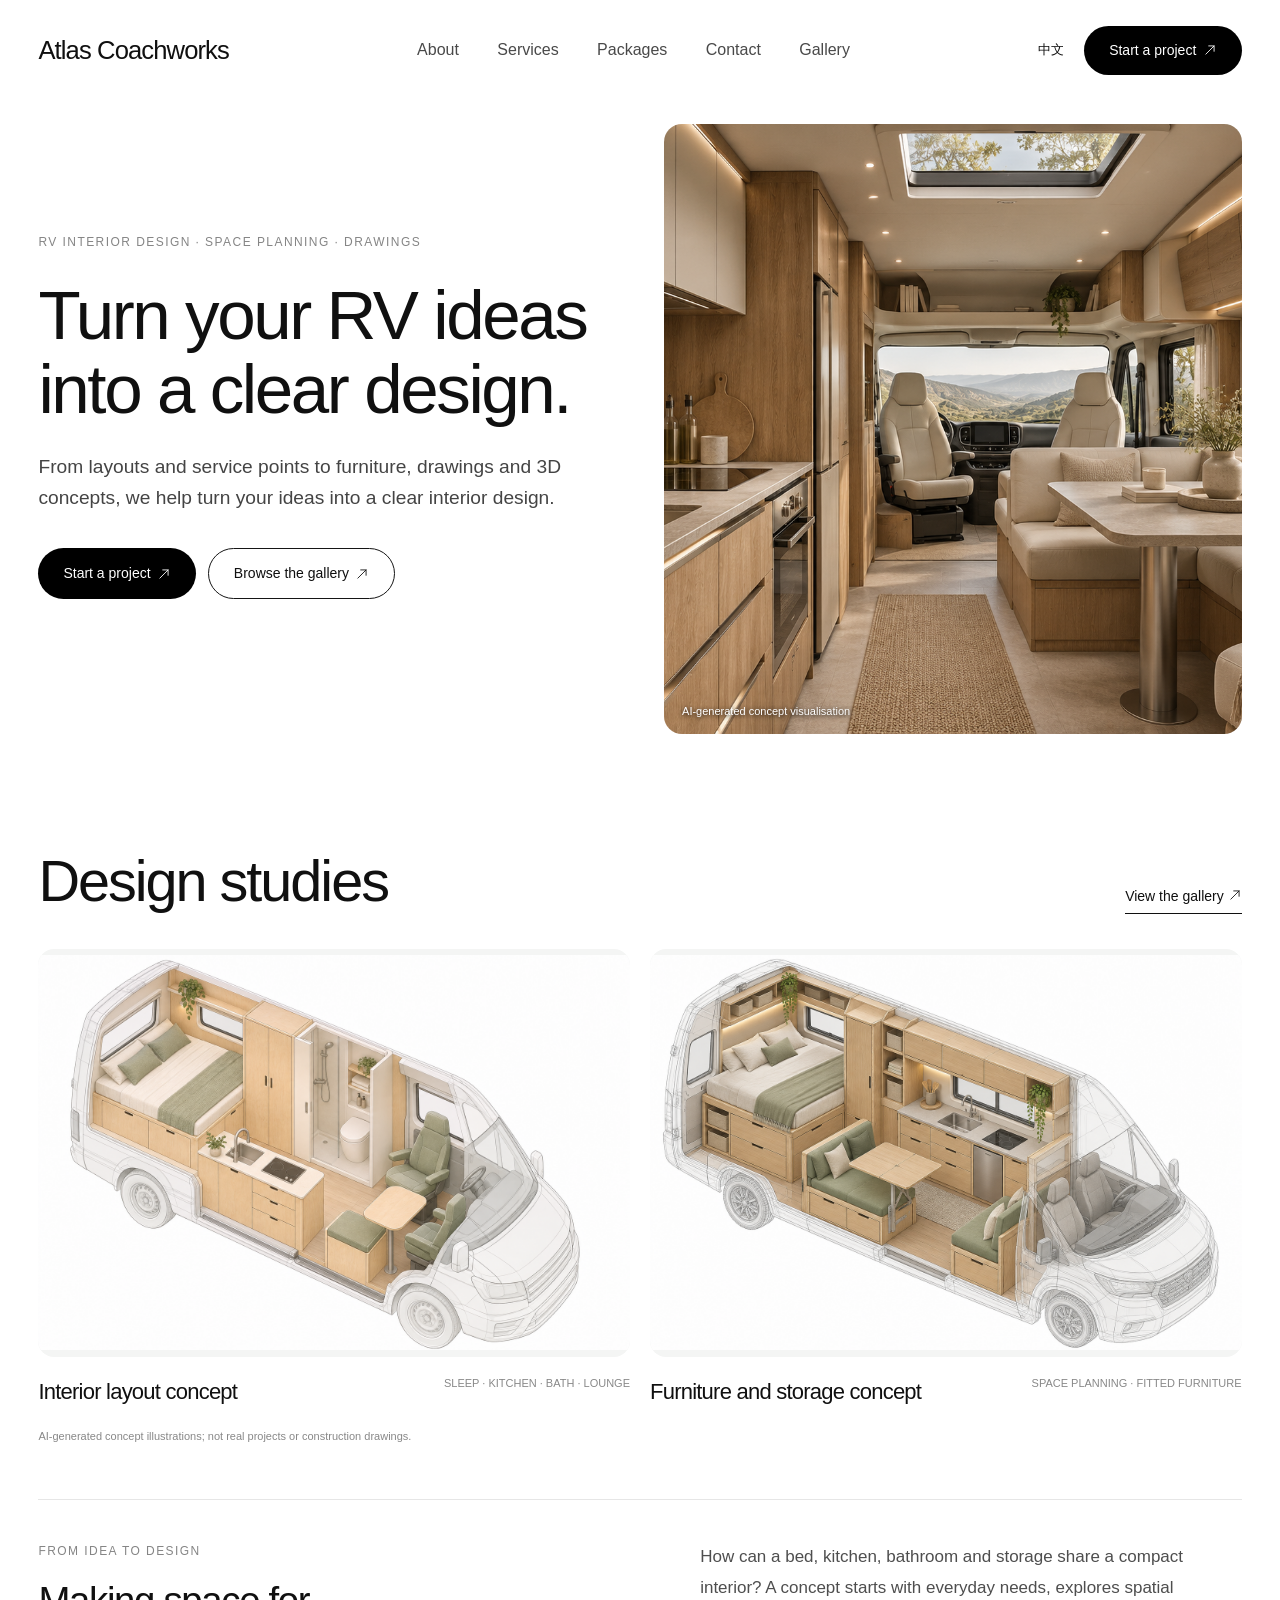
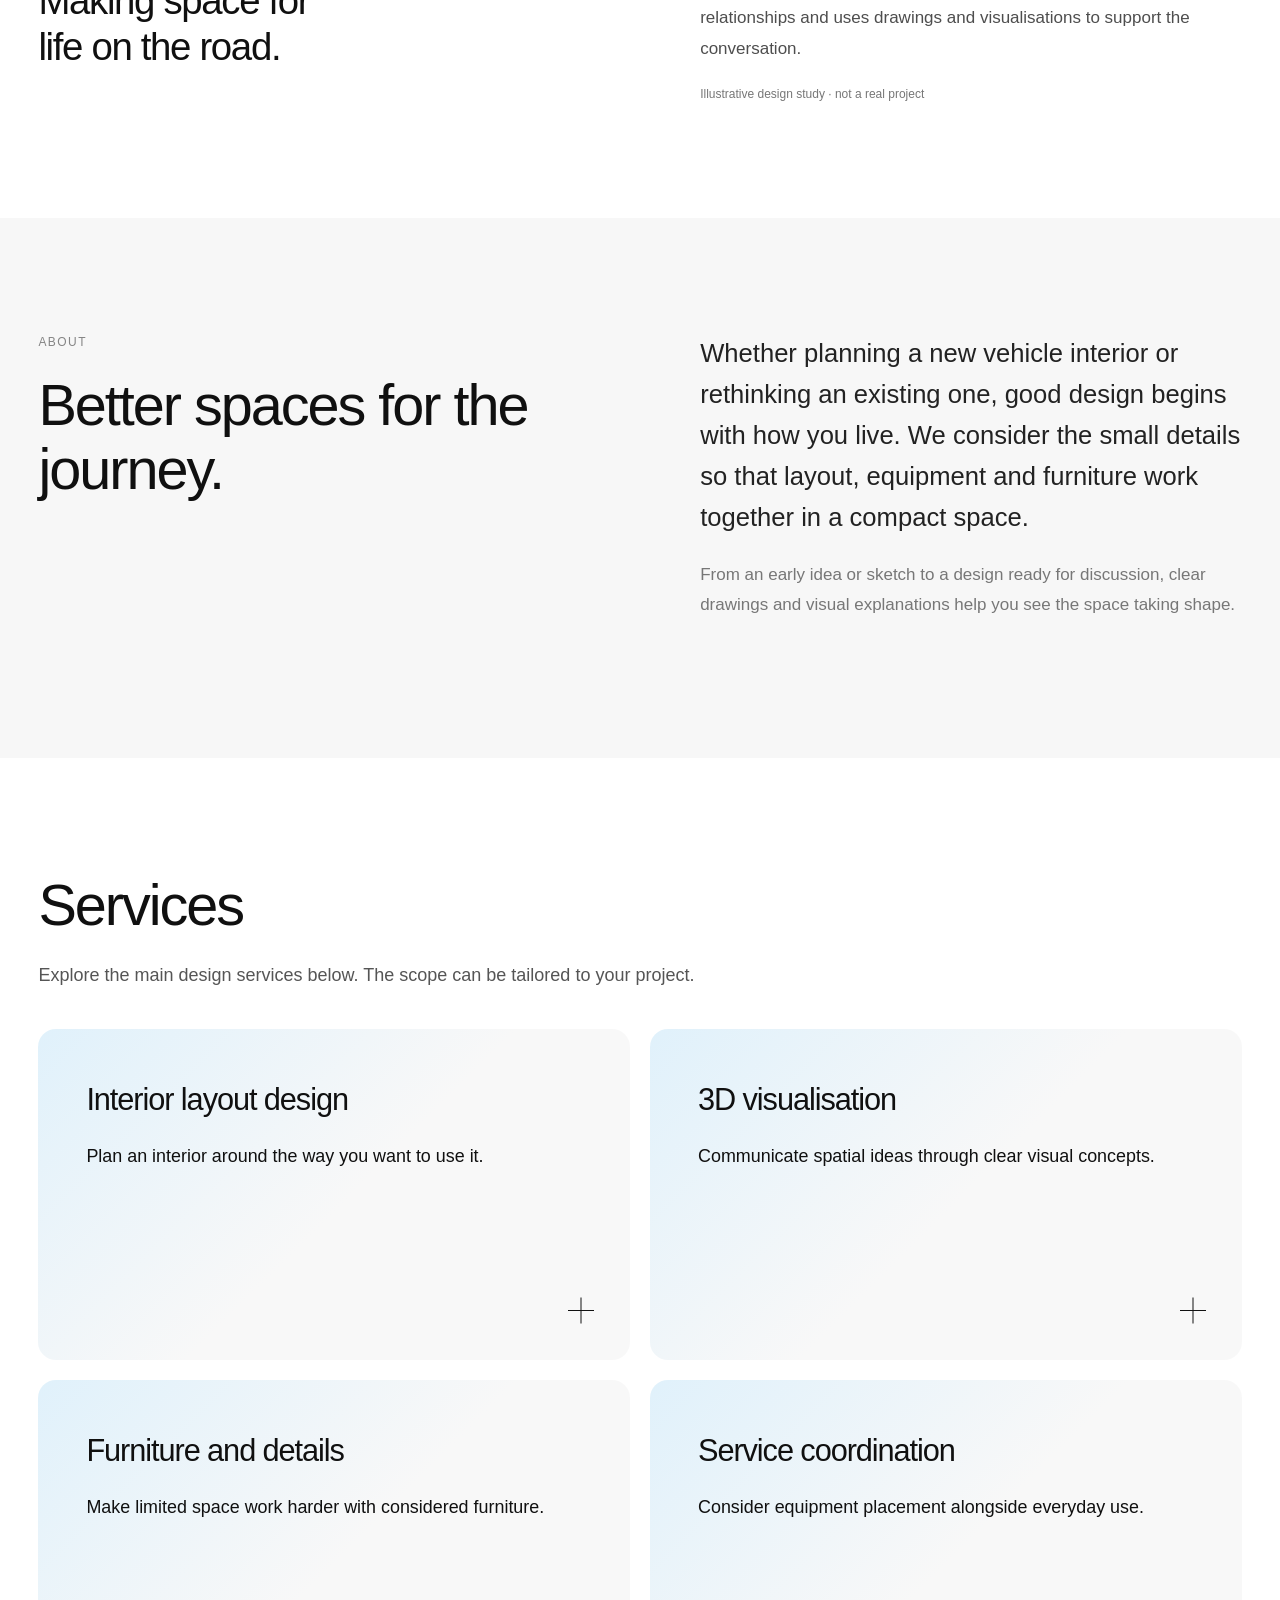
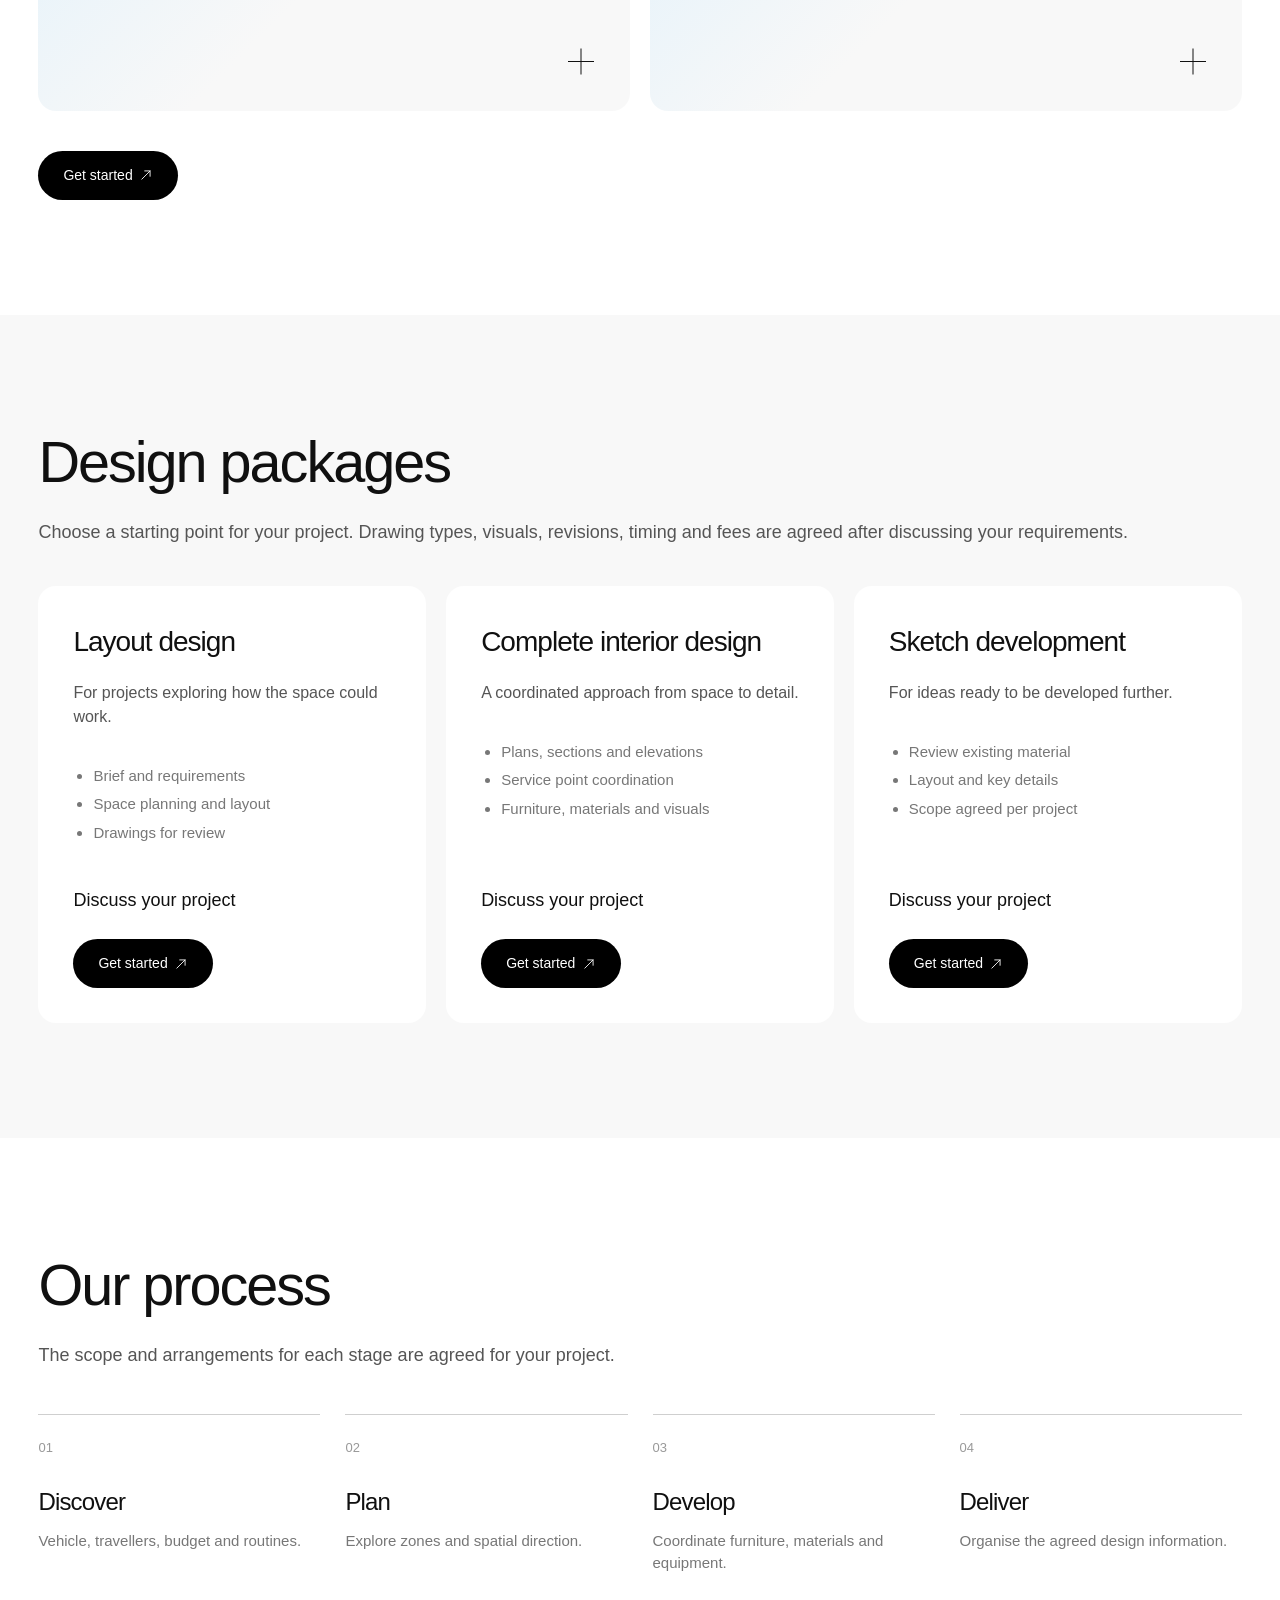
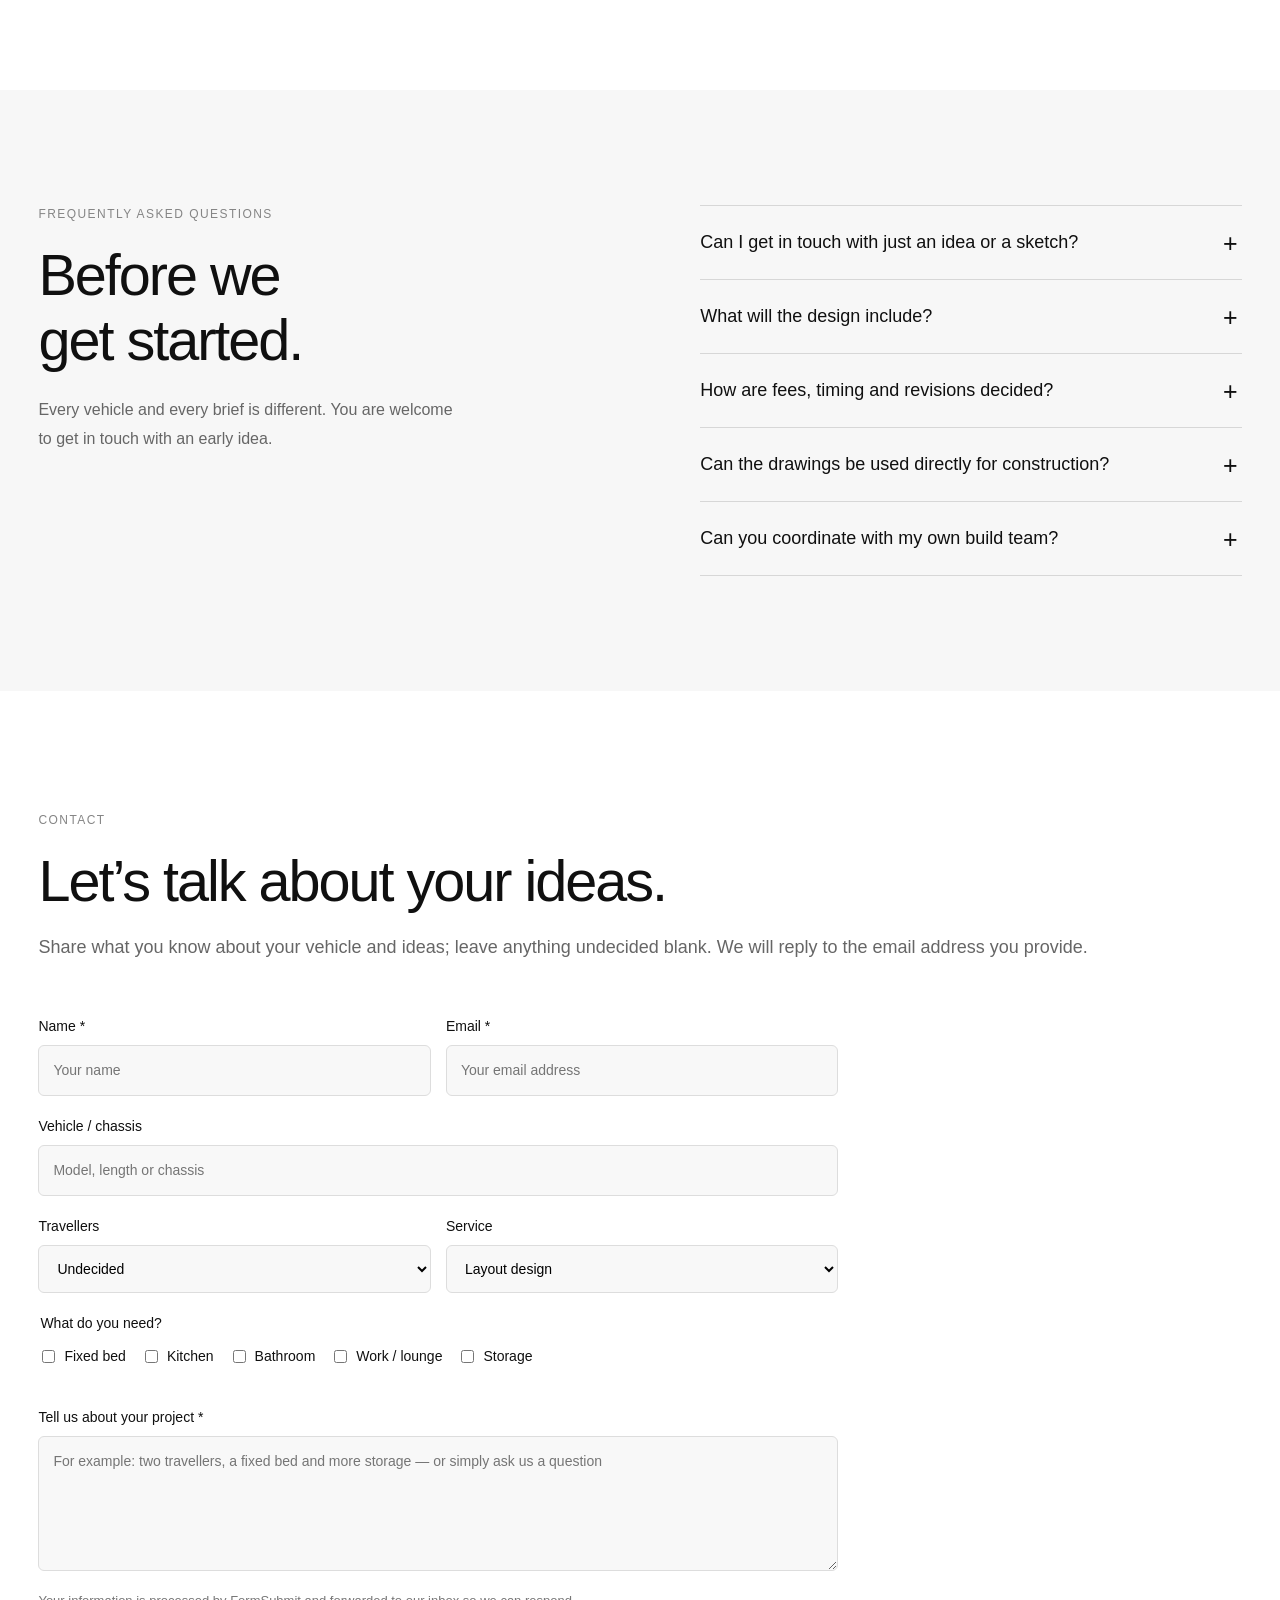
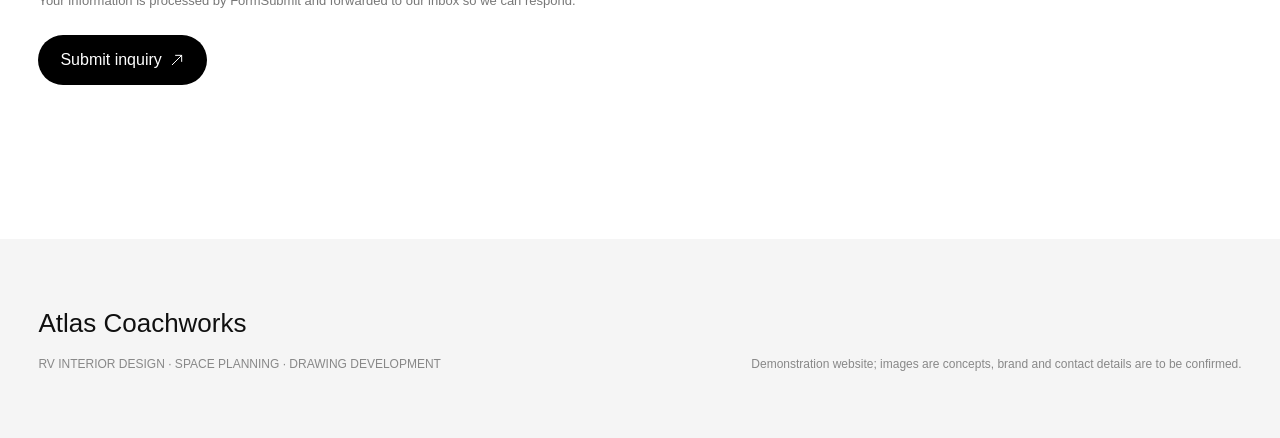
==== commit 77f8faf1: "Fix icon sizing and stylesheet caching" ====
--- a/public/index.html
+++ b/public/index.html
@@ -1,2 +1,2 @@
 <!DOCTYPE html>
-<html lang="en"><head><meta charset="utf-8"/><meta content="width=device-width,initial-scale=1" name="viewport"/><title>Atlas Coachworks | RV Interior Design</title><meta content="From space planning and fitted furniture to service point coordination, drawings and visuals help bring your interior into focus." name="description"/><link href="assets/css/reference.css" rel="stylesheet"/></head><body><header class="header"><div class="header-inner"><a class="wordmark" href="index.html">Atlas Coachworks</a><nav aria-label="Navigation"><a href="#approach">About</a><a href="#services">Services</a><a href="#packages">Packages</a><a href="#brief">Contact</a><a href="gallery.html">Gallery</a></nav><div class="header-actions"><a class="lang" href="zh.html">中文</a><a class="pill dark nav-cta" href="#brief">Start a project <svg class="arrow-icon" aria-hidden="true" focusable="false" viewBox="0 0 24 24"><path d="M5 19 19 5M10 5h9v9"/></svg></a><button aria-expanded="false" aria-label="Menu" class="menu-toggle"><svg class="menu-icon" aria-hidden="true" focusable="false" viewBox="0 0 24 24"><path d="M3 6h18M3 12h18M3 18h18"/></svg></button></div></div><div class="mobile-nav" hidden=""><a href="#approach">About</a><a href="#services">Services</a><a href="#packages">Packages</a><a href="#brief">Contact</a><a href="gallery.html">Gallery</a><a href="#brief">Start a project <svg class="arrow-icon" aria-hidden="true" focusable="false" viewBox="0 0 24 24"><path d="M5 19 19 5M10 5h9v9"/></svg></a></div></header><main id="top"><section class="hero"><div class="hero-inner wrap"><div class="hero-text"><span class="eyebrow">RV INTERIOR DESIGN · SPACE PLANNING · DRAWINGS</span><h1>Turn your RV ideas<br/>into a clear design.</h1><p>From layouts and service points to furniture, drawings and 3D concepts, we help turn your ideas into a clear interior design.</p><div class="actions"><a class="pill dark" href="#brief">Start a project <svg class="arrow-icon" aria-hidden="true" focusable="false" viewBox="0 0 24 24"><path d="M5 19 19 5M10 5h9v9"/></svg></a><a class="pill outline" href="gallery.html">Browse the gallery <svg class="arrow-icon" aria-hidden="true" focusable="false" viewBox="0 0 24 24"><path d="M5 19 19 5M10 5h9v9"/></svg></a></div></div><div class="hero-image"><img alt="RV interior concept visualisation" src="assets/images/interior-concept-v3.png"/><span>AI-generated concept visualisation</span></div></div></section><section class="section project-section"><div class="wrap"><div class="section-top"><h2>Design studies</h2><a href="gallery.html">View the gallery <svg class="arrow-icon" aria-hidden="true" focusable="false" viewBox="0 0 24 24"><path d="M5 19 19 5M10 5h9v9"/></svg></a></div><div class="projects"><a class="project-card" href="gallery.html"><div class="project-image"><img alt="Interior layout concept" src="assets/images/axonometric-concept-01.png"/></div><div class="project-caption"><h3>Interior layout concept</h3><span>SLEEP · KITCHEN · BATH · LOUNGE</span></div></a><a class="project-card" href="gallery.html"><div class="project-image"><img alt="Furniture and storage concept" src="assets/images/axonometric-concept-02.png"/></div><div class="project-caption"><h3>Furniture and storage concept</h3><span>SPACE PLANNING · FITTED FURNITURE</span></div></a></div><p class="note">AI-generated concept illustrations; not real projects or construction drawings.</p><div class="concept-story"><div><p class="section-label">FROM IDEA TO DESIGN</p><h3>Making space for<br>life on the road.</h3></div><div><p>How can a bed, kitchen, bathroom and storage share a compact interior? A concept starts with everyday needs, explores spatial relationships and uses drawings and visualisations to support the conversation.</p><span>Illustrative design study · not a real project</span></div></div></div></section><section class="section about" id="approach"><div class="wrap about-grid"><div><p class="section-label">About</p><h2>Better spaces for the journey.</h2></div><div><p class="about-lead">Whether planning a new vehicle interior or rethinking an existing one, good design begins with how you live. We consider the small details so that layout, equipment and furniture work together in a compact space.</p><p>From an early idea or sketch to a design ready for discussion, clear drawings and visual explanations help you see the space taking shape.</p></div></div></section><section class="section services" id="services"><div class="wrap"><h2>Services</h2><p class="section-intro">Explore the main design services below. The scope can be tailored to your project.</p><div class="service-grid"><details class="service-card"><summary><span class="service-title">Interior layout design</span><span class="service-desc">Plan an interior around the way you want to use it.</span><span aria-hidden="true" class="service-plus"></span><span class="sr-only">Show details</span></summary><div class="service-detail"><p>This may include:</p><ul><li>Functional zones and space planning</li><li>Plans, sections and elevations</li><li>Circulation and storage</li><li>Drawing scope agreed per project</li></ul></div></details><details class="service-card"><summary><span class="service-title">3D visualisation</span><span class="service-desc">Communicate spatial ideas through clear visual concepts.</span><span aria-hidden="true" class="service-plus"></span><span class="sr-only">Show details</span></summary><div class="service-detail"><p>This may include:</p><ul><li>3D spatial studies</li><li>Furniture and equipment relationships</li><li>Material and atmosphere direction</li><li>Visual scope agreed per project</li></ul></div></details><details class="service-card"><summary><span class="service-title">Furniture and details</span><span class="service-desc">Make limited space work harder with considered furniture.</span><span aria-hidden="true" class="service-plus"></span><span class="sr-only">Show details</span></summary><div class="service-detail"><p>This may include:</p><ul><li>Fitted furniture layout</li><li>Cabinetry, worktops and storage</li><li>Key junctions and details</li><li>Drawing development</li></ul></div></details><details class="service-card"><summary><span class="service-title">Service coordination</span><span class="service-desc">Consider equipment placement alongside everyday use.</span><span aria-hidden="true" class="service-plus"></span><span class="sr-only">Show details</span></summary><div class="service-detail"><p>This may include:</p><ul><li>Lighting, switches and outlets</li><li>Water equipment coordination</li><li>Equipment and furniture relationships</li><li>Communication with your build team</li></ul></div></details></div><a class="pill dark section-button" href="#brief">Get started <svg class="arrow-icon" aria-hidden="true" focusable="false" viewBox="0 0 24 24"><path d="M5 19 19 5M10 5h9v9"/></svg></a></div></section><section class="section pricing" id="packages"><div class="wrap"><h2>Design packages</h2><p class="section-intro">Choose a starting point for your project. Drawing types, visuals, revisions, timing and fees are agreed after discussing your requirements.</p><div class="package-grid"><article><h3>Layout design</h3><p>For projects exploring how the space could work.</p><ul><li>Brief and requirements</li><li>Space planning and layout</li><li>Drawings for review</li></ul><strong>Discuss your project</strong><a class="pill dark" href="#brief">Get started <svg class="arrow-icon" aria-hidden="true" focusable="false" viewBox="0 0 24 24"><path d="M5 19 19 5M10 5h9v9"/></svg></a></article><article><h3>Complete interior design</h3><p>A coordinated approach from space to detail.</p><ul><li>Plans, sections and elevations</li><li>Service point coordination</li><li>Furniture, materials and visuals</li></ul><strong>Discuss your project</strong><a class="pill dark" href="#brief">Get started <svg class="arrow-icon" aria-hidden="true" focusable="false" viewBox="0 0 24 24"><path d="M5 19 19 5M10 5h9v9"/></svg></a></article><article><h3>Sketch development</h3><p>For ideas ready to be developed further.</p><ul><li>Review existing material</li><li>Layout and key details</li><li>Scope agreed per project</li></ul><strong>Discuss your project</strong><a class="pill dark" href="#brief">Get started <svg class="arrow-icon" aria-hidden="true" focusable="false" viewBox="0 0 24 24"><path d="M5 19 19 5M10 5h9v9"/></svg></a></article></div></div></section><section class="section process"><div class="wrap"><h2>Our process</h2><p class="section-intro">The scope and arrangements for each stage are agreed for your project.</p><div class="process-grid"><article><span>01</span><h3>Discover</h3><p>Vehicle, travellers, budget and routines.</p></article><article><span>02</span><h3>Plan</h3><p>Explore zones and spatial direction.</p></article><article><span>03</span><h3>Develop</h3><p>Coordinate furniture, materials and equipment.</p></article><article><span>04</span><h3>Deliver</h3><p>Organise the agreed design information.</p></article></div></div></section><section class="section faq" id="faq"><div class="wrap faq-layout"><div><p class="section-label">FREQUENTLY ASKED QUESTIONS</p><h2>Before we<br>get started.</h2><p class="faq-intro">Every vehicle and every brief is different. You are welcome to get in touch with an early idea.</p></div><div class="faq-list"><details><summary>Can I get in touch with just an idea or a sketch?</summary><p>Yes. Tell us about your vehicle, who will use it, the spaces you like and the problems you want to solve. Any sketches or existing information will help the conversation.</p></details><details><summary>What will the design include?</summary><p>Depending on the brief, it may cover layout, furniture, service points and visualisations. Drawing types, level of detail and file formats are agreed before work begins.</p></details><details><summary>How are fees, timing and revisions decided?</summary><p>These depend on the vehicle information available, the scope and complexity. Once we understand your needs, we can agree on a fee, schedule and revision scope.</p></details><details><summary>Can the drawings be used directly for construction?</summary><p>The images and drawings shown here are concepts, not construction documents. The depth of actual project drawings must be agreed separately; construction, equipment safety and vehicle compliance should be verified by the relevant specialists and build team.</p></details><details><summary>Can you coordinate with my own build team?</summary><p>Tell us about your build team and the coordination you need when you get in touch. The approach and scope are agreed for each project.</p></details></div></div></section><section class="contact-heading"><div class="wrap"><p class="section-label">Contact</p><h2>Let’s talk about your ideas.</h2><p>Share what you know about your vehicle and ideas; leave anything undecided blank. We will reply to the email address you provide.</p></div></section><section class="brief-section section" id="brief"><div class="wrap brief-layout"><form class="brief-form" id="inquiryForm"><div class="brief-row"><label>Name <span aria-hidden="true">*</span><input autocomplete="name" maxlength="100" name="name" placeholder="Your name" required=""/></label><label>Email <span aria-hidden="true">*</span><input autocomplete="email" maxlength="254" name="email" placeholder="Your email address" required="" type="email"/></label></div><label>Vehicle / chassis<input maxlength="150" name="vehicle" placeholder="Model, length or chassis"/></label><div class="brief-row"><label>Travellers<select name="people"><option>Undecided</option><option>1 person</option><option>2 people</option><option>3–4 people</option><option>More than 4</option></select></label><label>Service<select name="service"><option>Layout design</option><option>Complete interior design</option><option>Sketch development</option><option>Service point coordination</option><option>Other</option></select></label></div><fieldset><legend>What do you need?</legend><label><input name="feature" type="checkbox" value="Fixed bed"/> Fixed bed</label><label><input name="feature" type="checkbox" value="Kitchen"/> Kitchen</label><label><input name="feature" type="checkbox" value="Bathroom"/> Bathroom</label><label><input name="feature" type="checkbox" value="Work / lounge"/> Work / lounge</label><label><input name="feature" type="checkbox" value="Storage"/> Storage</label></fieldset><label>Tell us about your project <span aria-hidden="true">*</span><textarea maxlength="5000" name="message" placeholder="For example: two travellers, a fixed bed and more storage — or simply ask us a question" required="" rows="5"></textarea></label><label aria-hidden="true" class="honeypot">Leave empty<input autocomplete="off" name="_honey" tabindex="-1"/></label><p class="form-privacy">Your information is processed by FormSubmit and forwarded to our inbox so we can respond.</p><button type="submit">Submit inquiry <svg class="arrow-icon" aria-hidden="true" focusable="false" viewBox="0 0 24 24"><path d="M5 19 19 5M10 5h9v9"/></svg></button><p aria-live="polite" class="inquiry-status" id="inquiryStatus" role="status"></p></form></div></section></main><footer><div class="wrap footer-inner"><div><strong>Atlas Coachworks</strong><p>RV INTERIOR DESIGN · SPACE PLANNING · DRAWING DEVELOPMENT</p></div><span>Demonstration website; images are concepts, brand and contact details are to be confirmed.</span></div></footer><script src="assets/js/studio.js"></script></body></html>+<html lang="en"><head><meta charset="utf-8"/><meta content="width=device-width,initial-scale=1" name="viewport"/><title>Atlas Coachworks | RV Interior Design</title><meta content="From space planning and fitted furniture to service point coordination, drawings and visuals help bring your interior into focus." name="description"/><link href="assets/css/reference.css?v=20261124-2" rel="stylesheet"/></head><body><header class="header"><div class="header-inner"><a class="wordmark" href="index.html">Atlas Coachworks</a><nav aria-label="Navigation"><a href="#approach">About</a><a href="#services">Services</a><a href="#packages">Packages</a><a href="#brief">Contact</a><a href="gallery.html">Gallery</a></nav><div class="header-actions"><a class="lang" href="zh.html">中文</a><a class="pill dark nav-cta" href="#brief">Start a project <svg class="arrow-icon" width="16" height="16" aria-hidden="true" focusable="false" viewBox="0 0 24 24"><path d="M5 19 19 5M10 5h9v9"/></svg></a><button aria-expanded="false" aria-label="Menu" class="menu-toggle"><svg class="menu-icon" width="24" height="24" aria-hidden="true" focusable="false" viewBox="0 0 24 24"><path d="M3 6h18M3 12h18M3 18h18"/></svg></button></div></div><div class="mobile-nav" hidden=""><a href="#approach">About</a><a href="#services">Services</a><a href="#packages">Packages</a><a href="#brief">Contact</a><a href="gallery.html">Gallery</a><a href="#brief">Start a project <svg class="arrow-icon" width="16" height="16" aria-hidden="true" focusable="false" viewBox="0 0 24 24"><path d="M5 19 19 5M10 5h9v9"/></svg></a></div></header><main id="top"><section class="hero"><div class="hero-inner wrap"><div class="hero-text"><span class="eyebrow">RV INTERIOR DESIGN · SPACE PLANNING · DRAWINGS</span><h1>Turn your RV ideas<br/>into a clear design.</h1><p>From layouts and service points to furniture, drawings and 3D concepts, we help turn your ideas into a clear interior design.</p><div class="actions"><a class="pill dark" href="#brief">Start a project <svg class="arrow-icon" width="16" height="16" aria-hidden="true" focusable="false" viewBox="0 0 24 24"><path d="M5 19 19 5M10 5h9v9"/></svg></a><a class="pill outline" href="gallery.html">Browse the gallery <svg class="arrow-icon" width="16" height="16" aria-hidden="true" focusable="false" viewBox="0 0 24 24"><path d="M5 19 19 5M10 5h9v9"/></svg></a></div></div><div class="hero-image"><img alt="RV interior concept visualisation" src="assets/images/interior-concept-v3.png"/><span>AI-generated concept visualisation</span></div></div></section><section class="section project-section"><div class="wrap"><div class="section-top"><h2>Design studies</h2><a href="gallery.html">View the gallery <svg class="arrow-icon" width="16" height="16" aria-hidden="true" focusable="false" viewBox="0 0 24 24"><path d="M5 19 19 5M10 5h9v9"/></svg></a></div><div class="projects"><a class="project-card" href="gallery.html"><div class="project-image"><img alt="Interior layout concept" src="assets/images/axonometric-concept-01.png"/></div><div class="project-caption"><h3>Interior layout concept</h3><span>SLEEP · KITCHEN · BATH · LOUNGE</span></div></a><a class="project-card" href="gallery.html"><div class="project-image"><img alt="Furniture and storage concept" src="assets/images/axonometric-concept-02.png"/></div><div class="project-caption"><h3>Furniture and storage concept</h3><span>SPACE PLANNING · FITTED FURNITURE</span></div></a></div><p class="note">AI-generated concept illustrations; not real projects or construction drawings.</p><div class="concept-story"><div><p class="section-label">FROM IDEA TO DESIGN</p><h3>Making space for<br>life on the road.</h3></div><div><p>How can a bed, kitchen, bathroom and storage share a compact interior? A concept starts with everyday needs, explores spatial relationships and uses drawings and visualisations to support the conversation.</p><span>Illustrative design study · not a real project</span></div></div></div></section><section class="section about" id="approach"><div class="wrap about-grid"><div><p class="section-label">About</p><h2>Better spaces for the journey.</h2></div><div><p class="about-lead">Whether planning a new vehicle interior or rethinking an existing one, good design begins with how you live. We consider the small details so that layout, equipment and furniture work together in a compact space.</p><p>From an early idea or sketch to a design ready for discussion, clear drawings and visual explanations help you see the space taking shape.</p></div></div></section><section class="section services" id="services"><div class="wrap"><h2>Services</h2><p class="section-intro">Explore the main design services below. The scope can be tailored to your project.</p><div class="service-grid"><details class="service-card"><summary><span class="service-title">Interior layout design</span><span class="service-desc">Plan an interior around the way you want to use it.</span><span aria-hidden="true" class="service-plus"></span><span class="sr-only">Show details</span></summary><div class="service-detail"><p>This may include:</p><ul><li>Functional zones and space planning</li><li>Plans, sections and elevations</li><li>Circulation and storage</li><li>Drawing scope agreed per project</li></ul></div></details><details class="service-card"><summary><span class="service-title">3D visualisation</span><span class="service-desc">Communicate spatial ideas through clear visual concepts.</span><span aria-hidden="true" class="service-plus"></span><span class="sr-only">Show details</span></summary><div class="service-detail"><p>This may include:</p><ul><li>3D spatial studies</li><li>Furniture and equipment relationships</li><li>Material and atmosphere direction</li><li>Visual scope agreed per project</li></ul></div></details><details class="service-card"><summary><span class="service-title">Furniture and details</span><span class="service-desc">Make limited space work harder with considered furniture.</span><span aria-hidden="true" class="service-plus"></span><span class="sr-only">Show details</span></summary><div class="service-detail"><p>This may include:</p><ul><li>Fitted furniture layout</li><li>Cabinetry, worktops and storage</li><li>Key junctions and details</li><li>Drawing development</li></ul></div></details><details class="service-card"><summary><span class="service-title">Service coordination</span><span class="service-desc">Consider equipment placement alongside everyday use.</span><span aria-hidden="true" class="service-plus"></span><span class="sr-only">Show details</span></summary><div class="service-detail"><p>This may include:</p><ul><li>Lighting, switches and outlets</li><li>Water equipment coordination</li><li>Equipment and furniture relationships</li><li>Communication with your build team</li></ul></div></details></div><a class="pill dark section-button" href="#brief">Get started <svg class="arrow-icon" width="16" height="16" aria-hidden="true" focusable="false" viewBox="0 0 24 24"><path d="M5 19 19 5M10 5h9v9"/></svg></a></div></section><section class="section pricing" id="packages"><div class="wrap"><h2>Design packages</h2><p class="section-intro">Choose a starting point for your project. Drawing types, visuals, revisions, timing and fees are agreed after discussing your requirements.</p><div class="package-grid"><article><h3>Layout design</h3><p>For projects exploring how the space could work.</p><ul><li>Brief and requirements</li><li>Space planning and layout</li><li>Drawings for review</li></ul><strong>Discuss your project</strong><a class="pill dark" href="#brief">Get started <svg class="arrow-icon" width="16" height="16" aria-hidden="true" focusable="false" viewBox="0 0 24 24"><path d="M5 19 19 5M10 5h9v9"/></svg></a></article><article><h3>Complete interior design</h3><p>A coordinated approach from space to detail.</p><ul><li>Plans, sections and elevations</li><li>Service point coordination</li><li>Furniture, materials and visuals</li></ul><strong>Discuss your project</strong><a class="pill dark" href="#brief">Get started <svg class="arrow-icon" width="16" height="16" aria-hidden="true" focusable="false" viewBox="0 0 24 24"><path d="M5 19 19 5M10 5h9v9"/></svg></a></article><article><h3>Sketch development</h3><p>For ideas ready to be developed further.</p><ul><li>Review existing material</li><li>Layout and key details</li><li>Scope agreed per project</li></ul><strong>Discuss your project</strong><a class="pill dark" href="#brief">Get started <svg class="arrow-icon" width="16" height="16" aria-hidden="true" focusable="false" viewBox="0 0 24 24"><path d="M5 19 19 5M10 5h9v9"/></svg></a></article></div></div></section><section class="section process"><div class="wrap"><h2>Our process</h2><p class="section-intro">The scope and arrangements for each stage are agreed for your project.</p><div class="process-grid"><article><span>01</span><h3>Discover</h3><p>Vehicle, travellers, budget and routines.</p></article><article><span>02</span><h3>Plan</h3><p>Explore zones and spatial direction.</p></article><article><span>03</span><h3>Develop</h3><p>Coordinate furniture, materials and equipment.</p></article><article><span>04</span><h3>Deliver</h3><p>Organise the agreed design information.</p></article></div></div></section><section class="section faq" id="faq"><div class="wrap faq-layout"><div><p class="section-label">FREQUENTLY ASKED QUESTIONS</p><h2>Before we<br>get started.</h2><p class="faq-intro">Every vehicle and every brief is different. You are welcome to get in touch with an early idea.</p></div><div class="faq-list"><details><summary>Can I get in touch with just an idea or a sketch?</summary><p>Yes. Tell us about your vehicle, who will use it, the spaces you like and the problems you want to solve. Any sketches or existing information will help the conversation.</p></details><details><summary>What will the design include?</summary><p>Depending on the brief, it may cover layout, furniture, service points and visualisations. Drawing types, level of detail and file formats are agreed before work begins.</p></details><details><summary>How are fees, timing and revisions decided?</summary><p>These depend on the vehicle information available, the scope and complexity. Once we understand your needs, we can agree on a fee, schedule and revision scope.</p></details><details><summary>Can the drawings be used directly for construction?</summary><p>The images and drawings shown here are concepts, not construction documents. The depth of actual project drawings must be agreed separately; construction, equipment safety and vehicle compliance should be verified by the relevant specialists and build team.</p></details><details><summary>Can you coordinate with my own build team?</summary><p>Tell us about your build team and the coordination you need when you get in touch. The approach and scope are agreed for each project.</p></details></div></div></section><section class="contact-heading"><div class="wrap"><p class="section-label">Contact</p><h2>Let’s talk about your ideas.</h2><p>Share what you know about your vehicle and ideas; leave anything undecided blank. We will reply to the email address you provide.</p></div></section><section class="brief-section section" id="brief"><div class="wrap brief-layout"><form class="brief-form" id="inquiryForm"><div class="brief-row"><label>Name <span aria-hidden="true">*</span><input autocomplete="name" maxlength="100" name="name" placeholder="Your name" required=""/></label><label>Email <span aria-hidden="true">*</span><input autocomplete="email" maxlength="254" name="email" placeholder="Your email address" required="" type="email"/></label></div><label>Vehicle / chassis<input maxlength="150" name="vehicle" placeholder="Model, length or chassis"/></label><div class="brief-row"><label>Travellers<select name="people"><option>Undecided</option><option>1 person</option><option>2 people</option><option>3–4 people</option><option>More than 4</option></select></label><label>Service<select name="service"><option>Layout design</option><option>Complete interior design</option><option>Sketch development</option><option>Service point coordination</option><option>Other</option></select></label></div><fieldset><legend>What do you need?</legend><label><input name="feature" type="checkbox" value="Fixed bed"/> Fixed bed</label><label><input name="feature" type="checkbox" value="Kitchen"/> Kitchen</label><label><input name="feature" type="checkbox" value="Bathroom"/> Bathroom</label><label><input name="feature" type="checkbox" value="Work / lounge"/> Work / lounge</label><label><input name="feature" type="checkbox" value="Storage"/> Storage</label></fieldset><label>Tell us about your project <span aria-hidden="true">*</span><textarea maxlength="5000" name="message" placeholder="For example: two travellers, a fixed bed and more storage — or simply ask us a question" required="" rows="5"></textarea></label><label aria-hidden="true" class="honeypot">Leave empty<input autocomplete="off" name="_honey" tabindex="-1"/></label><p class="form-privacy">Your information is processed by FormSubmit and forwarded to our inbox so we can respond.</p><button type="submit">Submit inquiry <svg class="arrow-icon" width="16" height="16" aria-hidden="true" focusable="false" viewBox="0 0 24 24"><path d="M5 19 19 5M10 5h9v9"/></svg></button><p aria-live="polite" class="inquiry-status" id="inquiryStatus" role="status"></p></form></div></section></main><footer><div class="wrap footer-inner"><div><strong>Atlas Coachworks</strong><p>RV INTERIOR DESIGN · SPACE PLANNING · DRAWING DEVELOPMENT</p></div><span>Demonstration website; images are concepts, brand and contact details are to be confirmed.</span></div></footer><script src="assets/js/studio.js"></script></body></html>
--- a/public/assets/css/reference.css
+++ b/public/assets/css/reference.css
@@ -41,3 +41,8 @@
 .faq-list details p{max-width:620px;margin:0 30px 24px 0;color:#626262;font-size:15px;line-height:1.8}
 .gallery-page .gallery-heading p{max-width:780px;line-height:1.6}
 @media(max-width:700px){.concept-story,.faq-layout{grid-template-columns:1fr;gap:25px}.concept-story{margin-top:35px;padding-top:30px}.faq-list summary{font-size:16px}.faq-list{margin-top:12px}}
+
+/* Keep button icons aligned and prevent SVGs from stretching a control. */
+.pill,.brief-form button{gap:.45em}
+.brief-form button{display:inline-flex;align-items:center;justify-content:center;line-height:1.5}
+.arrow-icon,.menu-icon{flex:0 0 auto}
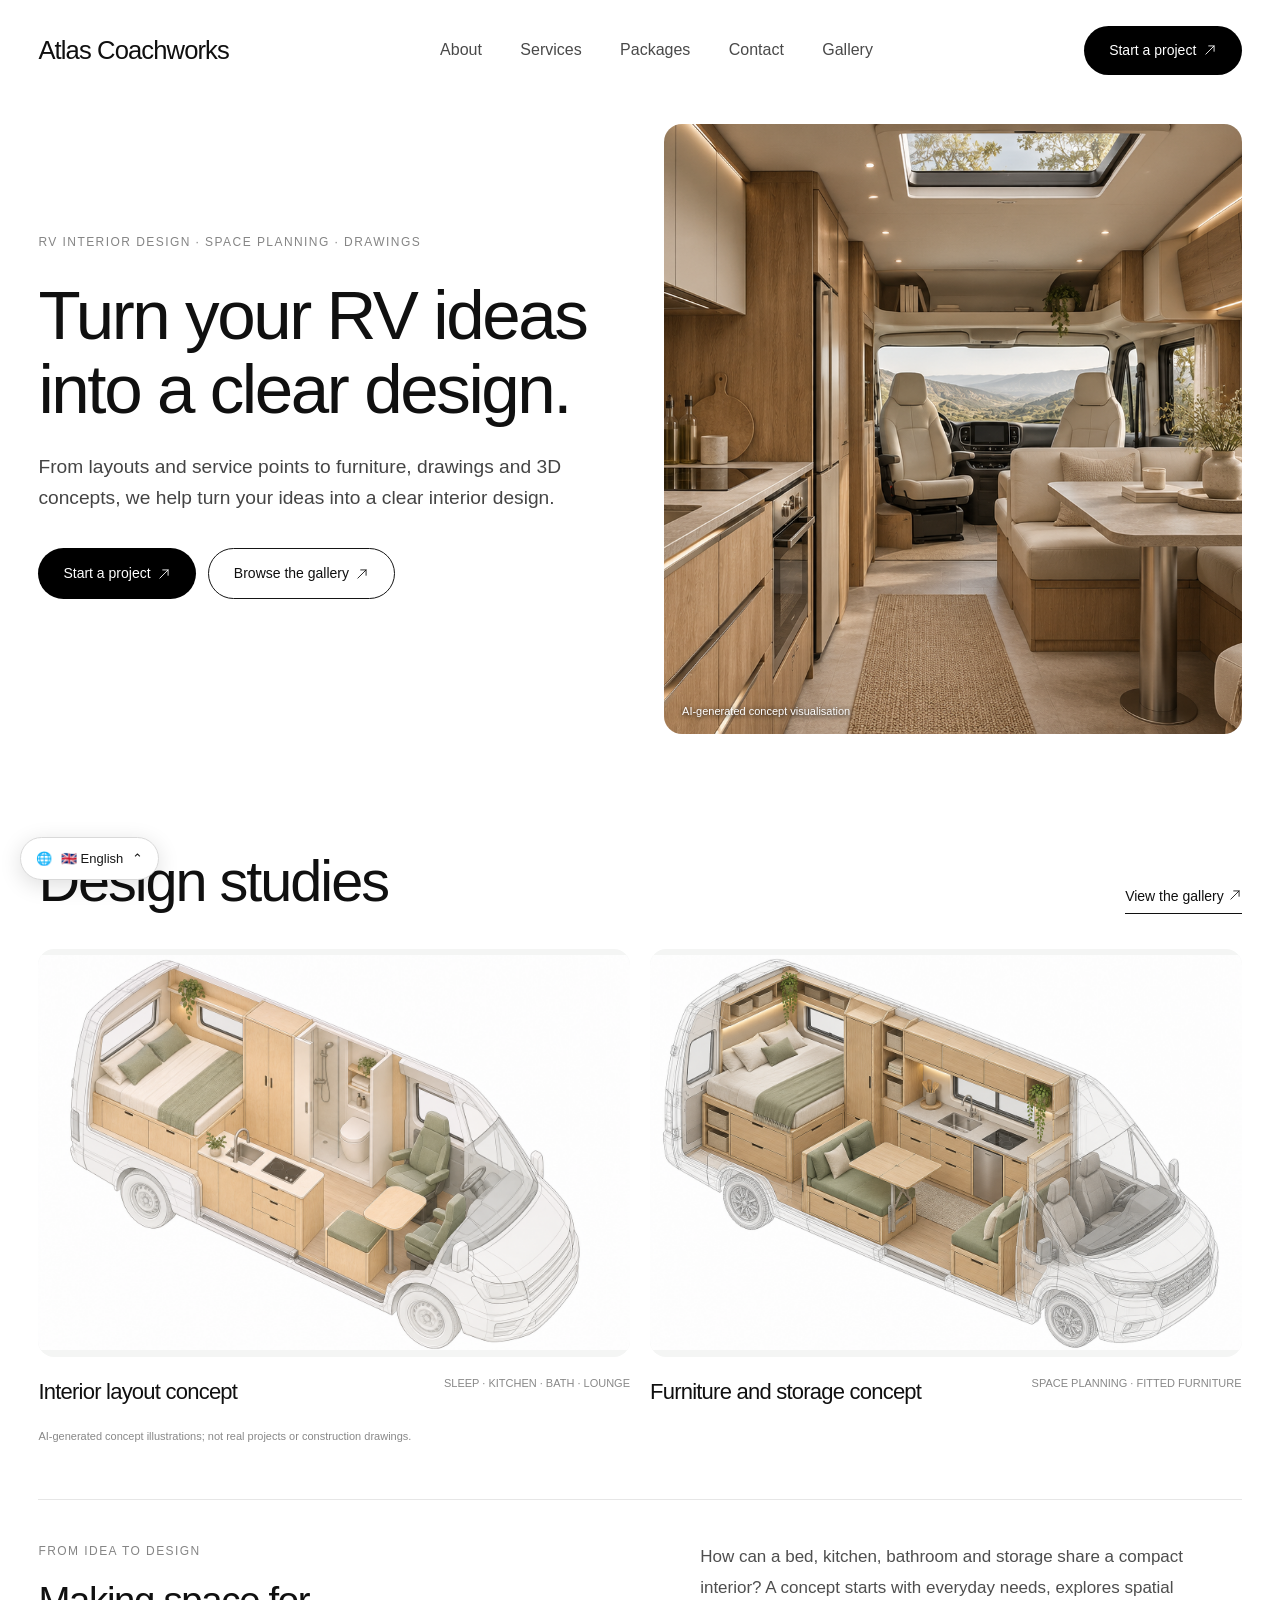
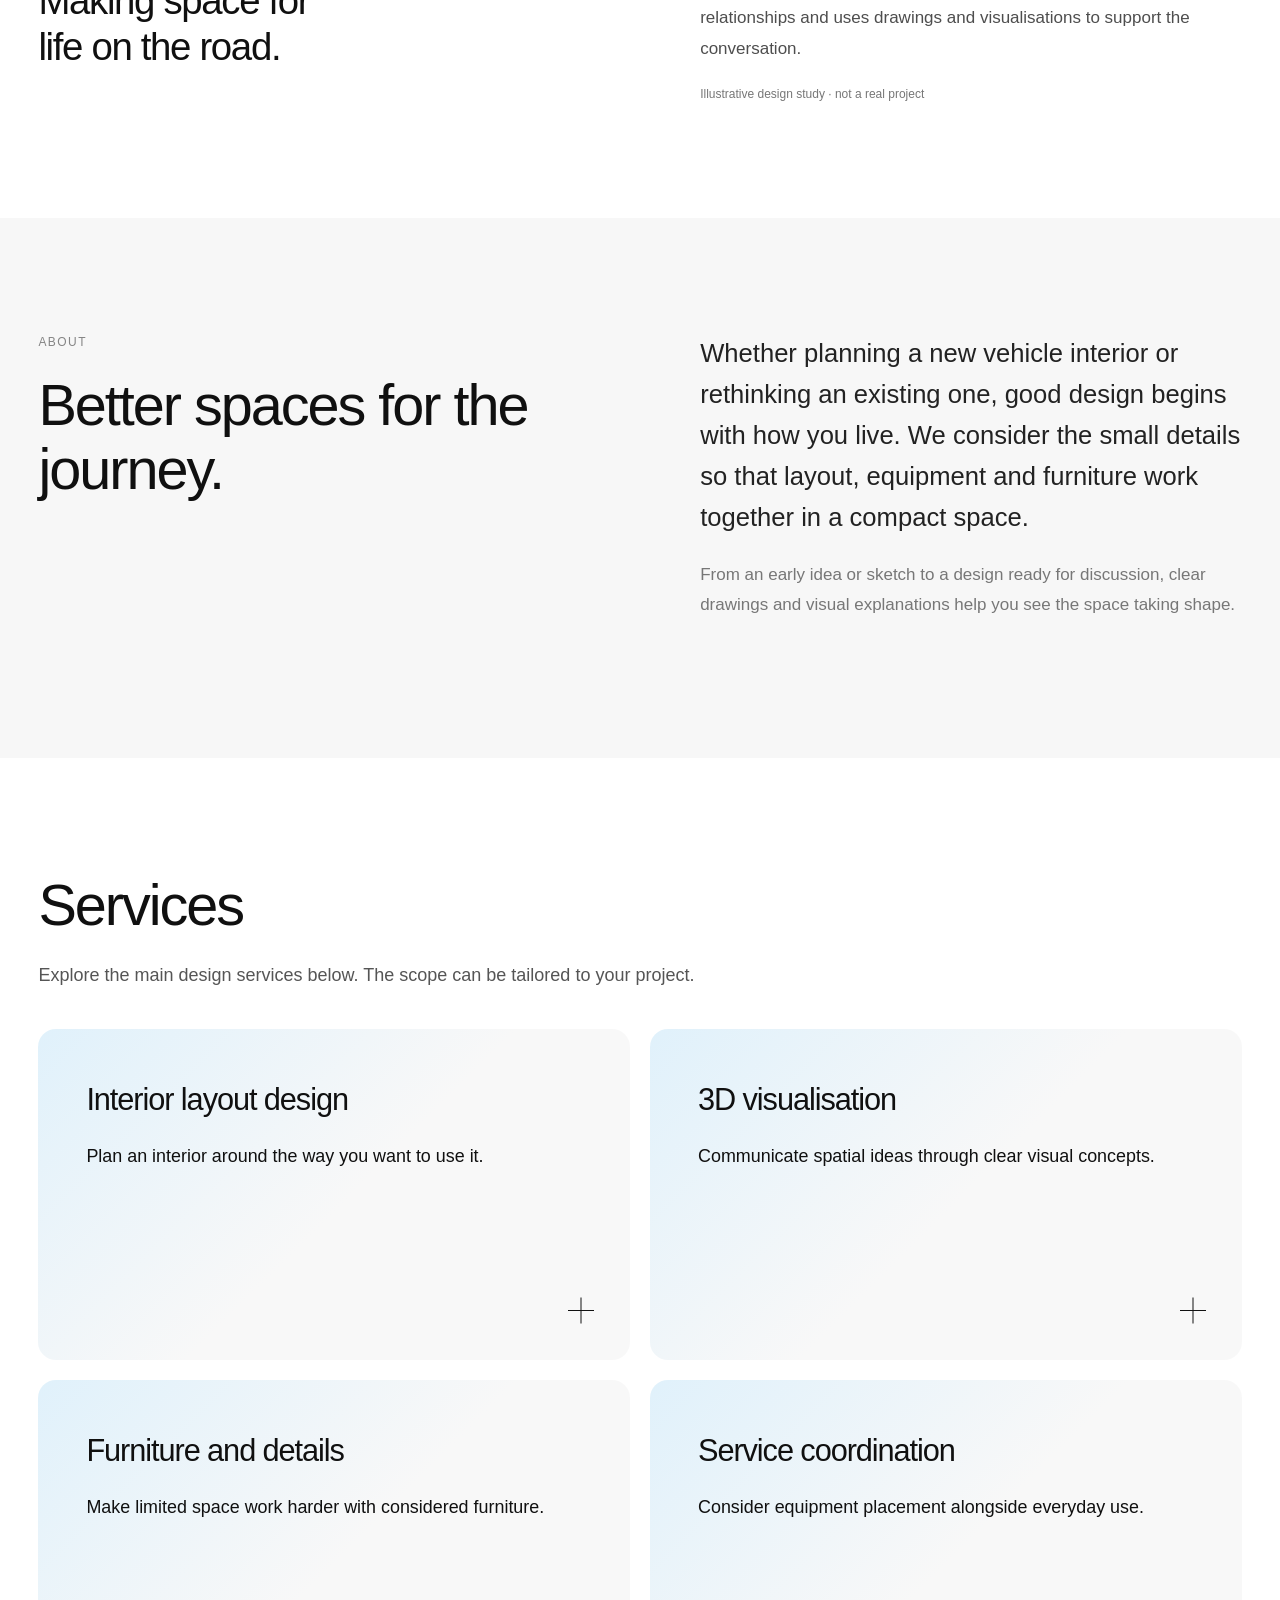
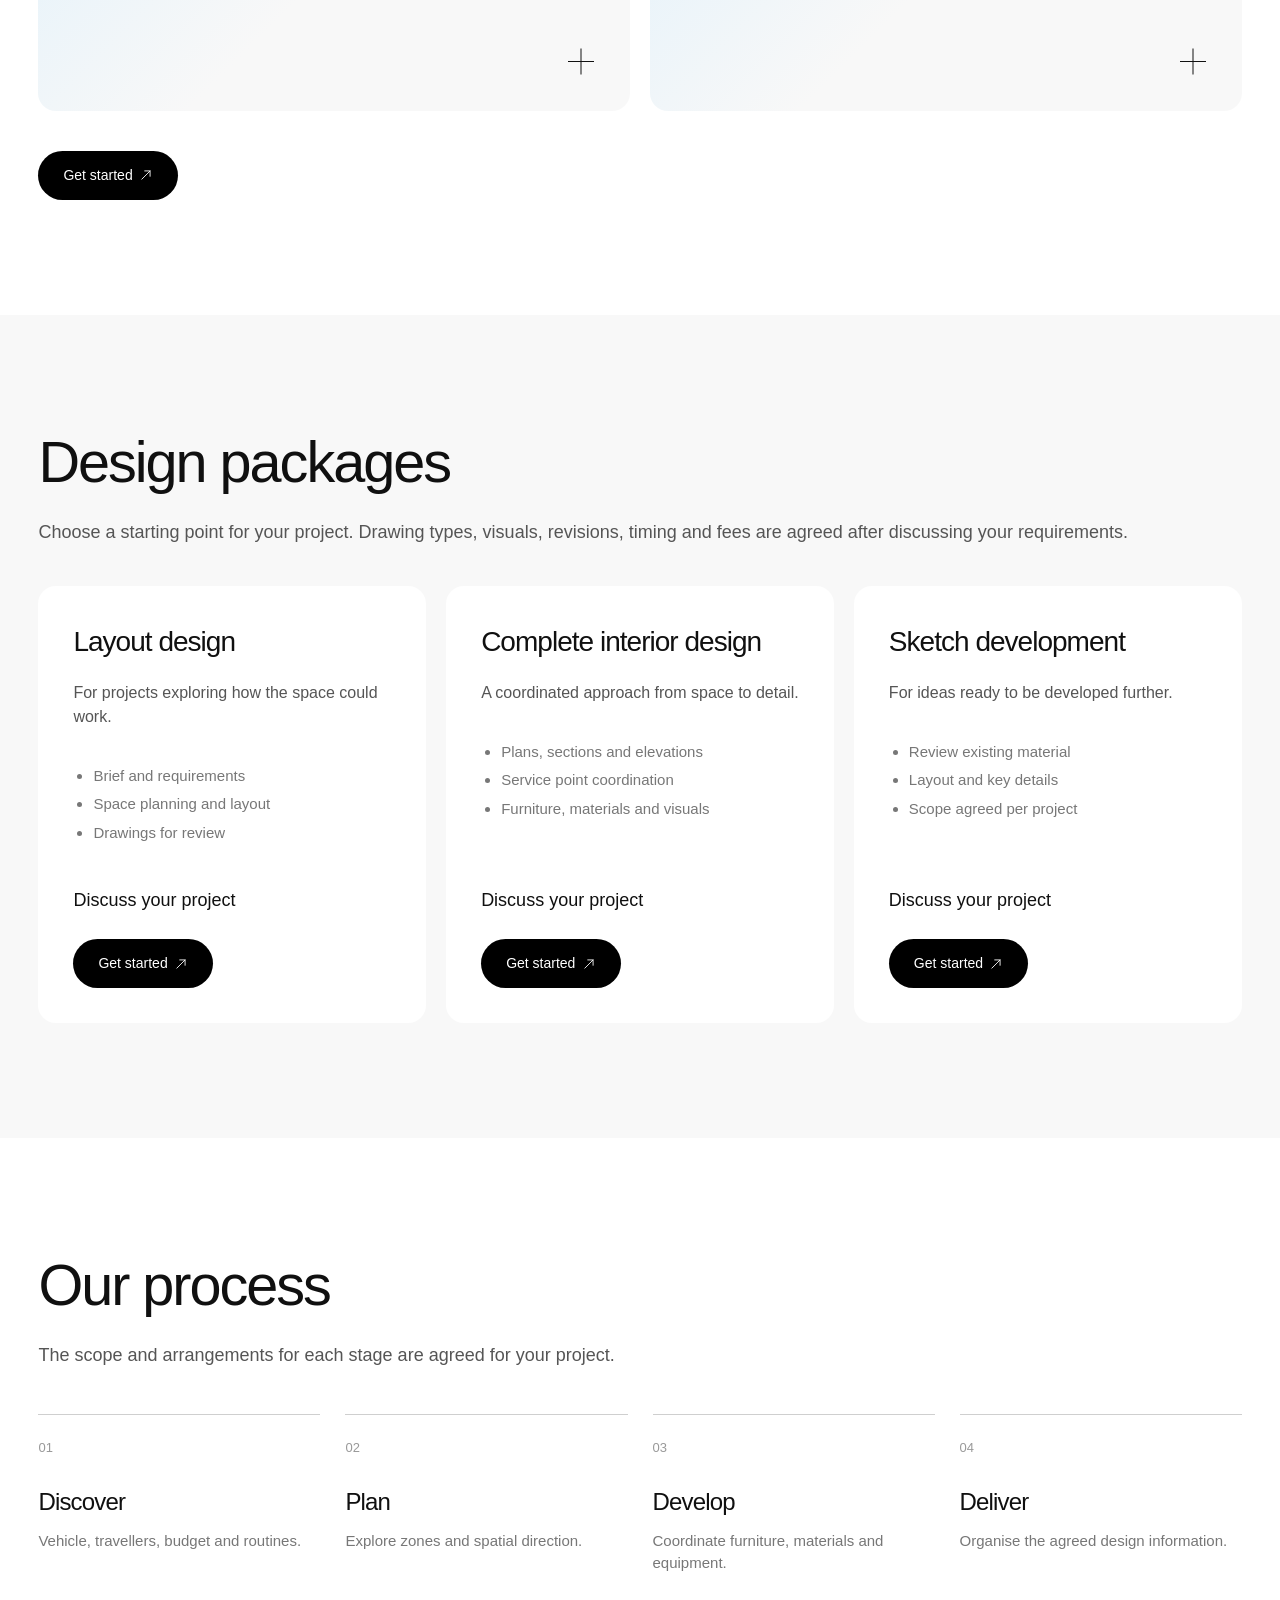
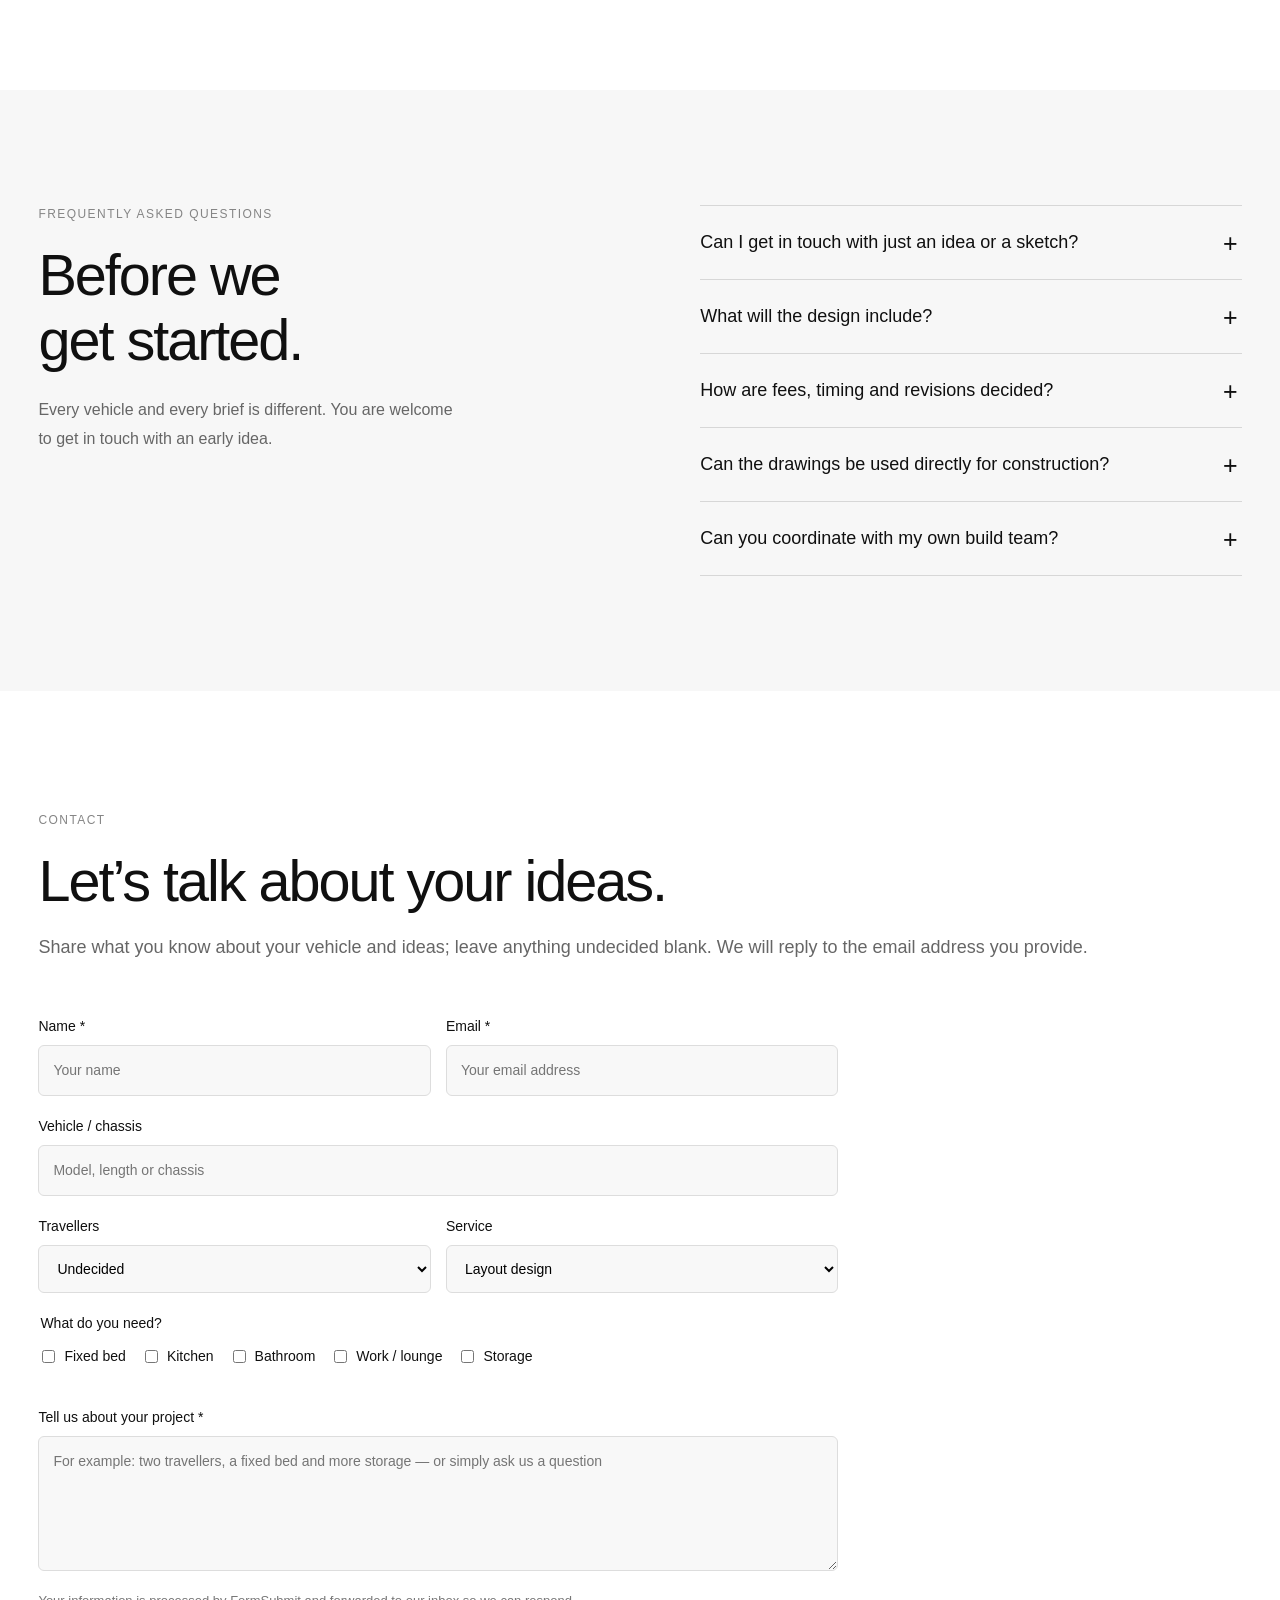
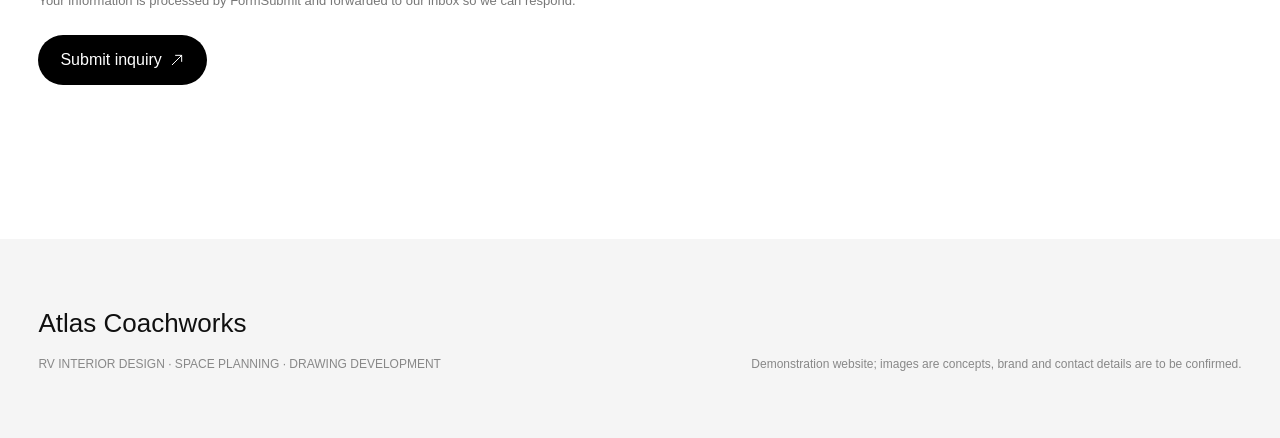
==== commit 866852f5: "Add locally hosted multilingual site support" ====
--- a/public/index.html
+++ b/public/index.html
@@ -1,2 +1,2 @@
 <!DOCTYPE html>
-<html lang="en"><head><meta charset="utf-8"/><meta content="width=device-width,initial-scale=1" name="viewport"/><title>Atlas Coachworks | RV Interior Design</title><meta content="From space planning and fitted furniture to service point coordination, drawings and visuals help bring your interior into focus." name="description"/><link href="assets/css/reference.css?v=20261124-2" rel="stylesheet"/></head><body><header class="header"><div class="header-inner"><a class="wordmark" href="index.html">Atlas Coachworks</a><nav aria-label="Navigation"><a href="#approach">About</a><a href="#services">Services</a><a href="#packages">Packages</a><a href="#brief">Contact</a><a href="gallery.html">Gallery</a></nav><div class="header-actions"><a class="lang" href="zh.html">中文</a><a class="pill dark nav-cta" href="#brief">Start a project <svg class="arrow-icon" width="16" height="16" aria-hidden="true" focusable="false" viewBox="0 0 24 24"><path d="M5 19 19 5M10 5h9v9"/></svg></a><button aria-expanded="false" aria-label="Menu" class="menu-toggle"><svg class="menu-icon" width="24" height="24" aria-hidden="true" focusable="false" viewBox="0 0 24 24"><path d="M3 6h18M3 12h18M3 18h18"/></svg></button></div></div><div class="mobile-nav" hidden=""><a href="#approach">About</a><a href="#services">Services</a><a href="#packages">Packages</a><a href="#brief">Contact</a><a href="gallery.html">Gallery</a><a href="#brief">Start a project <svg class="arrow-icon" width="16" height="16" aria-hidden="true" focusable="false" viewBox="0 0 24 24"><path d="M5 19 19 5M10 5h9v9"/></svg></a></div></header><main id="top"><section class="hero"><div class="hero-inner wrap"><div class="hero-text"><span class="eyebrow">RV INTERIOR DESIGN · SPACE PLANNING · DRAWINGS</span><h1>Turn your RV ideas<br/>into a clear design.</h1><p>From layouts and service points to furniture, drawings and 3D concepts, we help turn your ideas into a clear interior design.</p><div class="actions"><a class="pill dark" href="#brief">Start a project <svg class="arrow-icon" width="16" height="16" aria-hidden="true" focusable="false" viewBox="0 0 24 24"><path d="M5 19 19 5M10 5h9v9"/></svg></a><a class="pill outline" href="gallery.html">Browse the gallery <svg class="arrow-icon" width="16" height="16" aria-hidden="true" focusable="false" viewBox="0 0 24 24"><path d="M5 19 19 5M10 5h9v9"/></svg></a></div></div><div class="hero-image"><img alt="RV interior concept visualisation" src="assets/images/interior-concept-v3.png"/><span>AI-generated concept visualisation</span></div></div></section><section class="section project-section"><div class="wrap"><div class="section-top"><h2>Design studies</h2><a href="gallery.html">View the gallery <svg class="arrow-icon" width="16" height="16" aria-hidden="true" focusable="false" viewBox="0 0 24 24"><path d="M5 19 19 5M10 5h9v9"/></svg></a></div><div class="projects"><a class="project-card" href="gallery.html"><div class="project-image"><img alt="Interior layout concept" src="assets/images/axonometric-concept-01.png"/></div><div class="project-caption"><h3>Interior layout concept</h3><span>SLEEP · KITCHEN · BATH · LOUNGE</span></div></a><a class="project-card" href="gallery.html"><div class="project-image"><img alt="Furniture and storage concept" src="assets/images/axonometric-concept-02.png"/></div><div class="project-caption"><h3>Furniture and storage concept</h3><span>SPACE PLANNING · FITTED FURNITURE</span></div></a></div><p class="note">AI-generated concept illustrations; not real projects or construction drawings.</p><div class="concept-story"><div><p class="section-label">FROM IDEA TO DESIGN</p><h3>Making space for<br>life on the road.</h3></div><div><p>How can a bed, kitchen, bathroom and storage share a compact interior? A concept starts with everyday needs, explores spatial relationships and uses drawings and visualisations to support the conversation.</p><span>Illustrative design study · not a real project</span></div></div></div></section><section class="section about" id="approach"><div class="wrap about-grid"><div><p class="section-label">About</p><h2>Better spaces for the journey.</h2></div><div><p class="about-lead">Whether planning a new vehicle interior or rethinking an existing one, good design begins with how you live. We consider the small details so that layout, equipment and furniture work together in a compact space.</p><p>From an early idea or sketch to a design ready for discussion, clear drawings and visual explanations help you see the space taking shape.</p></div></div></section><section class="section services" id="services"><div class="wrap"><h2>Services</h2><p class="section-intro">Explore the main design services below. The scope can be tailored to your project.</p><div class="service-grid"><details class="service-card"><summary><span class="service-title">Interior layout design</span><span class="service-desc">Plan an interior around the way you want to use it.</span><span aria-hidden="true" class="service-plus"></span><span class="sr-only">Show details</span></summary><div class="service-detail"><p>This may include:</p><ul><li>Functional zones and space planning</li><li>Plans, sections and elevations</li><li>Circulation and storage</li><li>Drawing scope agreed per project</li></ul></div></details><details class="service-card"><summary><span class="service-title">3D visualisation</span><span class="service-desc">Communicate spatial ideas through clear visual concepts.</span><span aria-hidden="true" class="service-plus"></span><span class="sr-only">Show details</span></summary><div class="service-detail"><p>This may include:</p><ul><li>3D spatial studies</li><li>Furniture and equipment relationships</li><li>Material and atmosphere direction</li><li>Visual scope agreed per project</li></ul></div></details><details class="service-card"><summary><span class="service-title">Furniture and details</span><span class="service-desc">Make limited space work harder with considered furniture.</span><span aria-hidden="true" class="service-plus"></span><span class="sr-only">Show details</span></summary><div class="service-detail"><p>This may include:</p><ul><li>Fitted furniture layout</li><li>Cabinetry, worktops and storage</li><li>Key junctions and details</li><li>Drawing development</li></ul></div></details><details class="service-card"><summary><span class="service-title">Service coordination</span><span class="service-desc">Consider equipment placement alongside everyday use.</span><span aria-hidden="true" class="service-plus"></span><span class="sr-only">Show details</span></summary><div class="service-detail"><p>This may include:</p><ul><li>Lighting, switches and outlets</li><li>Water equipment coordination</li><li>Equipment and furniture relationships</li><li>Communication with your build team</li></ul></div></details></div><a class="pill dark section-button" href="#brief">Get started <svg class="arrow-icon" width="16" height="16" aria-hidden="true" focusable="false" viewBox="0 0 24 24"><path d="M5 19 19 5M10 5h9v9"/></svg></a></div></section><section class="section pricing" id="packages"><div class="wrap"><h2>Design packages</h2><p class="section-intro">Choose a starting point for your project. Drawing types, visuals, revisions, timing and fees are agreed after discussing your requirements.</p><div class="package-grid"><article><h3>Layout design</h3><p>For projects exploring how the space could work.</p><ul><li>Brief and requirements</li><li>Space planning and layout</li><li>Drawings for review</li></ul><strong>Discuss your project</strong><a class="pill dark" href="#brief">Get started <svg class="arrow-icon" width="16" height="16" aria-hidden="true" focusable="false" viewBox="0 0 24 24"><path d="M5 19 19 5M10 5h9v9"/></svg></a></article><article><h3>Complete interior design</h3><p>A coordinated approach from space to detail.</p><ul><li>Plans, sections and elevations</li><li>Service point coordination</li><li>Furniture, materials and visuals</li></ul><strong>Discuss your project</strong><a class="pill dark" href="#brief">Get started <svg class="arrow-icon" width="16" height="16" aria-hidden="true" focusable="false" viewBox="0 0 24 24"><path d="M5 19 19 5M10 5h9v9"/></svg></a></article><article><h3>Sketch development</h3><p>For ideas ready to be developed further.</p><ul><li>Review existing material</li><li>Layout and key details</li><li>Scope agreed per project</li></ul><strong>Discuss your project</strong><a class="pill dark" href="#brief">Get started <svg class="arrow-icon" width="16" height="16" aria-hidden="true" focusable="false" viewBox="0 0 24 24"><path d="M5 19 19 5M10 5h9v9"/></svg></a></article></div></div></section><section class="section process"><div class="wrap"><h2>Our process</h2><p class="section-intro">The scope and arrangements for each stage are agreed for your project.</p><div class="process-grid"><article><span>01</span><h3>Discover</h3><p>Vehicle, travellers, budget and routines.</p></article><article><span>02</span><h3>Plan</h3><p>Explore zones and spatial direction.</p></article><article><span>03</span><h3>Develop</h3><p>Coordinate furniture, materials and equipment.</p></article><article><span>04</span><h3>Deliver</h3><p>Organise the agreed design information.</p></article></div></div></section><section class="section faq" id="faq"><div class="wrap faq-layout"><div><p class="section-label">FREQUENTLY ASKED QUESTIONS</p><h2>Before we<br>get started.</h2><p class="faq-intro">Every vehicle and every brief is different. You are welcome to get in touch with an early idea.</p></div><div class="faq-list"><details><summary>Can I get in touch with just an idea or a sketch?</summary><p>Yes. Tell us about your vehicle, who will use it, the spaces you like and the problems you want to solve. Any sketches or existing information will help the conversation.</p></details><details><summary>What will the design include?</summary><p>Depending on the brief, it may cover layout, furniture, service points and visualisations. Drawing types, level of detail and file formats are agreed before work begins.</p></details><details><summary>How are fees, timing and revisions decided?</summary><p>These depend on the vehicle information available, the scope and complexity. Once we understand your needs, we can agree on a fee, schedule and revision scope.</p></details><details><summary>Can the drawings be used directly for construction?</summary><p>The images and drawings shown here are concepts, not construction documents. The depth of actual project drawings must be agreed separately; construction, equipment safety and vehicle compliance should be verified by the relevant specialists and build team.</p></details><details><summary>Can you coordinate with my own build team?</summary><p>Tell us about your build team and the coordination you need when you get in touch. The approach and scope are agreed for each project.</p></details></div></div></section><section class="contact-heading"><div class="wrap"><p class="section-label">Contact</p><h2>Let’s talk about your ideas.</h2><p>Share what you know about your vehicle and ideas; leave anything undecided blank. We will reply to the email address you provide.</p></div></section><section class="brief-section section" id="brief"><div class="wrap brief-layout"><form class="brief-form" id="inquiryForm"><div class="brief-row"><label>Name <span aria-hidden="true">*</span><input autocomplete="name" maxlength="100" name="name" placeholder="Your name" required=""/></label><label>Email <span aria-hidden="true">*</span><input autocomplete="email" maxlength="254" name="email" placeholder="Your email address" required="" type="email"/></label></div><label>Vehicle / chassis<input maxlength="150" name="vehicle" placeholder="Model, length or chassis"/></label><div class="brief-row"><label>Travellers<select name="people"><option>Undecided</option><option>1 person</option><option>2 people</option><option>3–4 people</option><option>More than 4</option></select></label><label>Service<select name="service"><option>Layout design</option><option>Complete interior design</option><option>Sketch development</option><option>Service point coordination</option><option>Other</option></select></label></div><fieldset><legend>What do you need?</legend><label><input name="feature" type="checkbox" value="Fixed bed"/> Fixed bed</label><label><input name="feature" type="checkbox" value="Kitchen"/> Kitchen</label><label><input name="feature" type="checkbox" value="Bathroom"/> Bathroom</label><label><input name="feature" type="checkbox" value="Work / lounge"/> Work / lounge</label><label><input name="feature" type="checkbox" value="Storage"/> Storage</label></fieldset><label>Tell us about your project <span aria-hidden="true">*</span><textarea maxlength="5000" name="message" placeholder="For example: two travellers, a fixed bed and more storage — or simply ask us a question" required="" rows="5"></textarea></label><label aria-hidden="true" class="honeypot">Leave empty<input autocomplete="off" name="_honey" tabindex="-1"/></label><p class="form-privacy">Your information is processed by FormSubmit and forwarded to our inbox so we can respond.</p><button type="submit">Submit inquiry <svg class="arrow-icon" width="16" height="16" aria-hidden="true" focusable="false" viewBox="0 0 24 24"><path d="M5 19 19 5M10 5h9v9"/></svg></button><p aria-live="polite" class="inquiry-status" id="inquiryStatus" role="status"></p></form></div></section></main><footer><div class="wrap footer-inner"><div><strong>Atlas Coachworks</strong><p>RV INTERIOR DESIGN · SPACE PLANNING · DRAWING DEVELOPMENT</p></div><span>Demonstration website; images are concepts, brand and contact details are to be confirmed.</span></div></footer><script src="assets/js/studio.js"></script></body></html>+<html lang="en"><head><meta charset="utf-8"/><meta content="width=device-width,initial-scale=1" name="viewport"/><title>Atlas Coachworks | RV Interior Design</title><meta content="From space planning and fitted furniture to service point coordination, drawings and visuals help bring your interior into focus." name="description"/><link href="assets/css/reference.css?v=20261124-2" rel="stylesheet"/><link href="assets/css/language.css?v=20261124-2" rel="stylesheet"/></head><body><header class="header"><div class="header-inner"><a class="wordmark" href="index.html">Atlas Coachworks</a><nav aria-label="Navigation"><a href="#approach">About</a><a href="#services">Services</a><a href="#packages">Packages</a><a href="#brief">Contact</a><a href="gallery.html">Gallery</a></nav><div class="header-actions"><a class="pill dark nav-cta" href="#brief">Start a project <svg class="arrow-icon" width="16" height="16" aria-hidden="true" focusable="false" viewBox="0 0 24 24"><path d="M5 19 19 5M10 5h9v9"/></svg></a><button aria-expanded="false" aria-label="Menu" class="menu-toggle"><svg class="menu-icon" width="24" height="24" aria-hidden="true" focusable="false" viewBox="0 0 24 24"><path d="M3 6h18M3 12h18M3 18h18"/></svg></button></div></div><div class="mobile-nav" hidden=""><a href="#approach">About</a><a href="#services">Services</a><a href="#packages">Packages</a><a href="#brief">Contact</a><a href="gallery.html">Gallery</a><a href="#brief">Start a project <svg class="arrow-icon" width="16" height="16" aria-hidden="true" focusable="false" viewBox="0 0 24 24"><path d="M5 19 19 5M10 5h9v9"/></svg></a></div></header><main id="top"><section class="hero"><div class="hero-inner wrap"><div class="hero-text"><span class="eyebrow">RV INTERIOR DESIGN · SPACE PLANNING · DRAWINGS</span><h1>Turn your RV ideas<br/>into a clear design.</h1><p>From layouts and service points to furniture, drawings and 3D concepts, we help turn your ideas into a clear interior design.</p><div class="actions"><a class="pill dark" href="#brief">Start a project <svg class="arrow-icon" width="16" height="16" aria-hidden="true" focusable="false" viewBox="0 0 24 24"><path d="M5 19 19 5M10 5h9v9"/></svg></a><a class="pill outline" href="gallery.html">Browse the gallery <svg class="arrow-icon" width="16" height="16" aria-hidden="true" focusable="false" viewBox="0 0 24 24"><path d="M5 19 19 5M10 5h9v9"/></svg></a></div></div><div class="hero-image"><img alt="RV interior concept visualisation" src="assets/images/interior-concept-v3.png"/><span>AI-generated concept visualisation</span></div></div></section><section class="section project-section"><div class="wrap"><div class="section-top"><h2>Design studies</h2><a href="gallery.html">View the gallery <svg class="arrow-icon" width="16" height="16" aria-hidden="true" focusable="false" viewBox="0 0 24 24"><path d="M5 19 19 5M10 5h9v9"/></svg></a></div><div class="projects"><a class="project-card" href="gallery.html"><div class="project-image"><img alt="Interior layout concept" src="assets/images/axonometric-concept-01.png"/></div><div class="project-caption"><h3>Interior layout concept</h3><span>SLEEP · KITCHEN · BATH · LOUNGE</span></div></a><a class="project-card" href="gallery.html"><div class="project-image"><img alt="Furniture and storage concept" src="assets/images/axonometric-concept-02.png"/></div><div class="project-caption"><h3>Furniture and storage concept</h3><span>SPACE PLANNING · FITTED FURNITURE</span></div></a></div><p class="note">AI-generated concept illustrations; not real projects or construction drawings.</p><div class="concept-story"><div><p class="section-label">FROM IDEA TO DESIGN</p><h3>Making space for<br>life on the road.</h3></div><div><p>How can a bed, kitchen, bathroom and storage share a compact interior? A concept starts with everyday needs, explores spatial relationships and uses drawings and visualisations to support the conversation.</p><span>Illustrative design study · not a real project</span></div></div></div></section><section class="section about" id="approach"><div class="wrap about-grid"><div><p class="section-label">About</p><h2>Better spaces for the journey.</h2></div><div><p class="about-lead">Whether planning a new vehicle interior or rethinking an existing one, good design begins with how you live. We consider the small details so that layout, equipment and furniture work together in a compact space.</p><p>From an early idea or sketch to a design ready for discussion, clear drawings and visual explanations help you see the space taking shape.</p></div></div></section><section class="section services" id="services"><div class="wrap"><h2>Services</h2><p class="section-intro">Explore the main design services below. The scope can be tailored to your project.</p><div class="service-grid"><details class="service-card"><summary><span class="service-title">Interior layout design</span><span class="service-desc">Plan an interior around the way you want to use it.</span><span aria-hidden="true" class="service-plus"></span><span class="sr-only">Show details</span></summary><div class="service-detail"><p>This may include:</p><ul><li>Functional zones and space planning</li><li>Plans, sections and elevations</li><li>Circulation and storage</li><li>Drawing scope agreed per project</li></ul></div></details><details class="service-card"><summary><span class="service-title">3D visualisation</span><span class="service-desc">Communicate spatial ideas through clear visual concepts.</span><span aria-hidden="true" class="service-plus"></span><span class="sr-only">Show details</span></summary><div class="service-detail"><p>This may include:</p><ul><li>3D spatial studies</li><li>Furniture and equipment relationships</li><li>Material and atmosphere direction</li><li>Visual scope agreed per project</li></ul></div></details><details class="service-card"><summary><span class="service-title">Furniture and details</span><span class="service-desc">Make limited space work harder with considered furniture.</span><span aria-hidden="true" class="service-plus"></span><span class="sr-only">Show details</span></summary><div class="service-detail"><p>This may include:</p><ul><li>Fitted furniture layout</li><li>Cabinetry, worktops and storage</li><li>Key junctions and details</li><li>Drawing development</li></ul></div></details><details class="service-card"><summary><span class="service-title">Service coordination</span><span class="service-desc">Consider equipment placement alongside everyday use.</span><span aria-hidden="true" class="service-plus"></span><span class="sr-only">Show details</span></summary><div class="service-detail"><p>This may include:</p><ul><li>Lighting, switches and outlets</li><li>Water equipment coordination</li><li>Equipment and furniture relationships</li><li>Communication with your build team</li></ul></div></details></div><a class="pill dark section-button" href="#brief">Get started <svg class="arrow-icon" width="16" height="16" aria-hidden="true" focusable="false" viewBox="0 0 24 24"><path d="M5 19 19 5M10 5h9v9"/></svg></a></div></section><section class="section pricing" id="packages"><div class="wrap"><h2>Design packages</h2><p class="section-intro">Choose a starting point for your project. Drawing types, visuals, revisions, timing and fees are agreed after discussing your requirements.</p><div class="package-grid"><article><h3>Layout design</h3><p>For projects exploring how the space could work.</p><ul><li>Brief and requirements</li><li>Space planning and layout</li><li>Drawings for review</li></ul><strong>Discuss your project</strong><a class="pill dark" href="#brief">Get started <svg class="arrow-icon" width="16" height="16" aria-hidden="true" focusable="false" viewBox="0 0 24 24"><path d="M5 19 19 5M10 5h9v9"/></svg></a></article><article><h3>Complete interior design</h3><p>A coordinated approach from space to detail.</p><ul><li>Plans, sections and elevations</li><li>Service point coordination</li><li>Furniture, materials and visuals</li></ul><strong>Discuss your project</strong><a class="pill dark" href="#brief">Get started <svg class="arrow-icon" width="16" height="16" aria-hidden="true" focusable="false" viewBox="0 0 24 24"><path d="M5 19 19 5M10 5h9v9"/></svg></a></article><article><h3>Sketch development</h3><p>For ideas ready to be developed further.</p><ul><li>Review existing material</li><li>Layout and key details</li><li>Scope agreed per project</li></ul><strong>Discuss your project</strong><a class="pill dark" href="#brief">Get started <svg class="arrow-icon" width="16" height="16" aria-hidden="true" focusable="false" viewBox="0 0 24 24"><path d="M5 19 19 5M10 5h9v9"/></svg></a></article></div></div></section><section class="section process"><div class="wrap"><h2>Our process</h2><p class="section-intro">The scope and arrangements for each stage are agreed for your project.</p><div class="process-grid"><article><span>01</span><h3>Discover</h3><p>Vehicle, travellers, budget and routines.</p></article><article><span>02</span><h3>Plan</h3><p>Explore zones and spatial direction.</p></article><article><span>03</span><h3>Develop</h3><p>Coordinate furniture, materials and equipment.</p></article><article><span>04</span><h3>Deliver</h3><p>Organise the agreed design information.</p></article></div></div></section><section class="section faq" id="faq"><div class="wrap faq-layout"><div><p class="section-label">FREQUENTLY ASKED QUESTIONS</p><h2>Before we<br>get started.</h2><p class="faq-intro">Every vehicle and every brief is different. You are welcome to get in touch with an early idea.</p></div><div class="faq-list"><details><summary>Can I get in touch with just an idea or a sketch?</summary><p>Yes. Tell us about your vehicle, who will use it, the spaces you like and the problems you want to solve. Any sketches or existing information will help the conversation.</p></details><details><summary>What will the design include?</summary><p>Depending on the brief, it may cover layout, furniture, service points and visualisations. Drawing types, level of detail and file formats are agreed before work begins.</p></details><details><summary>How are fees, timing and revisions decided?</summary><p>These depend on the vehicle information available, the scope and complexity. Once we understand your needs, we can agree on a fee, schedule and revision scope.</p></details><details><summary>Can the drawings be used directly for construction?</summary><p>The images and drawings shown here are concepts, not construction documents. The depth of actual project drawings must be agreed separately; construction, equipment safety and vehicle compliance should be verified by the relevant specialists and build team.</p></details><details><summary>Can you coordinate with my own build team?</summary><p>Tell us about your build team and the coordination you need when you get in touch. The approach and scope are agreed for each project.</p></details></div></div></section><section class="contact-heading"><div class="wrap"><p class="section-label">Contact</p><h2>Let’s talk about your ideas.</h2><p>Share what you know about your vehicle and ideas; leave anything undecided blank. We will reply to the email address you provide.</p></div></section><section class="brief-section section" id="brief"><div class="wrap brief-layout"><form class="brief-form" id="inquiryForm"><div class="brief-row"><label>Name <span aria-hidden="true">*</span><input autocomplete="name" maxlength="100" name="name" placeholder="Your name" required=""/></label><label>Email <span aria-hidden="true">*</span><input autocomplete="email" maxlength="254" name="email" placeholder="Your email address" required="" type="email"/></label></div><label>Vehicle / chassis<input maxlength="150" name="vehicle" placeholder="Model, length or chassis"/></label><div class="brief-row"><label>Travellers<select name="people"><option>Undecided</option><option>1 person</option><option>2 people</option><option>3–4 people</option><option>More than 4</option></select></label><label>Service<select name="service"><option>Layout design</option><option>Complete interior design</option><option>Sketch development</option><option>Service point coordination</option><option>Other</option></select></label></div><fieldset><legend>What do you need?</legend><label><input name="feature" type="checkbox" value="Fixed bed"/> Fixed bed</label><label><input name="feature" type="checkbox" value="Kitchen"/> Kitchen</label><label><input name="feature" type="checkbox" value="Bathroom"/> Bathroom</label><label><input name="feature" type="checkbox" value="Work / lounge"/> Work / lounge</label><label><input name="feature" type="checkbox" value="Storage"/> Storage</label></fieldset><label>Tell us about your project <span aria-hidden="true">*</span><textarea maxlength="5000" name="message" placeholder="For example: two travellers, a fixed bed and more storage — or simply ask us a question" required="" rows="5"></textarea></label><label aria-hidden="true" class="honeypot">Leave empty<input autocomplete="off" name="_honey" tabindex="-1"/></label><p class="form-privacy">Your information is processed by FormSubmit and forwarded to our inbox so we can respond.</p><button type="submit">Submit inquiry <svg class="arrow-icon" width="16" height="16" aria-hidden="true" focusable="false" viewBox="0 0 24 24"><path d="M5 19 19 5M10 5h9v9"/></svg></button><p aria-live="polite" class="inquiry-status" id="inquiryStatus" role="status"></p></form></div></section></main><footer><div class="wrap footer-inner"><div><strong>Atlas Coachworks</strong><p>RV INTERIOR DESIGN · SPACE PLANNING · DRAWING DEVELOPMENT</p></div><span>Demonstration website; images are concepts, brand and contact details are to be confirmed.</span></div></footer><script src="assets/js/studio.js?v=20261124-2"></script><script src="assets/js/language.js?v=20261124-2"></script></body></html>
--- a/public/assets/css/language.css
+++ b/public/assets/css/language.css
@@ -0,0 +1 @@
+.language-picker{position:fixed;left:20px;bottom:20px;z-index:1000;font-family:Arial,'PingFang SC','Microsoft YaHei',sans-serif}.language-trigger{display:flex;align-items:center;gap:9px;padding:11px 15px;border:1px solid #d9d9d9;border-radius:40px;background:#fff;color:#171717;box-shadow:0 5px 22px #0002;font-size:13px;cursor:pointer}.language-trigger:hover{border-color:#222}.language-dialog{width:min(520px,calc(100% - 32px));max-height:min(700px,calc(100% - 32px));border:0;border-radius:16px;padding:30px;background:#fff;color:#171717;box-shadow:0 20px 80px #0003}.language-dialog::backdrop{background:#0009}.language-dialog-head{display:flex;justify-content:space-between;align-items:flex-start;gap:20px;margin-bottom:22px}.language-kicker{font-size:10px;letter-spacing:.14em;color:#888}.language-dialog h2{font-size:27px;line-height:1.2;letter-spacing:-.03em;margin:8px 0 0}.language-close{border:0;background:none;color:#333;font-size:30px;line-height:1;cursor:pointer}.language-list{display:grid;grid-template-columns:1fr 1fr;gap:0 20px}.language-option{display:flex;align-items:center;gap:12px;min-width:0;padding:14px 4px;border:0;border-bottom:1px solid #e8e8e8;background:none;color:#333;text-align:left;font-size:15px;cursor:pointer}.language-option:hover,.language-option[aria-current=true]{color:#927050}.language-option>span:first-child{font-size:22px;line-height:1}.language-check{margin-left:auto}.language-note{margin:20px 0 0;color:#888;font-size:12px}@media(max-width:480px){.language-picker{left:12px;bottom:12px}.language-dialog{padding:24px}.language-list{gap:0 12px}.language-option{font-size:14px}}
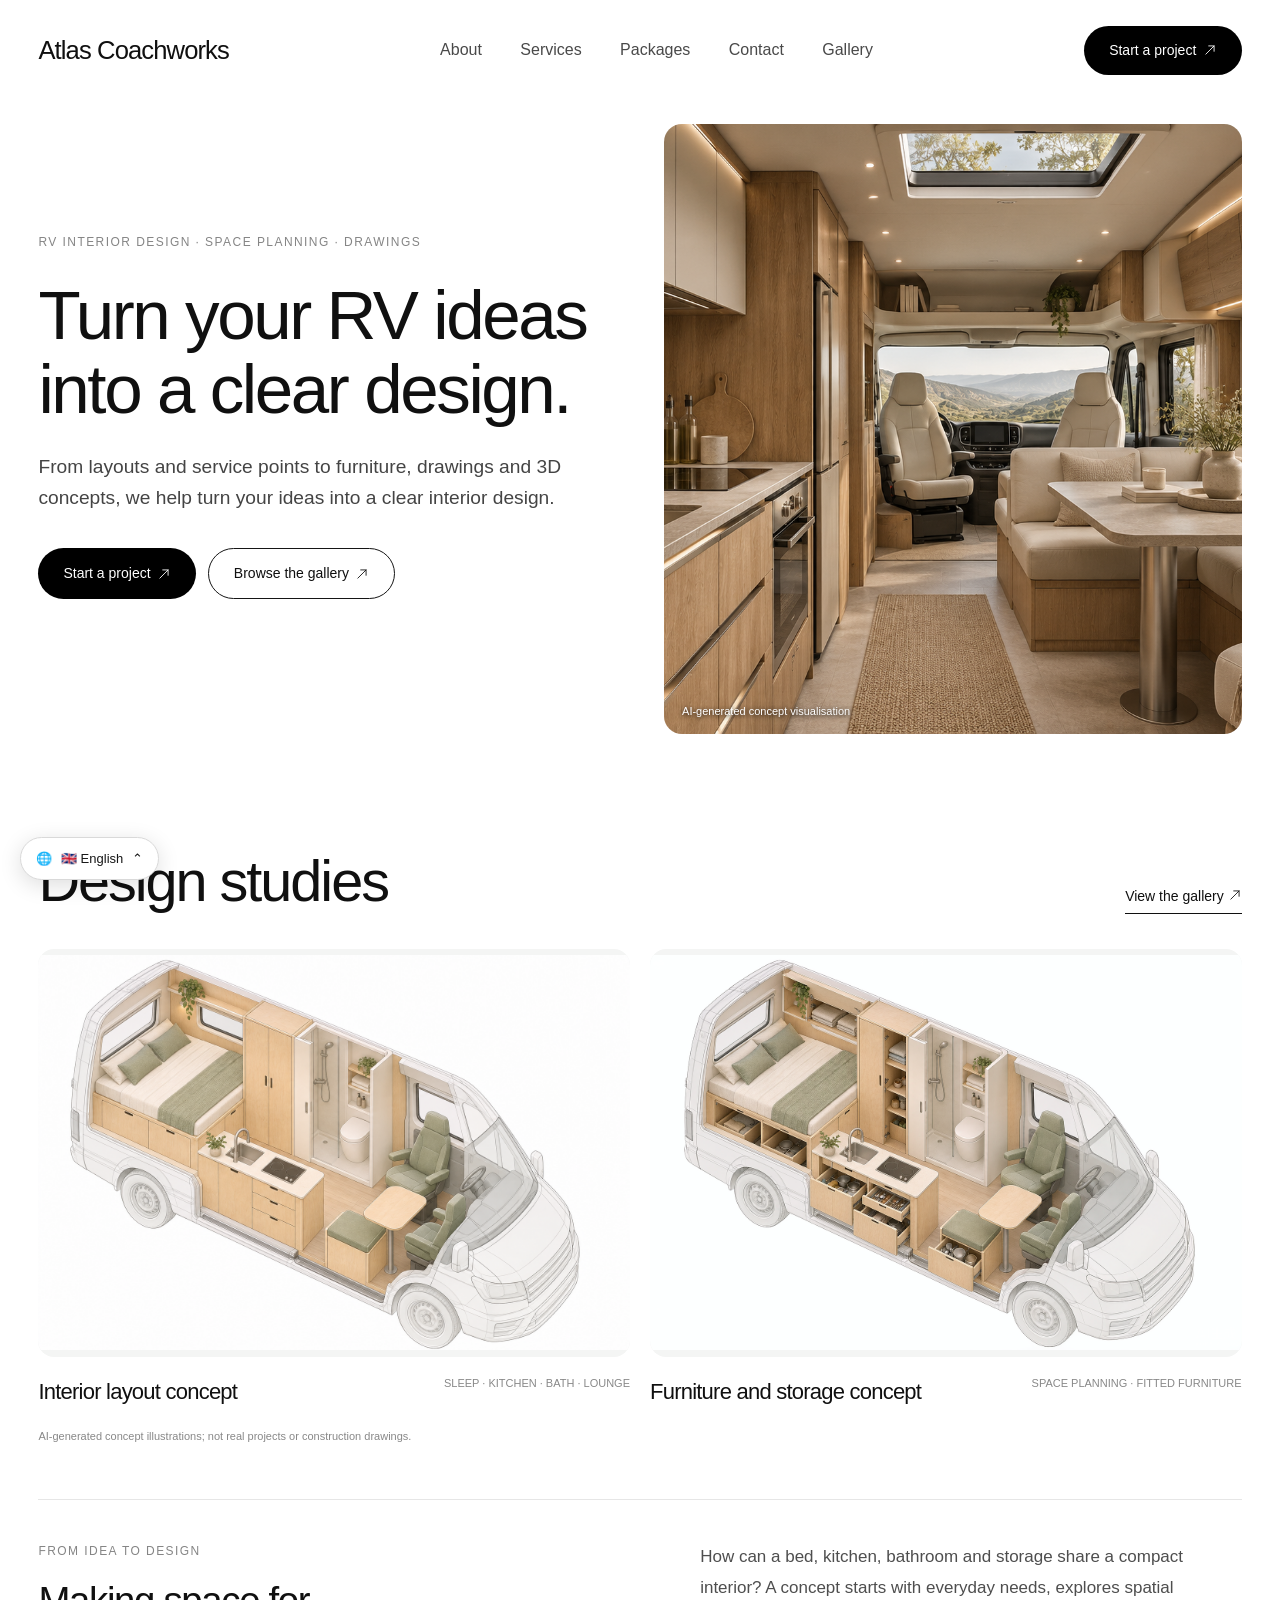
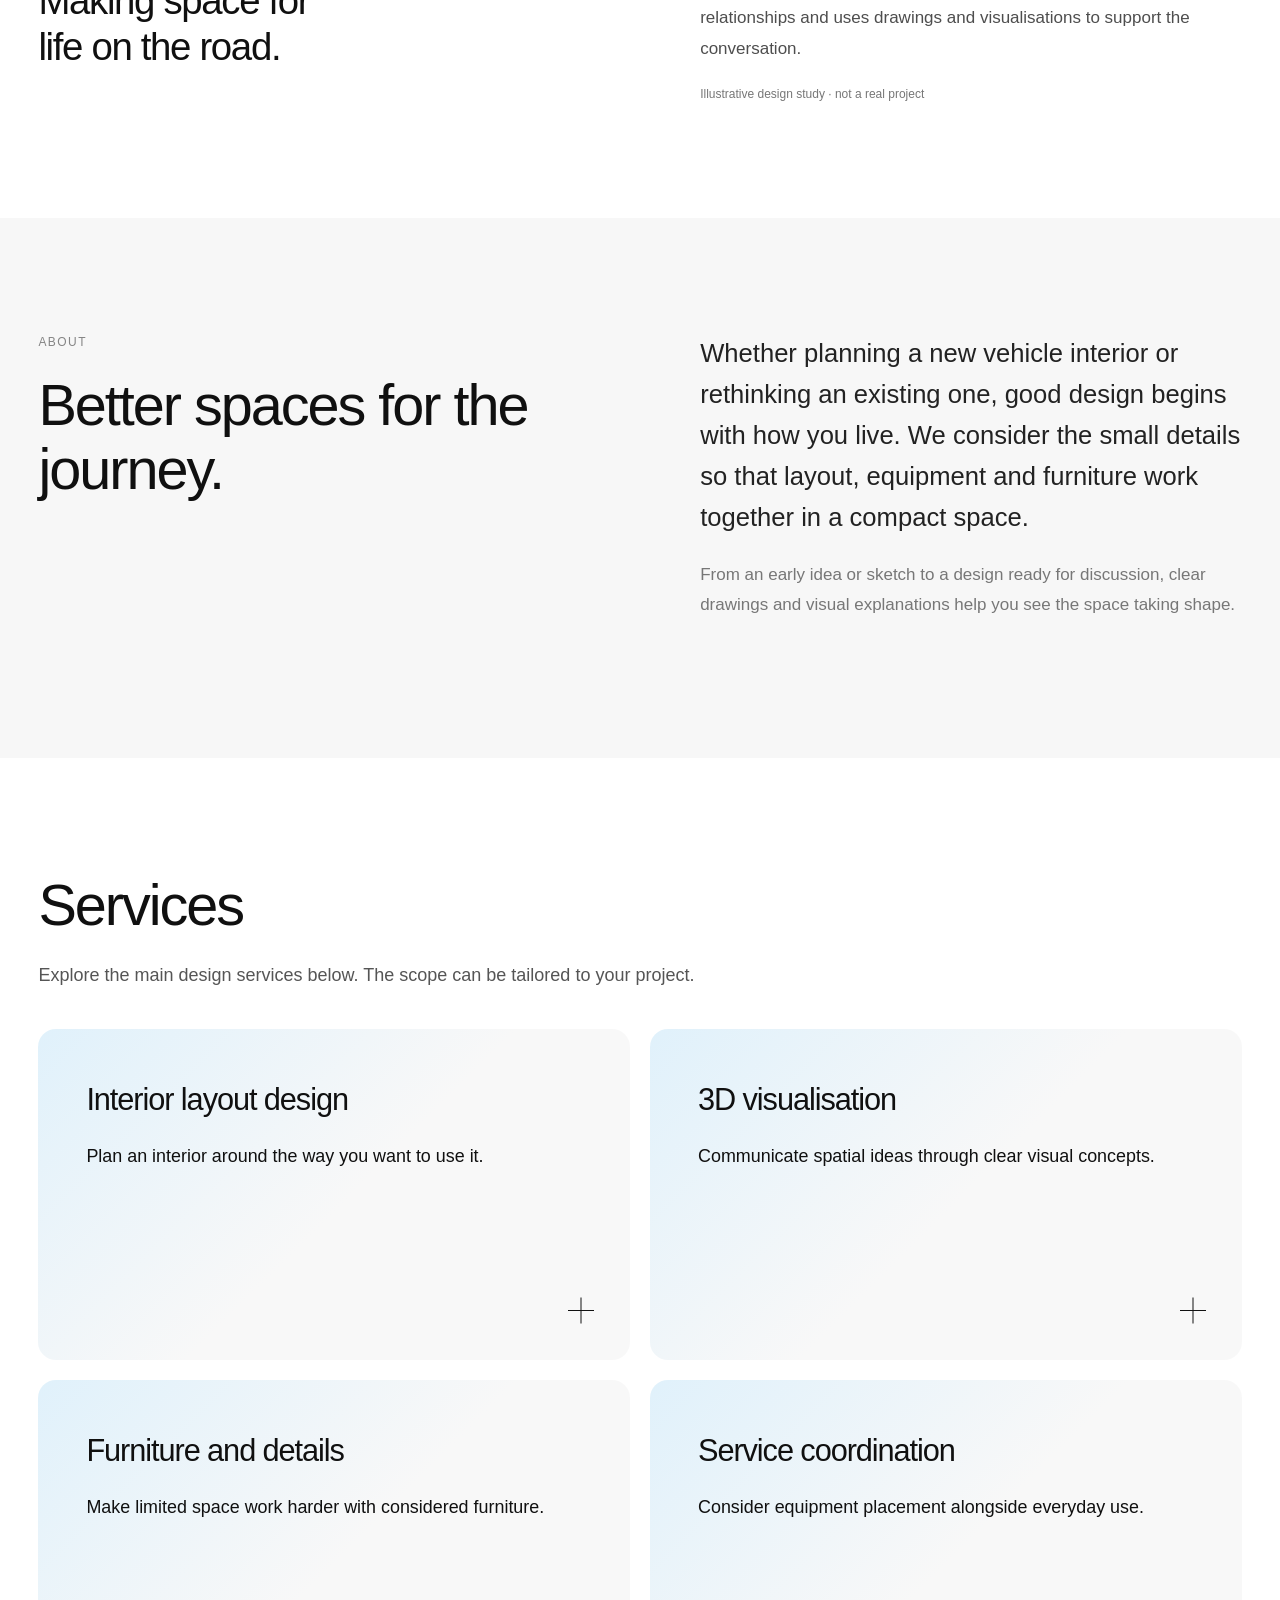
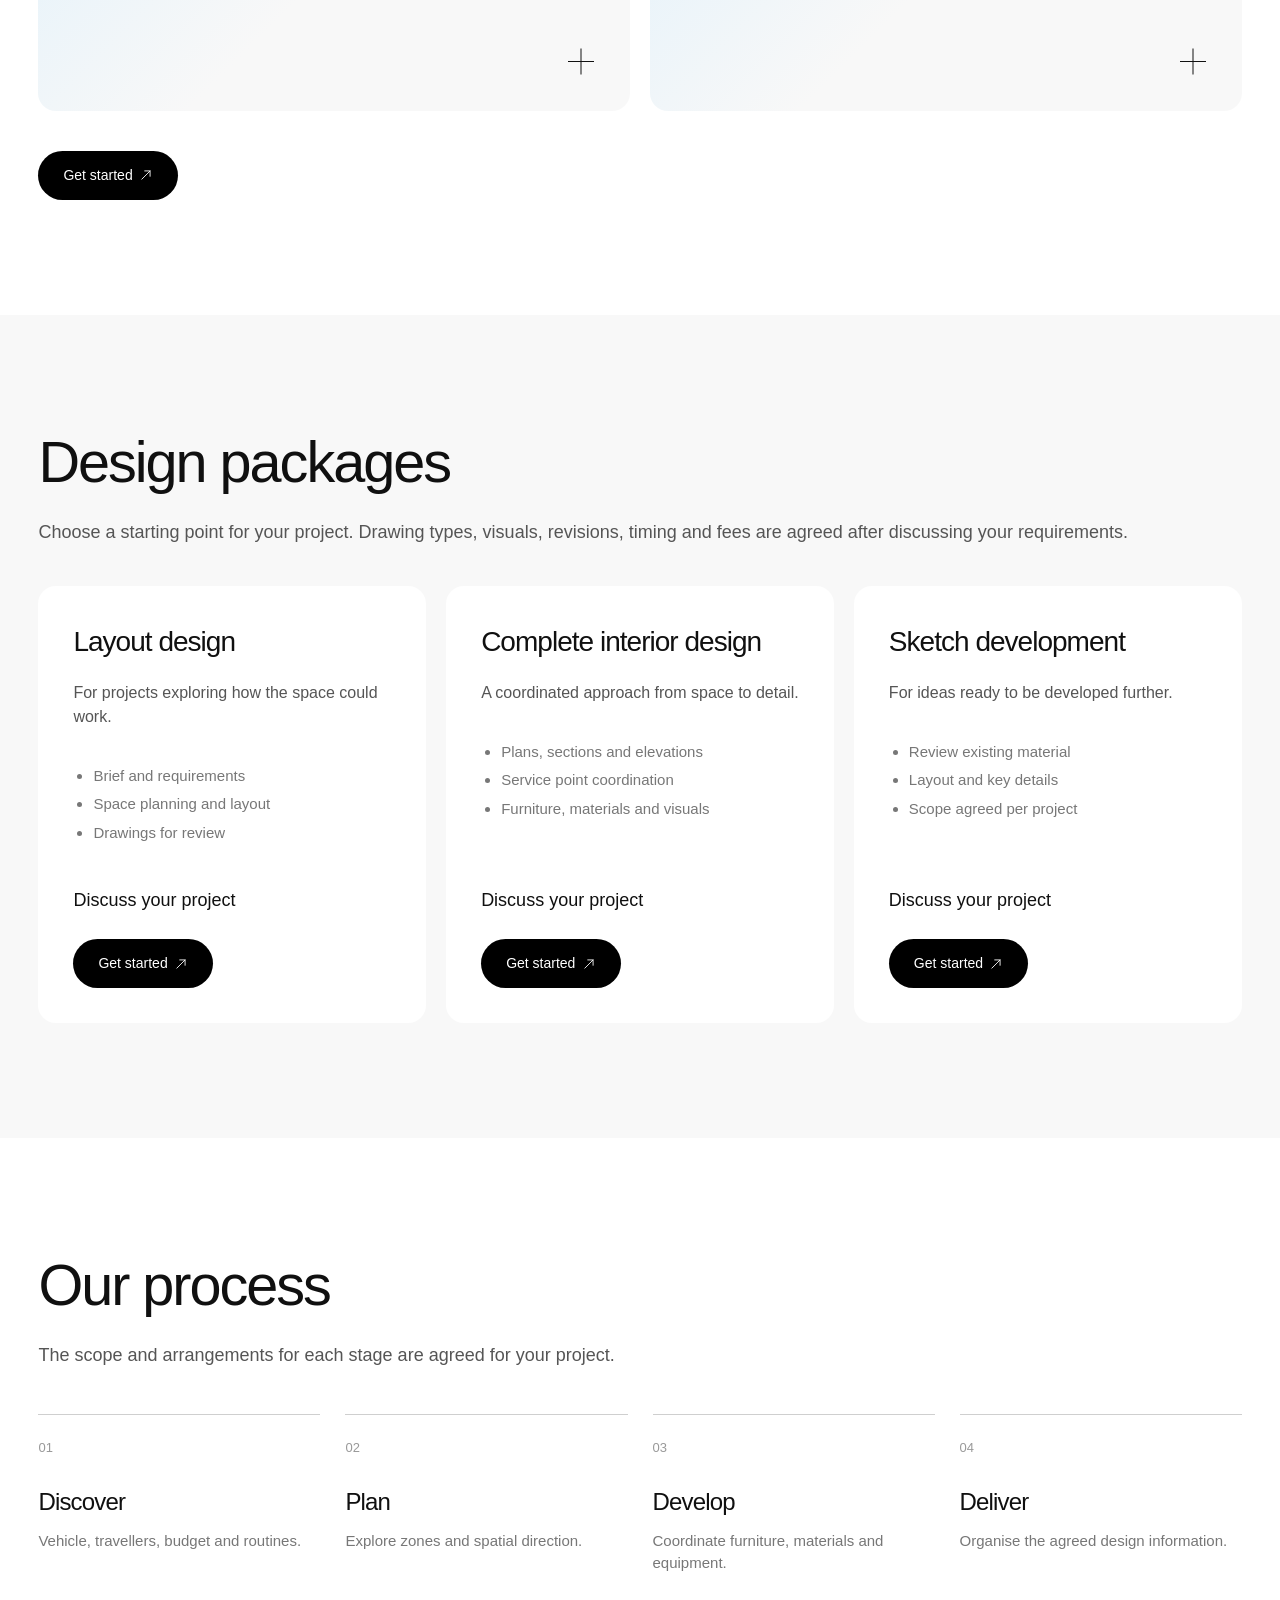
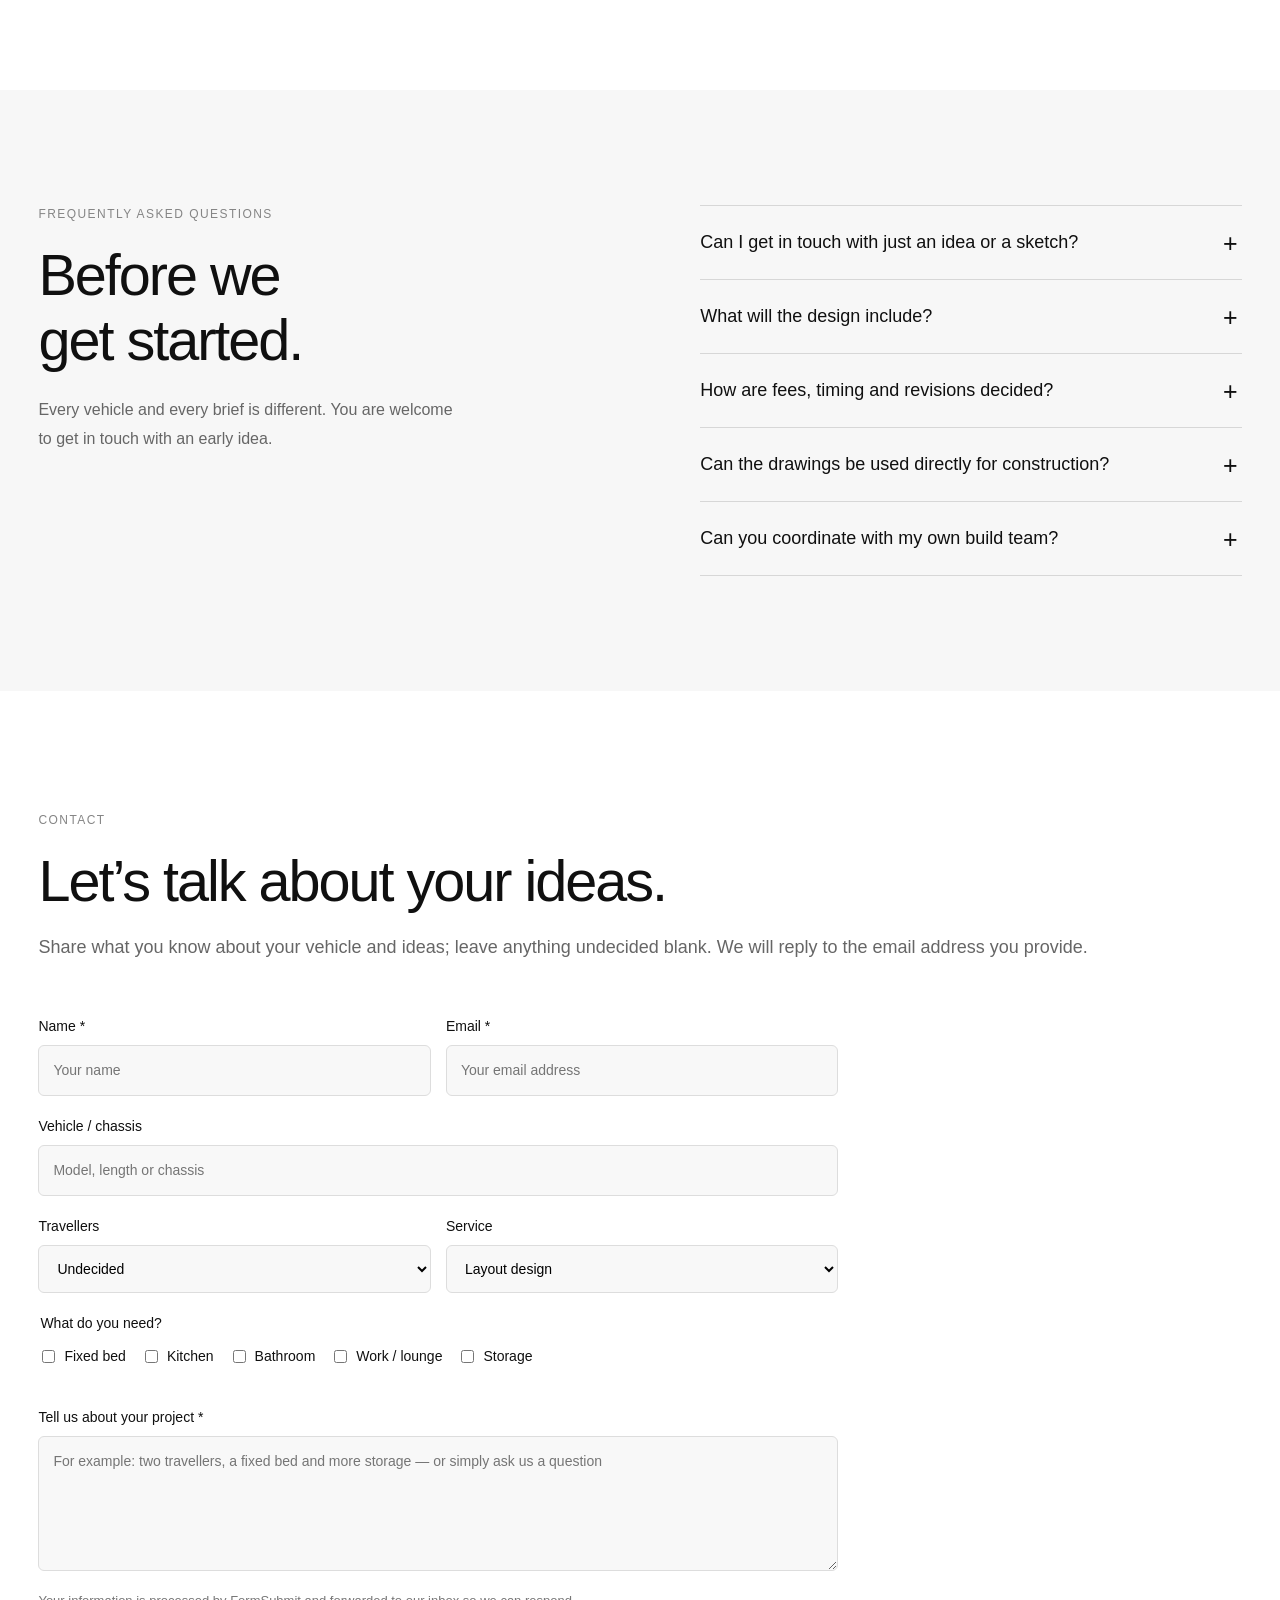
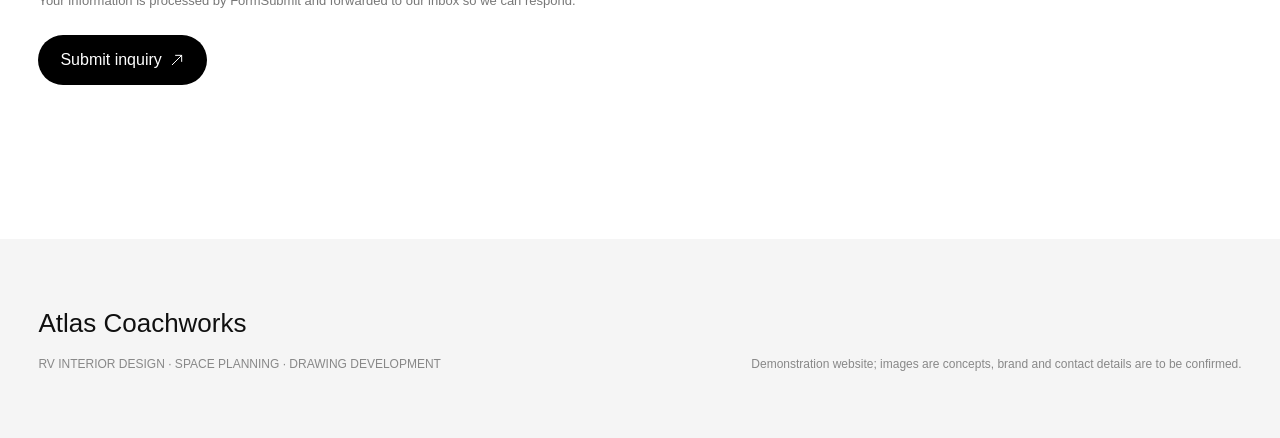
==== commit 7f5e2a4b: "feat:首页与画廊换用柜体储物轴测概念图，替换重复效果图" ====
--- a/public/index.html
+++ b/public/index.html
@@ -1,2 +1,2 @@
 <!DOCTYPE html>
-<html lang="en"><head><meta charset="utf-8"/><meta content="width=device-width,initial-scale=1" name="viewport"/><title>Atlas Coachworks | RV Interior Design</title><meta content="From space planning and fitted furniture to service point coordination, drawings and visuals help bring your interior into focus." name="description"/><link href="assets/css/reference.css?v=20261124-2" rel="stylesheet"/><link href="assets/css/language.css?v=20261124-2" rel="stylesheet"/></head><body><header class="header"><div class="header-inner"><a class="wordmark" href="index.html">Atlas Coachworks</a><nav aria-label="Navigation"><a href="#approach">About</a><a href="#services">Services</a><a href="#packages">Packages</a><a href="#brief">Contact</a><a href="gallery.html">Gallery</a></nav><div class="header-actions"><a class="pill dark nav-cta" href="#brief">Start a project <svg class="arrow-icon" width="16" height="16" aria-hidden="true" focusable="false" viewBox="0 0 24 24"><path d="M5 19 19 5M10 5h9v9"/></svg></a><button aria-expanded="false" aria-label="Menu" class="menu-toggle"><svg class="menu-icon" width="24" height="24" aria-hidden="true" focusable="false" viewBox="0 0 24 24"><path d="M3 6h18M3 12h18M3 18h18"/></svg></button></div></div><div class="mobile-nav" hidden=""><a href="#approach">About</a><a href="#services">Services</a><a href="#packages">Packages</a><a href="#brief">Contact</a><a href="gallery.html">Gallery</a><a href="#brief">Start a project <svg class="arrow-icon" width="16" height="16" aria-hidden="true" focusable="false" viewBox="0 0 24 24"><path d="M5 19 19 5M10 5h9v9"/></svg></a></div></header><main id="top"><section class="hero"><div class="hero-inner wrap"><div class="hero-text"><span class="eyebrow">RV INTERIOR DESIGN · SPACE PLANNING · DRAWINGS</span><h1>Turn your RV ideas<br/>into a clear design.</h1><p>From layouts and service points to furniture, drawings and 3D concepts, we help turn your ideas into a clear interior design.</p><div class="actions"><a class="pill dark" href="#brief">Start a project <svg class="arrow-icon" width="16" height="16" aria-hidden="true" focusable="false" viewBox="0 0 24 24"><path d="M5 19 19 5M10 5h9v9"/></svg></a><a class="pill outline" href="gallery.html">Browse the gallery <svg class="arrow-icon" width="16" height="16" aria-hidden="true" focusable="false" viewBox="0 0 24 24"><path d="M5 19 19 5M10 5h9v9"/></svg></a></div></div><div class="hero-image"><img alt="RV interior concept visualisation" src="assets/images/interior-concept-v3.png"/><span>AI-generated concept visualisation</span></div></div></section><section class="section project-section"><div class="wrap"><div class="section-top"><h2>Design studies</h2><a href="gallery.html">View the gallery <svg class="arrow-icon" width="16" height="16" aria-hidden="true" focusable="false" viewBox="0 0 24 24"><path d="M5 19 19 5M10 5h9v9"/></svg></a></div><div class="projects"><a class="project-card" href="gallery.html"><div class="project-image"><img alt="Interior layout concept" src="assets/images/axonometric-concept-01.png"/></div><div class="project-caption"><h3>Interior layout concept</h3><span>SLEEP · KITCHEN · BATH · LOUNGE</span></div></a><a class="project-card" href="gallery.html"><div class="project-image"><img alt="Furniture and storage concept" src="assets/images/axonometric-concept-02.png"/></div><div class="project-caption"><h3>Furniture and storage concept</h3><span>SPACE PLANNING · FITTED FURNITURE</span></div></a></div><p class="note">AI-generated concept illustrations; not real projects or construction drawings.</p><div class="concept-story"><div><p class="section-label">FROM IDEA TO DESIGN</p><h3>Making space for<br>life on the road.</h3></div><div><p>How can a bed, kitchen, bathroom and storage share a compact interior? A concept starts with everyday needs, explores spatial relationships and uses drawings and visualisations to support the conversation.</p><span>Illustrative design study · not a real project</span></div></div></div></section><section class="section about" id="approach"><div class="wrap about-grid"><div><p class="section-label">About</p><h2>Better spaces for the journey.</h2></div><div><p class="about-lead">Whether planning a new vehicle interior or rethinking an existing one, good design begins with how you live. We consider the small details so that layout, equipment and furniture work together in a compact space.</p><p>From an early idea or sketch to a design ready for discussion, clear drawings and visual explanations help you see the space taking shape.</p></div></div></section><section class="section services" id="services"><div class="wrap"><h2>Services</h2><p class="section-intro">Explore the main design services below. The scope can be tailored to your project.</p><div class="service-grid"><details class="service-card"><summary><span class="service-title">Interior layout design</span><span class="service-desc">Plan an interior around the way you want to use it.</span><span aria-hidden="true" class="service-plus"></span><span class="sr-only">Show details</span></summary><div class="service-detail"><p>This may include:</p><ul><li>Functional zones and space planning</li><li>Plans, sections and elevations</li><li>Circulation and storage</li><li>Drawing scope agreed per project</li></ul></div></details><details class="service-card"><summary><span class="service-title">3D visualisation</span><span class="service-desc">Communicate spatial ideas through clear visual concepts.</span><span aria-hidden="true" class="service-plus"></span><span class="sr-only">Show details</span></summary><div class="service-detail"><p>This may include:</p><ul><li>3D spatial studies</li><li>Furniture and equipment relationships</li><li>Material and atmosphere direction</li><li>Visual scope agreed per project</li></ul></div></details><details class="service-card"><summary><span class="service-title">Furniture and details</span><span class="service-desc">Make limited space work harder with considered furniture.</span><span aria-hidden="true" class="service-plus"></span><span class="sr-only">Show details</span></summary><div class="service-detail"><p>This may include:</p><ul><li>Fitted furniture layout</li><li>Cabinetry, worktops and storage</li><li>Key junctions and details</li><li>Drawing development</li></ul></div></details><details class="service-card"><summary><span class="service-title">Service coordination</span><span class="service-desc">Consider equipment placement alongside everyday use.</span><span aria-hidden="true" class="service-plus"></span><span class="sr-only">Show details</span></summary><div class="service-detail"><p>This may include:</p><ul><li>Lighting, switches and outlets</li><li>Water equipment coordination</li><li>Equipment and furniture relationships</li><li>Communication with your build team</li></ul></div></details></div><a class="pill dark section-button" href="#brief">Get started <svg class="arrow-icon" width="16" height="16" aria-hidden="true" focusable="false" viewBox="0 0 24 24"><path d="M5 19 19 5M10 5h9v9"/></svg></a></div></section><section class="section pricing" id="packages"><div class="wrap"><h2>Design packages</h2><p class="section-intro">Choose a starting point for your project. Drawing types, visuals, revisions, timing and fees are agreed after discussing your requirements.</p><div class="package-grid"><article><h3>Layout design</h3><p>For projects exploring how the space could work.</p><ul><li>Brief and requirements</li><li>Space planning and layout</li><li>Drawings for review</li></ul><strong>Discuss your project</strong><a class="pill dark" href="#brief">Get started <svg class="arrow-icon" width="16" height="16" aria-hidden="true" focusable="false" viewBox="0 0 24 24"><path d="M5 19 19 5M10 5h9v9"/></svg></a></article><article><h3>Complete interior design</h3><p>A coordinated approach from space to detail.</p><ul><li>Plans, sections and elevations</li><li>Service point coordination</li><li>Furniture, materials and visuals</li></ul><strong>Discuss your project</strong><a class="pill dark" href="#brief">Get started <svg class="arrow-icon" width="16" height="16" aria-hidden="true" focusable="false" viewBox="0 0 24 24"><path d="M5 19 19 5M10 5h9v9"/></svg></a></article><article><h3>Sketch development</h3><p>For ideas ready to be developed further.</p><ul><li>Review existing material</li><li>Layout and key details</li><li>Scope agreed per project</li></ul><strong>Discuss your project</strong><a class="pill dark" href="#brief">Get started <svg class="arrow-icon" width="16" height="16" aria-hidden="true" focusable="false" viewBox="0 0 24 24"><path d="M5 19 19 5M10 5h9v9"/></svg></a></article></div></div></section><section class="section process"><div class="wrap"><h2>Our process</h2><p class="section-intro">The scope and arrangements for each stage are agreed for your project.</p><div class="process-grid"><article><span>01</span><h3>Discover</h3><p>Vehicle, travellers, budget and routines.</p></article><article><span>02</span><h3>Plan</h3><p>Explore zones and spatial direction.</p></article><article><span>03</span><h3>Develop</h3><p>Coordinate furniture, materials and equipment.</p></article><article><span>04</span><h3>Deliver</h3><p>Organise the agreed design information.</p></article></div></div></section><section class="section faq" id="faq"><div class="wrap faq-layout"><div><p class="section-label">FREQUENTLY ASKED QUESTIONS</p><h2>Before we<br>get started.</h2><p class="faq-intro">Every vehicle and every brief is different. You are welcome to get in touch with an early idea.</p></div><div class="faq-list"><details><summary>Can I get in touch with just an idea or a sketch?</summary><p>Yes. Tell us about your vehicle, who will use it, the spaces you like and the problems you want to solve. Any sketches or existing information will help the conversation.</p></details><details><summary>What will the design include?</summary><p>Depending on the brief, it may cover layout, furniture, service points and visualisations. Drawing types, level of detail and file formats are agreed before work begins.</p></details><details><summary>How are fees, timing and revisions decided?</summary><p>These depend on the vehicle information available, the scope and complexity. Once we understand your needs, we can agree on a fee, schedule and revision scope.</p></details><details><summary>Can the drawings be used directly for construction?</summary><p>The images and drawings shown here are concepts, not construction documents. The depth of actual project drawings must be agreed separately; construction, equipment safety and vehicle compliance should be verified by the relevant specialists and build team.</p></details><details><summary>Can you coordinate with my own build team?</summary><p>Tell us about your build team and the coordination you need when you get in touch. The approach and scope are agreed for each project.</p></details></div></div></section><section class="contact-heading"><div class="wrap"><p class="section-label">Contact</p><h2>Let’s talk about your ideas.</h2><p>Share what you know about your vehicle and ideas; leave anything undecided blank. We will reply to the email address you provide.</p></div></section><section class="brief-section section" id="brief"><div class="wrap brief-layout"><form class="brief-form" id="inquiryForm"><div class="brief-row"><label>Name <span aria-hidden="true">*</span><input autocomplete="name" maxlength="100" name="name" placeholder="Your name" required=""/></label><label>Email <span aria-hidden="true">*</span><input autocomplete="email" maxlength="254" name="email" placeholder="Your email address" required="" type="email"/></label></div><label>Vehicle / chassis<input maxlength="150" name="vehicle" placeholder="Model, length or chassis"/></label><div class="brief-row"><label>Travellers<select name="people"><option>Undecided</option><option>1 person</option><option>2 people</option><option>3–4 people</option><option>More than 4</option></select></label><label>Service<select name="service"><option>Layout design</option><option>Complete interior design</option><option>Sketch development</option><option>Service point coordination</option><option>Other</option></select></label></div><fieldset><legend>What do you need?</legend><label><input name="feature" type="checkbox" value="Fixed bed"/> Fixed bed</label><label><input name="feature" type="checkbox" value="Kitchen"/> Kitchen</label><label><input name="feature" type="checkbox" value="Bathroom"/> Bathroom</label><label><input name="feature" type="checkbox" value="Work / lounge"/> Work / lounge</label><label><input name="feature" type="checkbox" value="Storage"/> Storage</label></fieldset><label>Tell us about your project <span aria-hidden="true">*</span><textarea maxlength="5000" name="message" placeholder="For example: two travellers, a fixed bed and more storage — or simply ask us a question" required="" rows="5"></textarea></label><label aria-hidden="true" class="honeypot">Leave empty<input autocomplete="off" name="_honey" tabindex="-1"/></label><p class="form-privacy">Your information is processed by FormSubmit and forwarded to our inbox so we can respond.</p><button type="submit">Submit inquiry <svg class="arrow-icon" width="16" height="16" aria-hidden="true" focusable="false" viewBox="0 0 24 24"><path d="M5 19 19 5M10 5h9v9"/></svg></button><p aria-live="polite" class="inquiry-status" id="inquiryStatus" role="status"></p></form></div></section></main><footer><div class="wrap footer-inner"><div><strong>Atlas Coachworks</strong><p>RV INTERIOR DESIGN · SPACE PLANNING · DRAWING DEVELOPMENT</p></div><span>Demonstration website; images are concepts, brand and contact details are to be confirmed.</span></div></footer><script src="assets/js/studio.js?v=20261124-2"></script><script src="assets/js/language.js?v=20261124-2"></script></body></html>+<html lang="en"><head><meta charset="utf-8"/><meta content="width=device-width,initial-scale=1" name="viewport"/><title>Atlas Coachworks | RV Interior Design</title><meta content="From space planning and fitted furniture to service point coordination, drawings and visuals help bring your interior into focus." name="description"/><link href="assets/css/reference.css?v=20261124-2" rel="stylesheet"/><link href="assets/css/language.css?v=20261124-2" rel="stylesheet"/></head><body><header class="header"><div class="header-inner"><a class="wordmark" href="index.html">Atlas Coachworks</a><nav aria-label="Navigation"><a href="#approach">About</a><a href="#services">Services</a><a href="#packages">Packages</a><a href="#brief">Contact</a><a href="gallery.html">Gallery</a></nav><div class="header-actions"><a class="pill dark nav-cta" href="#brief">Start a project <svg class="arrow-icon" width="16" height="16" aria-hidden="true" focusable="false" viewBox="0 0 24 24"><path d="M5 19 19 5M10 5h9v9"/></svg></a><button aria-expanded="false" aria-label="Menu" class="menu-toggle"><svg class="menu-icon" width="24" height="24" aria-hidden="true" focusable="false" viewBox="0 0 24 24"><path d="M3 6h18M3 12h18M3 18h18"/></svg></button></div></div><div class="mobile-nav" hidden=""><a href="#approach">About</a><a href="#services">Services</a><a href="#packages">Packages</a><a href="#brief">Contact</a><a href="gallery.html">Gallery</a><a href="#brief">Start a project <svg class="arrow-icon" width="16" height="16" aria-hidden="true" focusable="false" viewBox="0 0 24 24"><path d="M5 19 19 5M10 5h9v9"/></svg></a></div></header><main id="top"><section class="hero"><div class="hero-inner wrap"><div class="hero-text"><span class="eyebrow">RV INTERIOR DESIGN · SPACE PLANNING · DRAWINGS</span><h1>Turn your RV ideas<br/>into a clear design.</h1><p>From layouts and service points to furniture, drawings and 3D concepts, we help turn your ideas into a clear interior design.</p><div class="actions"><a class="pill dark" href="#brief">Start a project <svg class="arrow-icon" width="16" height="16" aria-hidden="true" focusable="false" viewBox="0 0 24 24"><path d="M5 19 19 5M10 5h9v9"/></svg></a><a class="pill outline" href="gallery.html">Browse the gallery <svg class="arrow-icon" width="16" height="16" aria-hidden="true" focusable="false" viewBox="0 0 24 24"><path d="M5 19 19 5M10 5h9v9"/></svg></a></div></div><div class="hero-image"><img alt="RV interior concept visualisation" src="assets/images/interior-concept-v3.png"/><span>AI-generated concept visualisation</span></div></div></section><section class="section project-section"><div class="wrap"><div class="section-top"><h2>Design studies</h2><a href="gallery.html">View the gallery <svg class="arrow-icon" width="16" height="16" aria-hidden="true" focusable="false" viewBox="0 0 24 24"><path d="M5 19 19 5M10 5h9v9"/></svg></a></div><div class="projects"><a class="project-card" href="gallery.html"><div class="project-image"><img alt="Interior layout concept" src="assets/images/axonometric-concept-01.png"/></div><div class="project-caption"><h3>Interior layout concept</h3><span>SLEEP · KITCHEN · BATH · LOUNGE</span></div></a><a class="project-card" href="gallery.html"><div class="project-image"><img alt="Furniture and storage concept" src="assets/images/axonometric-storage-concept.png"/></div><div class="project-caption"><h3>Furniture and storage concept</h3><span>SPACE PLANNING · FITTED FURNITURE</span></div></a></div><p class="note">AI-generated concept illustrations; not real projects or construction drawings.</p><div class="concept-story"><div><p class="section-label">FROM IDEA TO DESIGN</p><h3>Making space for<br>life on the road.</h3></div><div><p>How can a bed, kitchen, bathroom and storage share a compact interior? A concept starts with everyday needs, explores spatial relationships and uses drawings and visualisations to support the conversation.</p><span>Illustrative design study · not a real project</span></div></div></div></section><section class="section about" id="approach"><div class="wrap about-grid"><div><p class="section-label">About</p><h2>Better spaces for the journey.</h2></div><div><p class="about-lead">Whether planning a new vehicle interior or rethinking an existing one, good design begins with how you live. We consider the small details so that layout, equipment and furniture work together in a compact space.</p><p>From an early idea or sketch to a design ready for discussion, clear drawings and visual explanations help you see the space taking shape.</p></div></div></section><section class="section services" id="services"><div class="wrap"><h2>Services</h2><p class="section-intro">Explore the main design services below. The scope can be tailored to your project.</p><div class="service-grid"><details class="service-card"><summary><span class="service-title">Interior layout design</span><span class="service-desc">Plan an interior around the way you want to use it.</span><span aria-hidden="true" class="service-plus"></span><span class="sr-only">Show details</span></summary><div class="service-detail"><p>This may include:</p><ul><li>Functional zones and space planning</li><li>Plans, sections and elevations</li><li>Circulation and storage</li><li>Drawing scope agreed per project</li></ul></div></details><details class="service-card"><summary><span class="service-title">3D visualisation</span><span class="service-desc">Communicate spatial ideas through clear visual concepts.</span><span aria-hidden="true" class="service-plus"></span><span class="sr-only">Show details</span></summary><div class="service-detail"><p>This may include:</p><ul><li>3D spatial studies</li><li>Furniture and equipment relationships</li><li>Material and atmosphere direction</li><li>Visual scope agreed per project</li></ul></div></details><details class="service-card"><summary><span class="service-title">Furniture and details</span><span class="service-desc">Make limited space work harder with considered furniture.</span><span aria-hidden="true" class="service-plus"></span><span class="sr-only">Show details</span></summary><div class="service-detail"><p>This may include:</p><ul><li>Fitted furniture layout</li><li>Cabinetry, worktops and storage</li><li>Key junctions and details</li><li>Drawing development</li></ul></div></details><details class="service-card"><summary><span class="service-title">Service coordination</span><span class="service-desc">Consider equipment placement alongside everyday use.</span><span aria-hidden="true" class="service-plus"></span><span class="sr-only">Show details</span></summary><div class="service-detail"><p>This may include:</p><ul><li>Lighting, switches and outlets</li><li>Water equipment coordination</li><li>Equipment and furniture relationships</li><li>Communication with your build team</li></ul></div></details></div><a class="pill dark section-button" href="#brief">Get started <svg class="arrow-icon" width="16" height="16" aria-hidden="true" focusable="false" viewBox="0 0 24 24"><path d="M5 19 19 5M10 5h9v9"/></svg></a></div></section><section class="section pricing" id="packages"><div class="wrap"><h2>Design packages</h2><p class="section-intro">Choose a starting point for your project. Drawing types, visuals, revisions, timing and fees are agreed after discussing your requirements.</p><div class="package-grid"><article><h3>Layout design</h3><p>For projects exploring how the space could work.</p><ul><li>Brief and requirements</li><li>Space planning and layout</li><li>Drawings for review</li></ul><strong>Discuss your project</strong><a class="pill dark" href="#brief">Get started <svg class="arrow-icon" width="16" height="16" aria-hidden="true" focusable="false" viewBox="0 0 24 24"><path d="M5 19 19 5M10 5h9v9"/></svg></a></article><article><h3>Complete interior design</h3><p>A coordinated approach from space to detail.</p><ul><li>Plans, sections and elevations</li><li>Service point coordination</li><li>Furniture, materials and visuals</li></ul><strong>Discuss your project</strong><a class="pill dark" href="#brief">Get started <svg class="arrow-icon" width="16" height="16" aria-hidden="true" focusable="false" viewBox="0 0 24 24"><path d="M5 19 19 5M10 5h9v9"/></svg></a></article><article><h3>Sketch development</h3><p>For ideas ready to be developed further.</p><ul><li>Review existing material</li><li>Layout and key details</li><li>Scope agreed per project</li></ul><strong>Discuss your project</strong><a class="pill dark" href="#brief">Get started <svg class="arrow-icon" width="16" height="16" aria-hidden="true" focusable="false" viewBox="0 0 24 24"><path d="M5 19 19 5M10 5h9v9"/></svg></a></article></div></div></section><section class="section process"><div class="wrap"><h2>Our process</h2><p class="section-intro">The scope and arrangements for each stage are agreed for your project.</p><div class="process-grid"><article><span>01</span><h3>Discover</h3><p>Vehicle, travellers, budget and routines.</p></article><article><span>02</span><h3>Plan</h3><p>Explore zones and spatial direction.</p></article><article><span>03</span><h3>Develop</h3><p>Coordinate furniture, materials and equipment.</p></article><article><span>04</span><h3>Deliver</h3><p>Organise the agreed design information.</p></article></div></div></section><section class="section faq" id="faq"><div class="wrap faq-layout"><div><p class="section-label">FREQUENTLY ASKED QUESTIONS</p><h2>Before we<br>get started.</h2><p class="faq-intro">Every vehicle and every brief is different. You are welcome to get in touch with an early idea.</p></div><div class="faq-list"><details><summary>Can I get in touch with just an idea or a sketch?</summary><p>Yes. Tell us about your vehicle, who will use it, the spaces you like and the problems you want to solve. Any sketches or existing information will help the conversation.</p></details><details><summary>What will the design include?</summary><p>Depending on the brief, it may cover layout, furniture, service points and visualisations. Drawing types, level of detail and file formats are agreed before work begins.</p></details><details><summary>How are fees, timing and revisions decided?</summary><p>These depend on the vehicle information available, the scope and complexity. Once we understand your needs, we can agree on a fee, schedule and revision scope.</p></details><details><summary>Can the drawings be used directly for construction?</summary><p>The images and drawings shown here are concepts, not construction documents. The depth of actual project drawings must be agreed separately; construction, equipment safety and vehicle compliance should be verified by the relevant specialists and build team.</p></details><details><summary>Can you coordinate with my own build team?</summary><p>Tell us about your build team and the coordination you need when you get in touch. The approach and scope are agreed for each project.</p></details></div></div></section><section class="contact-heading"><div class="wrap"><p class="section-label">Contact</p><h2>Let’s talk about your ideas.</h2><p>Share what you know about your vehicle and ideas; leave anything undecided blank. We will reply to the email address you provide.</p></div></section><section class="brief-section section" id="brief"><div class="wrap brief-layout"><form class="brief-form" id="inquiryForm"><div class="brief-row"><label>Name <span aria-hidden="true">*</span><input autocomplete="name" maxlength="100" name="name" placeholder="Your name" required=""/></label><label>Email <span aria-hidden="true">*</span><input autocomplete="email" maxlength="254" name="email" placeholder="Your email address" required="" type="email"/></label></div><label>Vehicle / chassis<input maxlength="150" name="vehicle" placeholder="Model, length or chassis"/></label><div class="brief-row"><label>Travellers<select name="people"><option>Undecided</option><option>1 person</option><option>2 people</option><option>3–4 people</option><option>More than 4</option></select></label><label>Service<select name="service"><option>Layout design</option><option>Complete interior design</option><option>Sketch development</option><option>Service point coordination</option><option>Other</option></select></label></div><fieldset><legend>What do you need?</legend><label><input name="feature" type="checkbox" value="Fixed bed"/> Fixed bed</label><label><input name="feature" type="checkbox" value="Kitchen"/> Kitchen</label><label><input name="feature" type="checkbox" value="Bathroom"/> Bathroom</label><label><input name="feature" type="checkbox" value="Work / lounge"/> Work / lounge</label><label><input name="feature" type="checkbox" value="Storage"/> Storage</label></fieldset><label>Tell us about your project <span aria-hidden="true">*</span><textarea maxlength="5000" name="message" placeholder="For example: two travellers, a fixed bed and more storage — or simply ask us a question" required="" rows="5"></textarea></label><label aria-hidden="true" class="honeypot">Leave empty<input autocomplete="off" name="_honey" tabindex="-1"/></label><p class="form-privacy">Your information is processed by FormSubmit and forwarded to our inbox so we can respond.</p><button type="submit">Submit inquiry <svg class="arrow-icon" width="16" height="16" aria-hidden="true" focusable="false" viewBox="0 0 24 24"><path d="M5 19 19 5M10 5h9v9"/></svg></button><p aria-live="polite" class="inquiry-status" id="inquiryStatus" role="status"></p></form></div></section></main><footer><div class="wrap footer-inner"><div><strong>Atlas Coachworks</strong><p>RV INTERIOR DESIGN · SPACE PLANNING · DRAWING DEVELOPMENT</p></div><span>Demonstration website; images are concepts, brand and contact details are to be confirmed.</span></div></footer><script src="assets/js/studio.js?v=20261124-2"></script><script src="assets/js/language.js?v=20261124-2"></script></body></html>
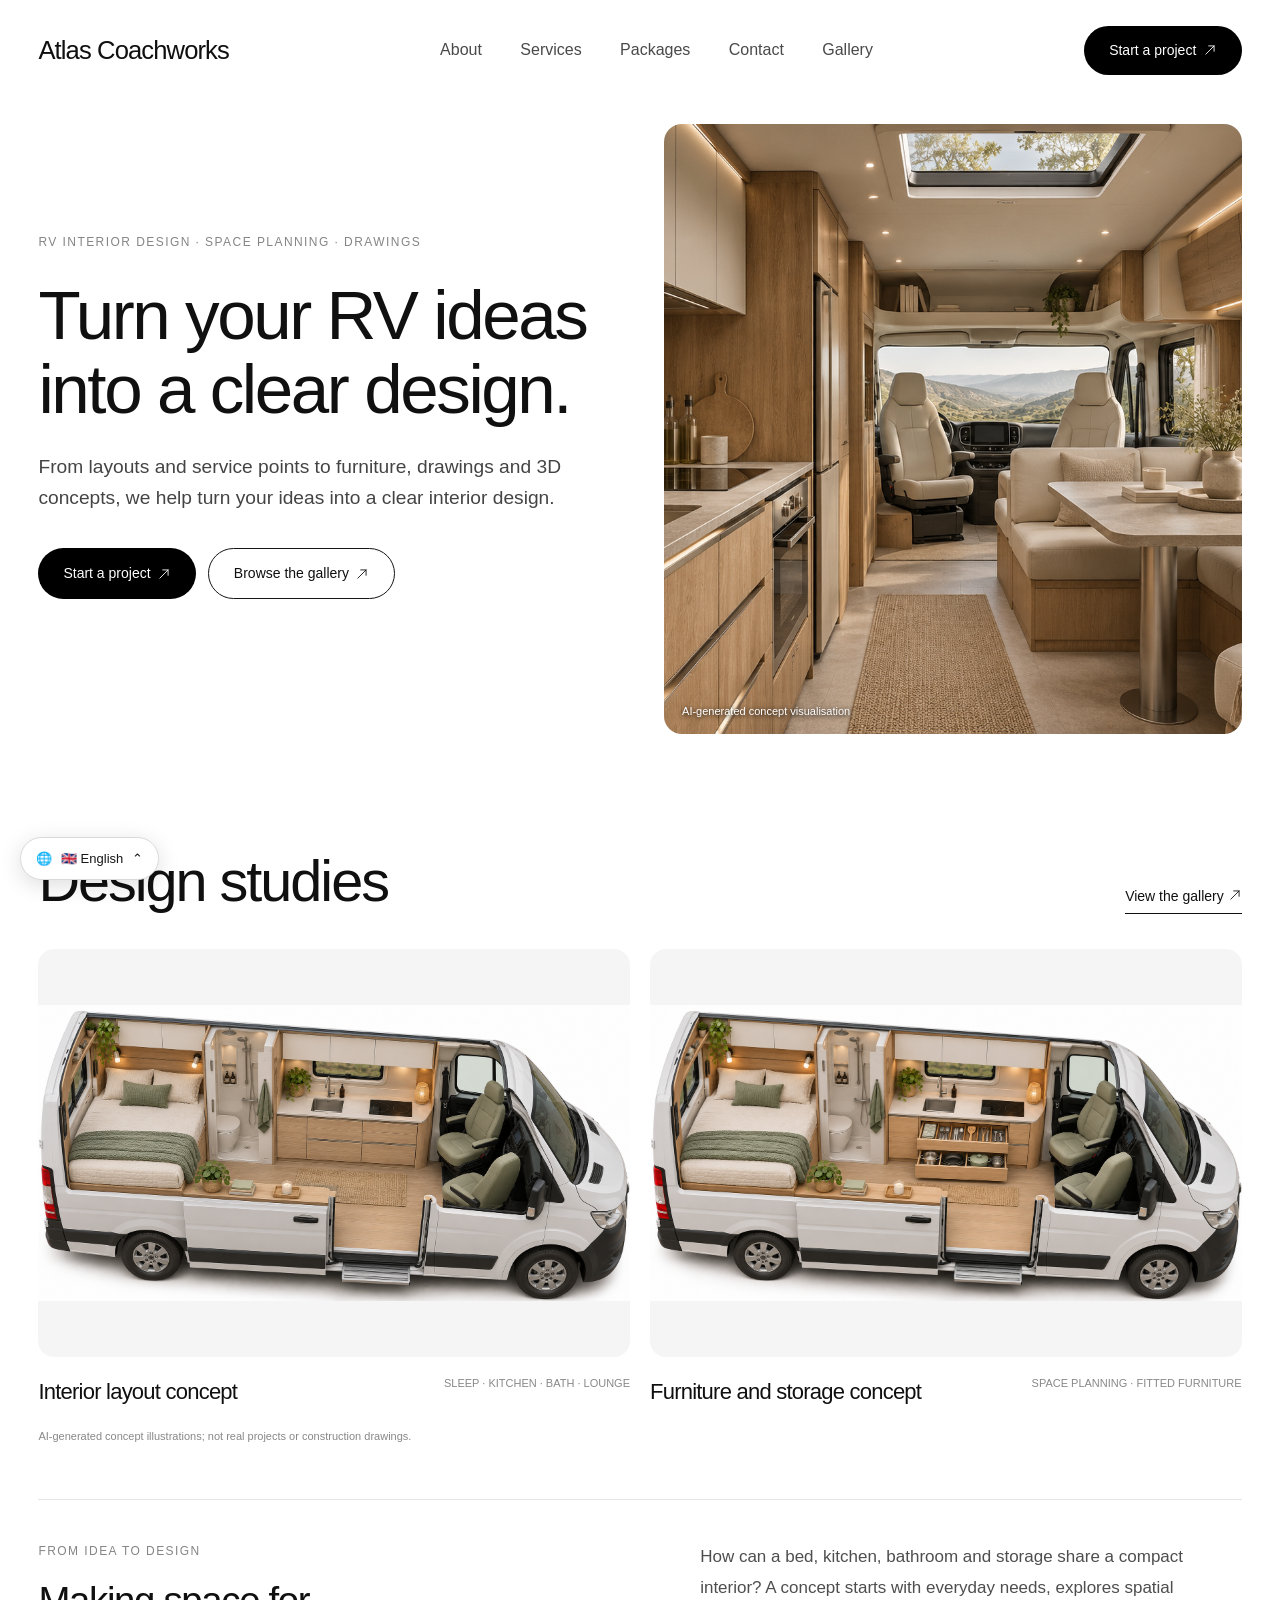
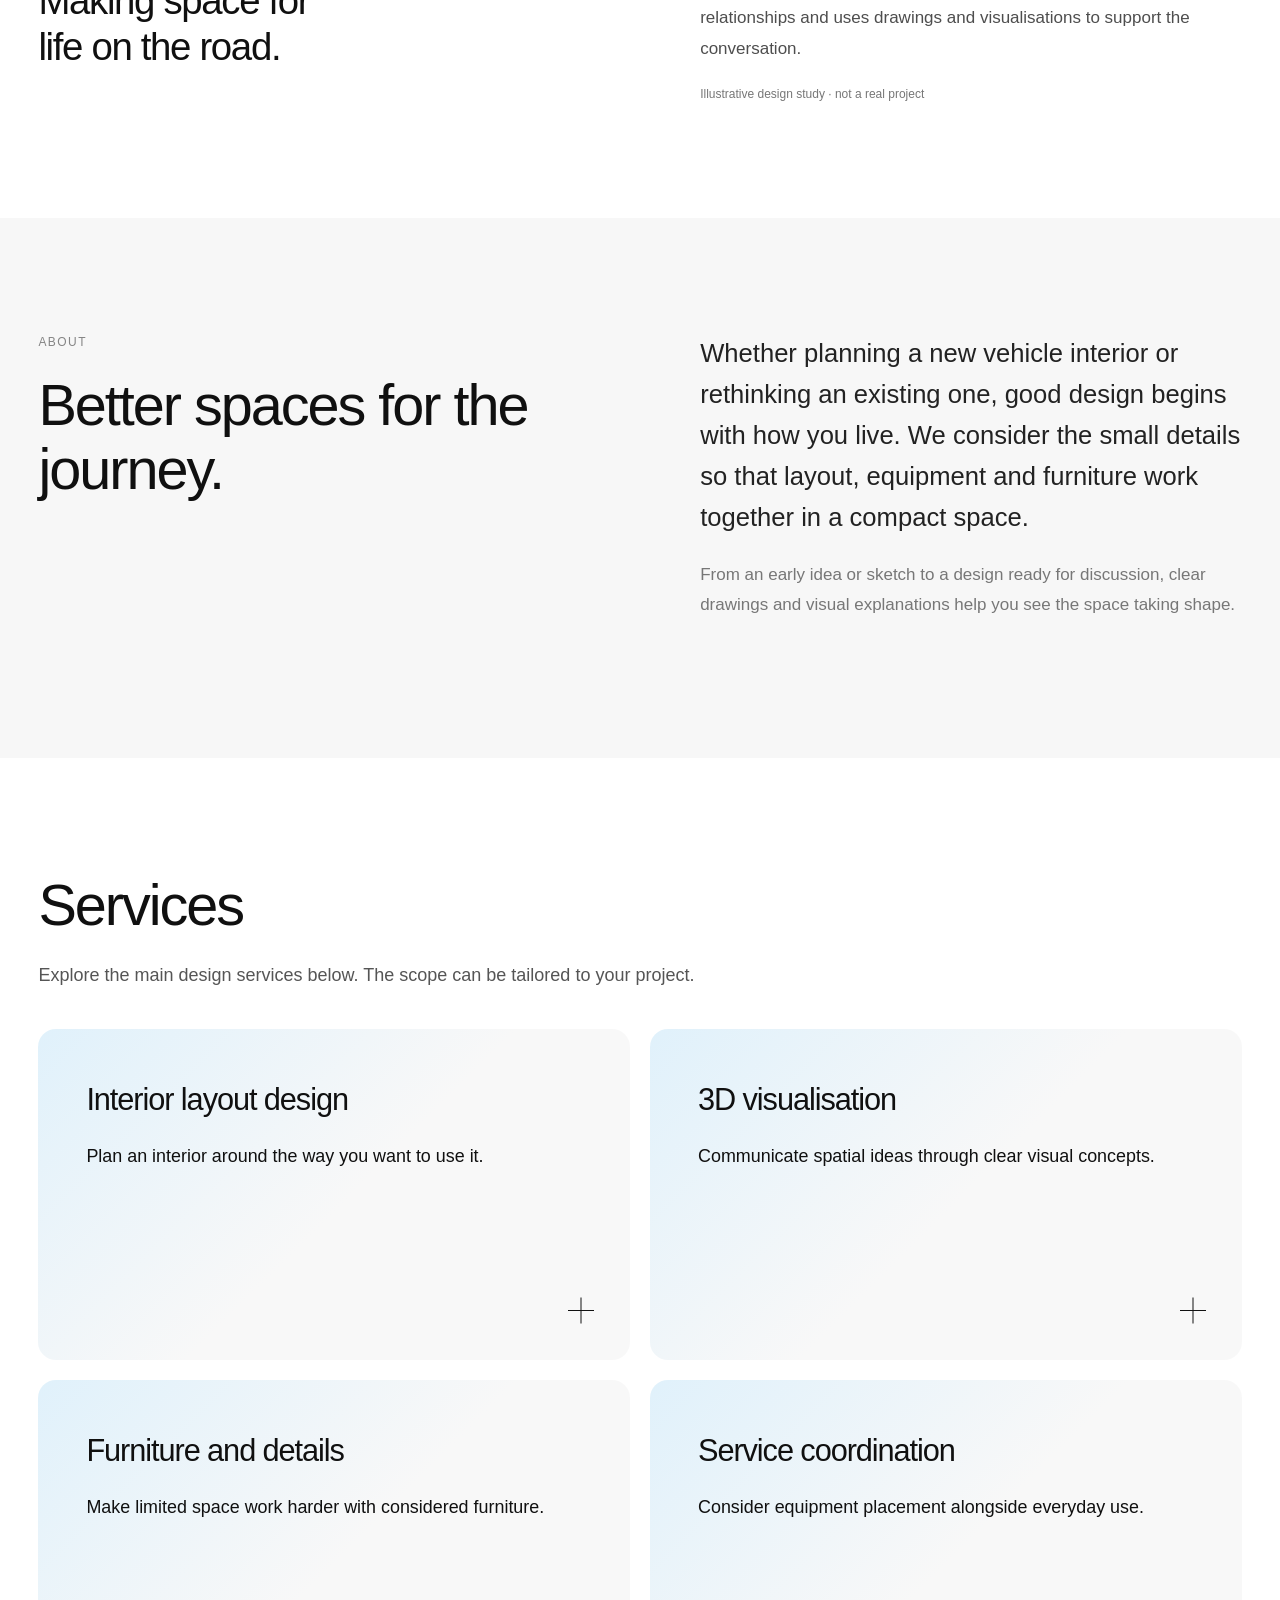
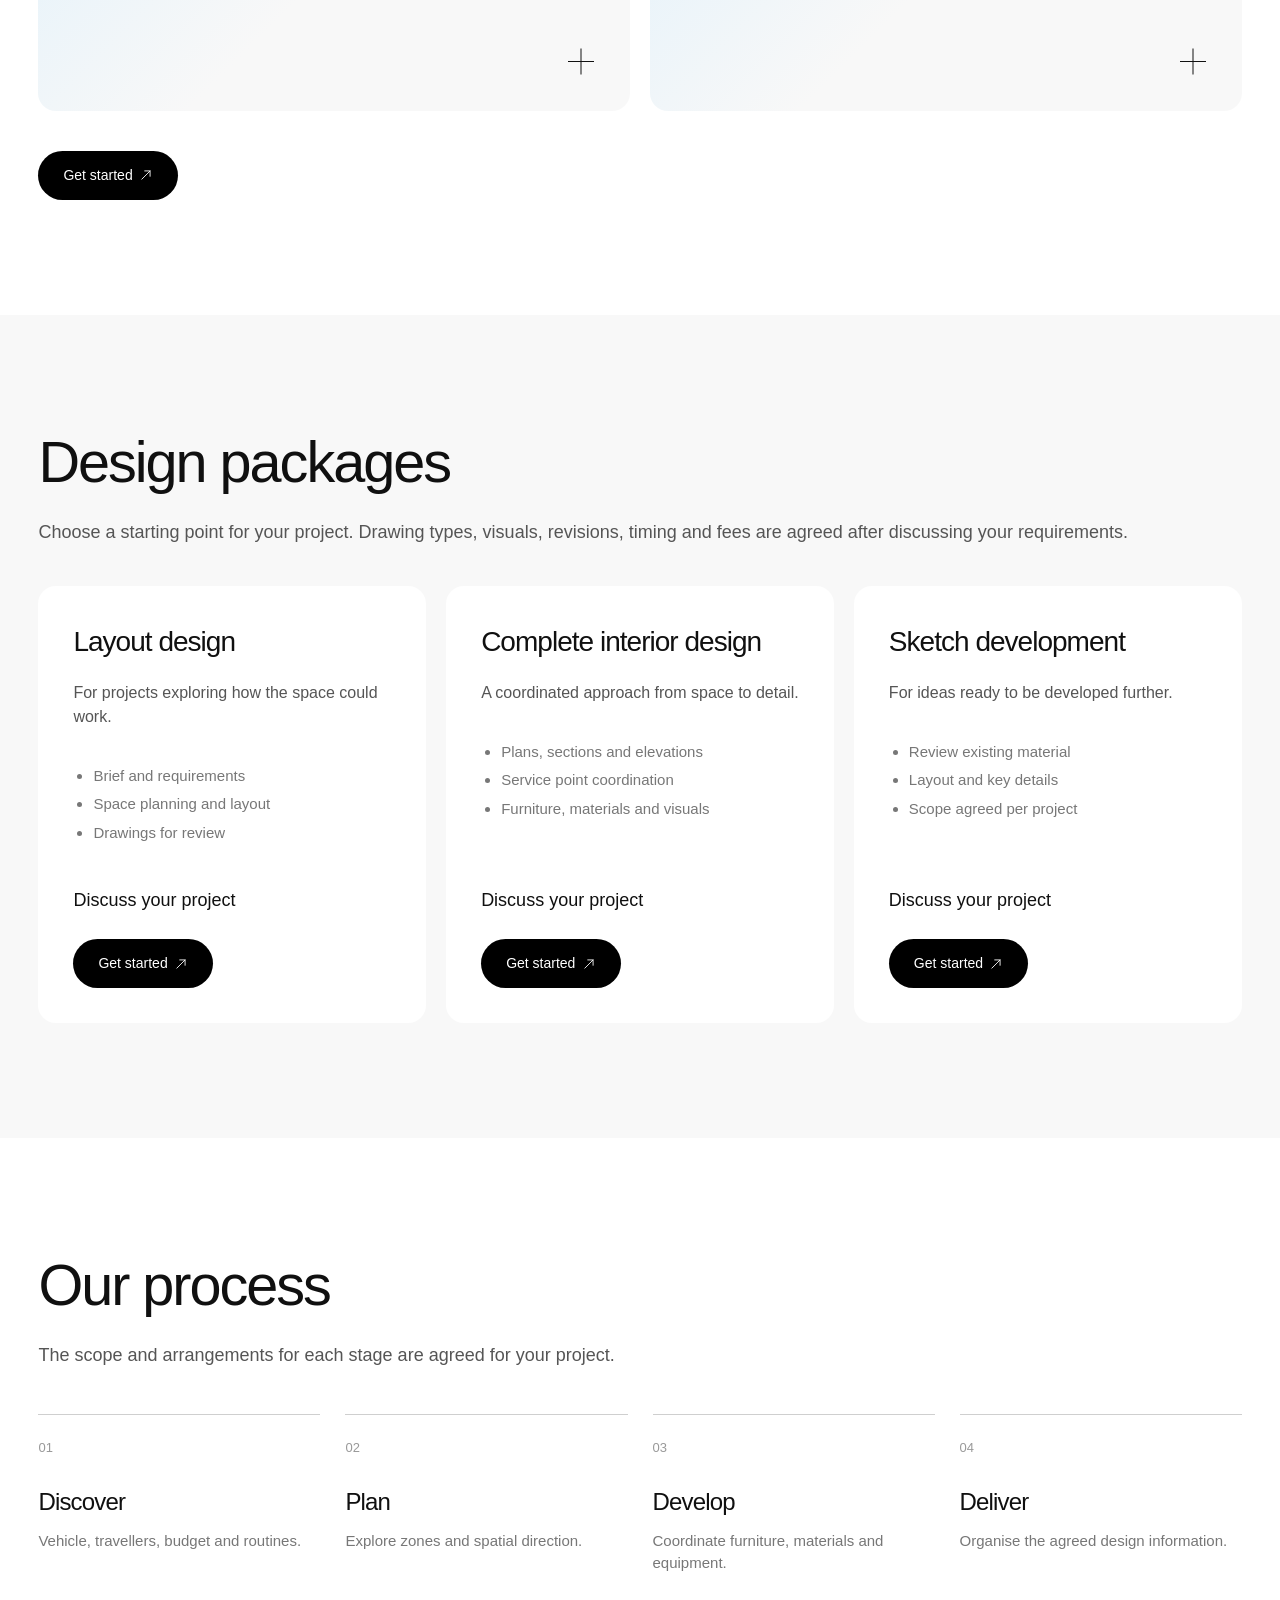
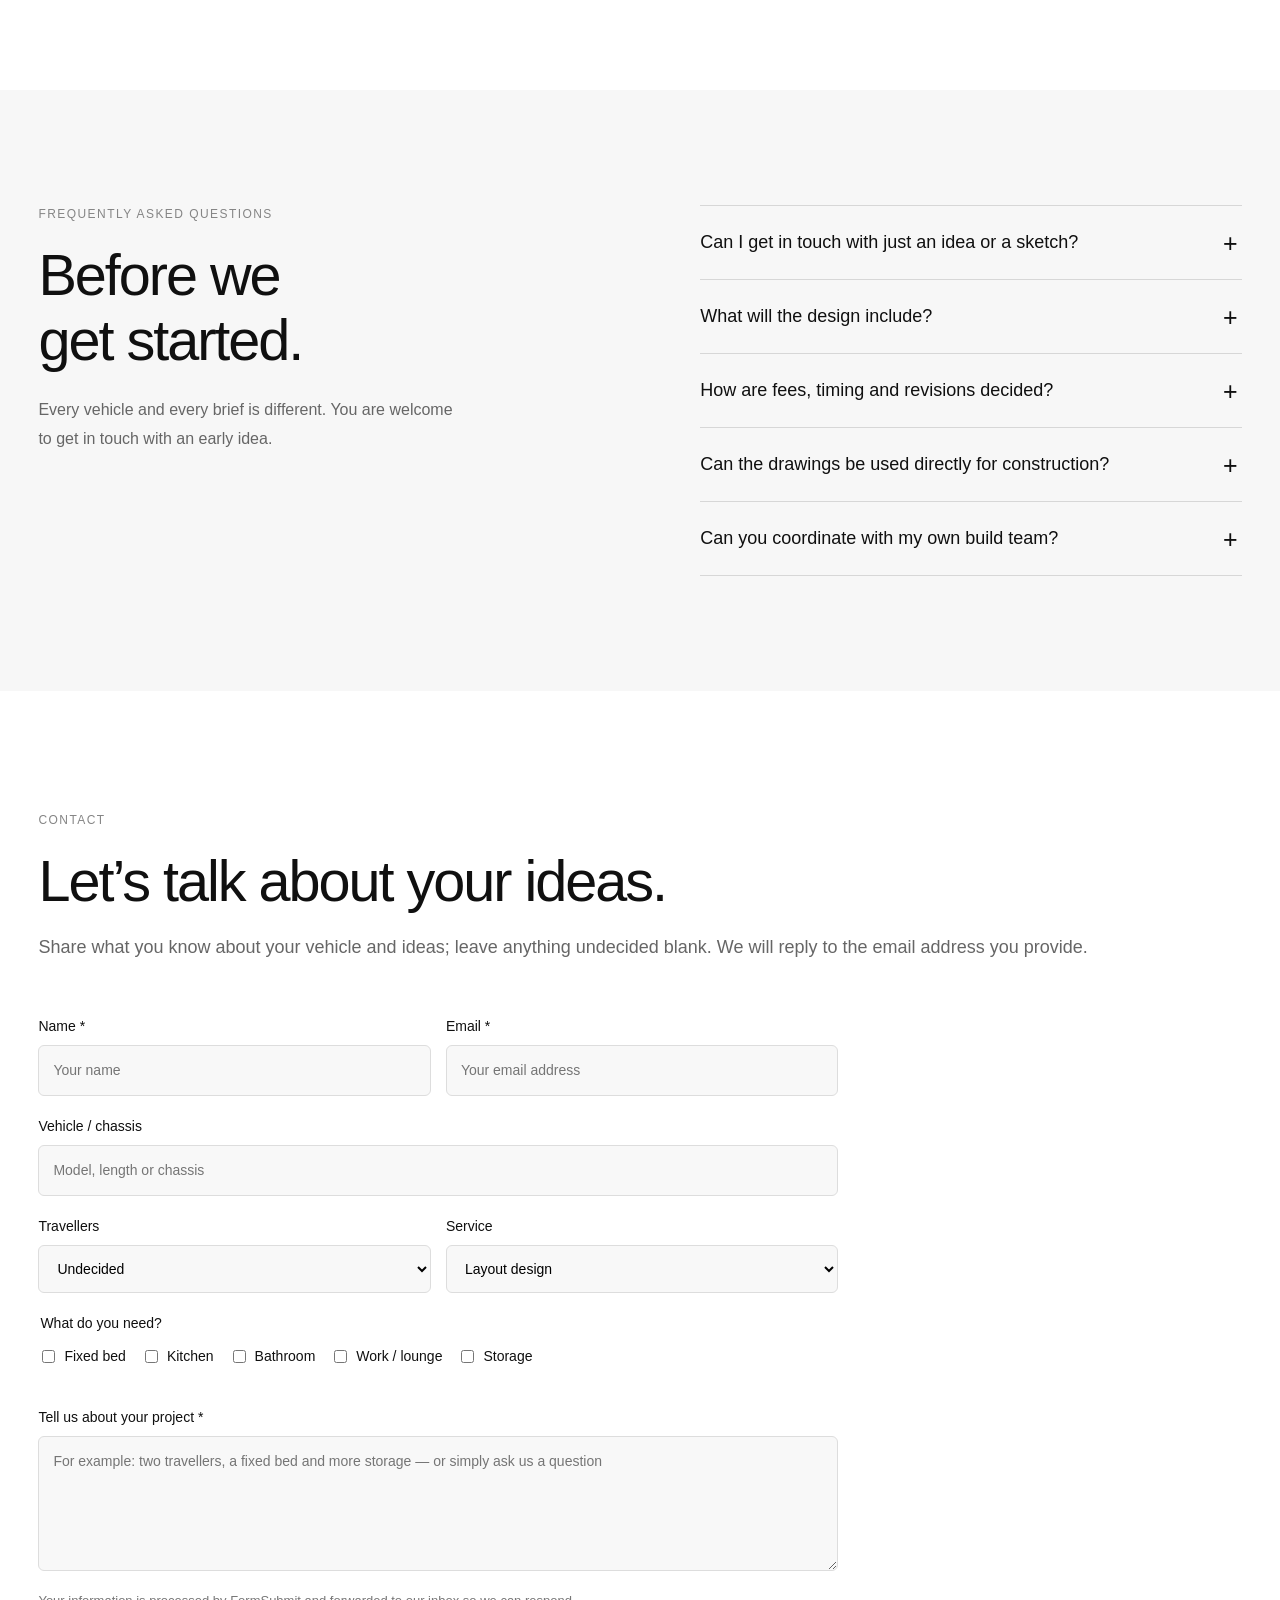
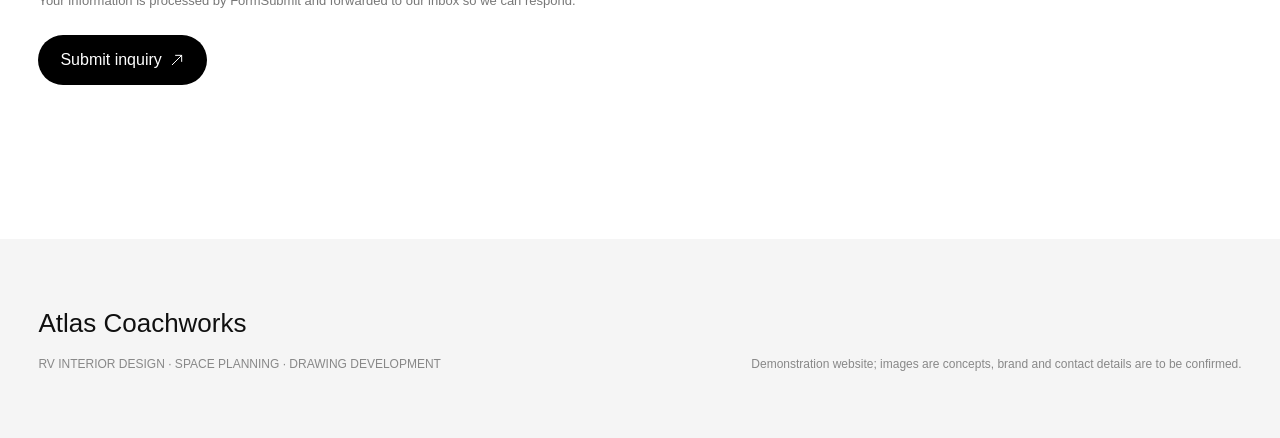
==== commit e9ae3fa4: "Update RV layout and storage visuals" ====
--- a/public/index.html
+++ b/public/index.html
@@ -1,2 +1,2 @@
 <!DOCTYPE html>
-<html lang="en"><head><meta charset="utf-8"/><meta content="width=device-width,initial-scale=1" name="viewport"/><title>Atlas Coachworks | RV Interior Design</title><meta content="From space planning and fitted furniture to service point coordination, drawings and visuals help bring your interior into focus." name="description"/><link href="assets/css/reference.css?v=20261124-2" rel="stylesheet"/><link href="assets/css/language.css?v=20261124-2" rel="stylesheet"/></head><body><header class="header"><div class="header-inner"><a class="wordmark" href="index.html">Atlas Coachworks</a><nav aria-label="Navigation"><a href="#approach">About</a><a href="#services">Services</a><a href="#packages">Packages</a><a href="#brief">Contact</a><a href="gallery.html">Gallery</a></nav><div class="header-actions"><a class="pill dark nav-cta" href="#brief">Start a project <svg class="arrow-icon" width="16" height="16" aria-hidden="true" focusable="false" viewBox="0 0 24 24"><path d="M5 19 19 5M10 5h9v9"/></svg></a><button aria-expanded="false" aria-label="Menu" class="menu-toggle"><svg class="menu-icon" width="24" height="24" aria-hidden="true" focusable="false" viewBox="0 0 24 24"><path d="M3 6h18M3 12h18M3 18h18"/></svg></button></div></div><div class="mobile-nav" hidden=""><a href="#approach">About</a><a href="#services">Services</a><a href="#packages">Packages</a><a href="#brief">Contact</a><a href="gallery.html">Gallery</a><a href="#brief">Start a project <svg class="arrow-icon" width="16" height="16" aria-hidden="true" focusable="false" viewBox="0 0 24 24"><path d="M5 19 19 5M10 5h9v9"/></svg></a></div></header><main id="top"><section class="hero"><div class="hero-inner wrap"><div class="hero-text"><span class="eyebrow">RV INTERIOR DESIGN · SPACE PLANNING · DRAWINGS</span><h1>Turn your RV ideas<br/>into a clear design.</h1><p>From layouts and service points to furniture, drawings and 3D concepts, we help turn your ideas into a clear interior design.</p><div class="actions"><a class="pill dark" href="#brief">Start a project <svg class="arrow-icon" width="16" height="16" aria-hidden="true" focusable="false" viewBox="0 0 24 24"><path d="M5 19 19 5M10 5h9v9"/></svg></a><a class="pill outline" href="gallery.html">Browse the gallery <svg class="arrow-icon" width="16" height="16" aria-hidden="true" focusable="false" viewBox="0 0 24 24"><path d="M5 19 19 5M10 5h9v9"/></svg></a></div></div><div class="hero-image"><img alt="RV interior concept visualisation" src="assets/images/interior-concept-v3.png"/><span>AI-generated concept visualisation</span></div></div></section><section class="section project-section"><div class="wrap"><div class="section-top"><h2>Design studies</h2><a href="gallery.html">View the gallery <svg class="arrow-icon" width="16" height="16" aria-hidden="true" focusable="false" viewBox="0 0 24 24"><path d="M5 19 19 5M10 5h9v9"/></svg></a></div><div class="projects"><a class="project-card" href="gallery.html"><div class="project-image"><img alt="Interior layout concept" src="assets/images/axonometric-concept-01.png"/></div><div class="project-caption"><h3>Interior layout concept</h3><span>SLEEP · KITCHEN · BATH · LOUNGE</span></div></a><a class="project-card" href="gallery.html"><div class="project-image"><img alt="Furniture and storage concept" src="assets/images/axonometric-storage-concept.png"/></div><div class="project-caption"><h3>Furniture and storage concept</h3><span>SPACE PLANNING · FITTED FURNITURE</span></div></a></div><p class="note">AI-generated concept illustrations; not real projects or construction drawings.</p><div class="concept-story"><div><p class="section-label">FROM IDEA TO DESIGN</p><h3>Making space for<br>life on the road.</h3></div><div><p>How can a bed, kitchen, bathroom and storage share a compact interior? A concept starts with everyday needs, explores spatial relationships and uses drawings and visualisations to support the conversation.</p><span>Illustrative design study · not a real project</span></div></div></div></section><section class="section about" id="approach"><div class="wrap about-grid"><div><p class="section-label">About</p><h2>Better spaces for the journey.</h2></div><div><p class="about-lead">Whether planning a new vehicle interior or rethinking an existing one, good design begins with how you live. We consider the small details so that layout, equipment and furniture work together in a compact space.</p><p>From an early idea or sketch to a design ready for discussion, clear drawings and visual explanations help you see the space taking shape.</p></div></div></section><section class="section services" id="services"><div class="wrap"><h2>Services</h2><p class="section-intro">Explore the main design services below. The scope can be tailored to your project.</p><div class="service-grid"><details class="service-card"><summary><span class="service-title">Interior layout design</span><span class="service-desc">Plan an interior around the way you want to use it.</span><span aria-hidden="true" class="service-plus"></span><span class="sr-only">Show details</span></summary><div class="service-detail"><p>This may include:</p><ul><li>Functional zones and space planning</li><li>Plans, sections and elevations</li><li>Circulation and storage</li><li>Drawing scope agreed per project</li></ul></div></details><details class="service-card"><summary><span class="service-title">3D visualisation</span><span class="service-desc">Communicate spatial ideas through clear visual concepts.</span><span aria-hidden="true" class="service-plus"></span><span class="sr-only">Show details</span></summary><div class="service-detail"><p>This may include:</p><ul><li>3D spatial studies</li><li>Furniture and equipment relationships</li><li>Material and atmosphere direction</li><li>Visual scope agreed per project</li></ul></div></details><details class="service-card"><summary><span class="service-title">Furniture and details</span><span class="service-desc">Make limited space work harder with considered furniture.</span><span aria-hidden="true" class="service-plus"></span><span class="sr-only">Show details</span></summary><div class="service-detail"><p>This may include:</p><ul><li>Fitted furniture layout</li><li>Cabinetry, worktops and storage</li><li>Key junctions and details</li><li>Drawing development</li></ul></div></details><details class="service-card"><summary><span class="service-title">Service coordination</span><span class="service-desc">Consider equipment placement alongside everyday use.</span><span aria-hidden="true" class="service-plus"></span><span class="sr-only">Show details</span></summary><div class="service-detail"><p>This may include:</p><ul><li>Lighting, switches and outlets</li><li>Water equipment coordination</li><li>Equipment and furniture relationships</li><li>Communication with your build team</li></ul></div></details></div><a class="pill dark section-button" href="#brief">Get started <svg class="arrow-icon" width="16" height="16" aria-hidden="true" focusable="false" viewBox="0 0 24 24"><path d="M5 19 19 5M10 5h9v9"/></svg></a></div></section><section class="section pricing" id="packages"><div class="wrap"><h2>Design packages</h2><p class="section-intro">Choose a starting point for your project. Drawing types, visuals, revisions, timing and fees are agreed after discussing your requirements.</p><div class="package-grid"><article><h3>Layout design</h3><p>For projects exploring how the space could work.</p><ul><li>Brief and requirements</li><li>Space planning and layout</li><li>Drawings for review</li></ul><strong>Discuss your project</strong><a class="pill dark" href="#brief">Get started <svg class="arrow-icon" width="16" height="16" aria-hidden="true" focusable="false" viewBox="0 0 24 24"><path d="M5 19 19 5M10 5h9v9"/></svg></a></article><article><h3>Complete interior design</h3><p>A coordinated approach from space to detail.</p><ul><li>Plans, sections and elevations</li><li>Service point coordination</li><li>Furniture, materials and visuals</li></ul><strong>Discuss your project</strong><a class="pill dark" href="#brief">Get started <svg class="arrow-icon" width="16" height="16" aria-hidden="true" focusable="false" viewBox="0 0 24 24"><path d="M5 19 19 5M10 5h9v9"/></svg></a></article><article><h3>Sketch development</h3><p>For ideas ready to be developed further.</p><ul><li>Review existing material</li><li>Layout and key details</li><li>Scope agreed per project</li></ul><strong>Discuss your project</strong><a class="pill dark" href="#brief">Get started <svg class="arrow-icon" width="16" height="16" aria-hidden="true" focusable="false" viewBox="0 0 24 24"><path d="M5 19 19 5M10 5h9v9"/></svg></a></article></div></div></section><section class="section process"><div class="wrap"><h2>Our process</h2><p class="section-intro">The scope and arrangements for each stage are agreed for your project.</p><div class="process-grid"><article><span>01</span><h3>Discover</h3><p>Vehicle, travellers, budget and routines.</p></article><article><span>02</span><h3>Plan</h3><p>Explore zones and spatial direction.</p></article><article><span>03</span><h3>Develop</h3><p>Coordinate furniture, materials and equipment.</p></article><article><span>04</span><h3>Deliver</h3><p>Organise the agreed design information.</p></article></div></div></section><section class="section faq" id="faq"><div class="wrap faq-layout"><div><p class="section-label">FREQUENTLY ASKED QUESTIONS</p><h2>Before we<br>get started.</h2><p class="faq-intro">Every vehicle and every brief is different. You are welcome to get in touch with an early idea.</p></div><div class="faq-list"><details><summary>Can I get in touch with just an idea or a sketch?</summary><p>Yes. Tell us about your vehicle, who will use it, the spaces you like and the problems you want to solve. Any sketches or existing information will help the conversation.</p></details><details><summary>What will the design include?</summary><p>Depending on the brief, it may cover layout, furniture, service points and visualisations. Drawing types, level of detail and file formats are agreed before work begins.</p></details><details><summary>How are fees, timing and revisions decided?</summary><p>These depend on the vehicle information available, the scope and complexity. Once we understand your needs, we can agree on a fee, schedule and revision scope.</p></details><details><summary>Can the drawings be used directly for construction?</summary><p>The images and drawings shown here are concepts, not construction documents. The depth of actual project drawings must be agreed separately; construction, equipment safety and vehicle compliance should be verified by the relevant specialists and build team.</p></details><details><summary>Can you coordinate with my own build team?</summary><p>Tell us about your build team and the coordination you need when you get in touch. The approach and scope are agreed for each project.</p></details></div></div></section><section class="contact-heading"><div class="wrap"><p class="section-label">Contact</p><h2>Let’s talk about your ideas.</h2><p>Share what you know about your vehicle and ideas; leave anything undecided blank. We will reply to the email address you provide.</p></div></section><section class="brief-section section" id="brief"><div class="wrap brief-layout"><form class="brief-form" id="inquiryForm"><div class="brief-row"><label>Name <span aria-hidden="true">*</span><input autocomplete="name" maxlength="100" name="name" placeholder="Your name" required=""/></label><label>Email <span aria-hidden="true">*</span><input autocomplete="email" maxlength="254" name="email" placeholder="Your email address" required="" type="email"/></label></div><label>Vehicle / chassis<input maxlength="150" name="vehicle" placeholder="Model, length or chassis"/></label><div class="brief-row"><label>Travellers<select name="people"><option>Undecided</option><option>1 person</option><option>2 people</option><option>3–4 people</option><option>More than 4</option></select></label><label>Service<select name="service"><option>Layout design</option><option>Complete interior design</option><option>Sketch development</option><option>Service point coordination</option><option>Other</option></select></label></div><fieldset><legend>What do you need?</legend><label><input name="feature" type="checkbox" value="Fixed bed"/> Fixed bed</label><label><input name="feature" type="checkbox" value="Kitchen"/> Kitchen</label><label><input name="feature" type="checkbox" value="Bathroom"/> Bathroom</label><label><input name="feature" type="checkbox" value="Work / lounge"/> Work / lounge</label><label><input name="feature" type="checkbox" value="Storage"/> Storage</label></fieldset><label>Tell us about your project <span aria-hidden="true">*</span><textarea maxlength="5000" name="message" placeholder="For example: two travellers, a fixed bed and more storage — or simply ask us a question" required="" rows="5"></textarea></label><label aria-hidden="true" class="honeypot">Leave empty<input autocomplete="off" name="_honey" tabindex="-1"/></label><p class="form-privacy">Your information is processed by FormSubmit and forwarded to our inbox so we can respond.</p><button type="submit">Submit inquiry <svg class="arrow-icon" width="16" height="16" aria-hidden="true" focusable="false" viewBox="0 0 24 24"><path d="M5 19 19 5M10 5h9v9"/></svg></button><p aria-live="polite" class="inquiry-status" id="inquiryStatus" role="status"></p></form></div></section></main><footer><div class="wrap footer-inner"><div><strong>Atlas Coachworks</strong><p>RV INTERIOR DESIGN · SPACE PLANNING · DRAWING DEVELOPMENT</p></div><span>Demonstration website; images are concepts, brand and contact details are to be confirmed.</span></div></footer><script src="assets/js/studio.js?v=20261124-2"></script><script src="assets/js/language.js?v=20261124-2"></script></body></html>+<html lang="en"><head><meta charset="utf-8"/><meta content="width=device-width,initial-scale=1" name="viewport"/><title>Atlas Coachworks | RV Interior Design</title><meta content="From space planning and fitted furniture to service point coordination, drawings and visuals help bring your interior into focus." name="description"/><link href="assets/css/reference.css?v=20261124-2" rel="stylesheet"/><link href="assets/css/language.css?v=20261124-2" rel="stylesheet"/></head><body><header class="header"><div class="header-inner"><a class="wordmark" href="index.html">Atlas Coachworks</a><nav aria-label="Navigation"><a href="#approach">About</a><a href="#services">Services</a><a href="#packages">Packages</a><a href="#brief">Contact</a><a href="gallery.html">Gallery</a></nav><div class="header-actions"><a class="pill dark nav-cta" href="#brief">Start a project <svg class="arrow-icon" width="16" height="16" aria-hidden="true" focusable="false" viewBox="0 0 24 24"><path d="M5 19 19 5M10 5h9v9"/></svg></a><button aria-expanded="false" aria-label="Menu" class="menu-toggle"><svg class="menu-icon" width="24" height="24" aria-hidden="true" focusable="false" viewBox="0 0 24 24"><path d="M3 6h18M3 12h18M3 18h18"/></svg></button></div></div><div class="mobile-nav" hidden=""><a href="#approach">About</a><a href="#services">Services</a><a href="#packages">Packages</a><a href="#brief">Contact</a><a href="gallery.html">Gallery</a><a href="#brief">Start a project <svg class="arrow-icon" width="16" height="16" aria-hidden="true" focusable="false" viewBox="0 0 24 24"><path d="M5 19 19 5M10 5h9v9"/></svg></a></div></header><main id="top"><section class="hero"><div class="hero-inner wrap"><div class="hero-text"><span class="eyebrow">RV INTERIOR DESIGN · SPACE PLANNING · DRAWINGS</span><h1>Turn your RV ideas<br/>into a clear design.</h1><p>From layouts and service points to furniture, drawings and 3D concepts, we help turn your ideas into a clear interior design.</p><div class="actions"><a class="pill dark" href="#brief">Start a project <svg class="arrow-icon" width="16" height="16" aria-hidden="true" focusable="false" viewBox="0 0 24 24"><path d="M5 19 19 5M10 5h9v9"/></svg></a><a class="pill outline" href="gallery.html">Browse the gallery <svg class="arrow-icon" width="16" height="16" aria-hidden="true" focusable="false" viewBox="0 0 24 24"><path d="M5 19 19 5M10 5h9v9"/></svg></a></div></div><div class="hero-image"><img alt="RV interior concept visualisation" src="assets/images/interior-concept-v3.png"/><span>AI-generated concept visualisation</span></div></div></section><section class="section project-section"><div class="wrap"><div class="section-top"><h2>Design studies</h2><a href="gallery.html">View the gallery <svg class="arrow-icon" width="16" height="16" aria-hidden="true" focusable="false" viewBox="0 0 24 24"><path d="M5 19 19 5M10 5h9v9"/></svg></a></div><div class="projects"><a class="project-card" href="gallery.html"><div class="project-image"><img alt="Interior layout concept" src="assets/images/rv-layout-door-v2.png"/></div><div class="project-caption"><h3>Interior layout concept</h3><span>SLEEP · KITCHEN · BATH · LOUNGE</span></div></a><a class="project-card" href="gallery.html"><div class="project-image"><img alt="Furniture and storage concept" src="assets/images/rv-storage-interior-v2.png"/></div><div class="project-caption"><h3>Furniture and storage concept</h3><span>SPACE PLANNING · FITTED FURNITURE</span></div></a></div><p class="note">AI-generated concept illustrations; not real projects or construction drawings.</p><div class="concept-story"><div><p class="section-label">FROM IDEA TO DESIGN</p><h3>Making space for<br>life on the road.</h3></div><div><p>How can a bed, kitchen, bathroom and storage share a compact interior? A concept starts with everyday needs, explores spatial relationships and uses drawings and visualisations to support the conversation.</p><span>Illustrative design study · not a real project</span></div></div></div></section><section class="section about" id="approach"><div class="wrap about-grid"><div><p class="section-label">About</p><h2>Better spaces for the journey.</h2></div><div><p class="about-lead">Whether planning a new vehicle interior or rethinking an existing one, good design begins with how you live. We consider the small details so that layout, equipment and furniture work together in a compact space.</p><p>From an early idea or sketch to a design ready for discussion, clear drawings and visual explanations help you see the space taking shape.</p></div></div></section><section class="section services" id="services"><div class="wrap"><h2>Services</h2><p class="section-intro">Explore the main design services below. The scope can be tailored to your project.</p><div class="service-grid"><details class="service-card"><summary><span class="service-title">Interior layout design</span><span class="service-desc">Plan an interior around the way you want to use it.</span><span aria-hidden="true" class="service-plus"></span><span class="sr-only">Show details</span></summary><div class="service-detail"><p>This may include:</p><ul><li>Functional zones and space planning</li><li>Plans, sections and elevations</li><li>Circulation and storage</li><li>Drawing scope agreed per project</li></ul></div></details><details class="service-card"><summary><span class="service-title">3D visualisation</span><span class="service-desc">Communicate spatial ideas through clear visual concepts.</span><span aria-hidden="true" class="service-plus"></span><span class="sr-only">Show details</span></summary><div class="service-detail"><p>This may include:</p><ul><li>3D spatial studies</li><li>Furniture and equipment relationships</li><li>Material and atmosphere direction</li><li>Visual scope agreed per project</li></ul></div></details><details class="service-card"><summary><span class="service-title">Furniture and details</span><span class="service-desc">Make limited space work harder with considered furniture.</span><span aria-hidden="true" class="service-plus"></span><span class="sr-only">Show details</span></summary><div class="service-detail"><p>This may include:</p><ul><li>Fitted furniture layout</li><li>Cabinetry, worktops and storage</li><li>Key junctions and details</li><li>Drawing development</li></ul></div></details><details class="service-card"><summary><span class="service-title">Service coordination</span><span class="service-desc">Consider equipment placement alongside everyday use.</span><span aria-hidden="true" class="service-plus"></span><span class="sr-only">Show details</span></summary><div class="service-detail"><p>This may include:</p><ul><li>Lighting, switches and outlets</li><li>Water equipment coordination</li><li>Equipment and furniture relationships</li><li>Communication with your build team</li></ul></div></details></div><a class="pill dark section-button" href="#brief">Get started <svg class="arrow-icon" width="16" height="16" aria-hidden="true" focusable="false" viewBox="0 0 24 24"><path d="M5 19 19 5M10 5h9v9"/></svg></a></div></section><section class="section pricing" id="packages"><div class="wrap"><h2>Design packages</h2><p class="section-intro">Choose a starting point for your project. Drawing types, visuals, revisions, timing and fees are agreed after discussing your requirements.</p><div class="package-grid"><article><h3>Layout design</h3><p>For projects exploring how the space could work.</p><ul><li>Brief and requirements</li><li>Space planning and layout</li><li>Drawings for review</li></ul><strong>Discuss your project</strong><a class="pill dark" href="#brief">Get started <svg class="arrow-icon" width="16" height="16" aria-hidden="true" focusable="false" viewBox="0 0 24 24"><path d="M5 19 19 5M10 5h9v9"/></svg></a></article><article><h3>Complete interior design</h3><p>A coordinated approach from space to detail.</p><ul><li>Plans, sections and elevations</li><li>Service point coordination</li><li>Furniture, materials and visuals</li></ul><strong>Discuss your project</strong><a class="pill dark" href="#brief">Get started <svg class="arrow-icon" width="16" height="16" aria-hidden="true" focusable="false" viewBox="0 0 24 24"><path d="M5 19 19 5M10 5h9v9"/></svg></a></article><article><h3>Sketch development</h3><p>For ideas ready to be developed further.</p><ul><li>Review existing material</li><li>Layout and key details</li><li>Scope agreed per project</li></ul><strong>Discuss your project</strong><a class="pill dark" href="#brief">Get started <svg class="arrow-icon" width="16" height="16" aria-hidden="true" focusable="false" viewBox="0 0 24 24"><path d="M5 19 19 5M10 5h9v9"/></svg></a></article></div></div></section><section class="section process"><div class="wrap"><h2>Our process</h2><p class="section-intro">The scope and arrangements for each stage are agreed for your project.</p><div class="process-grid"><article><span>01</span><h3>Discover</h3><p>Vehicle, travellers, budget and routines.</p></article><article><span>02</span><h3>Plan</h3><p>Explore zones and spatial direction.</p></article><article><span>03</span><h3>Develop</h3><p>Coordinate furniture, materials and equipment.</p></article><article><span>04</span><h3>Deliver</h3><p>Organise the agreed design information.</p></article></div></div></section><section class="section faq" id="faq"><div class="wrap faq-layout"><div><p class="section-label">FREQUENTLY ASKED QUESTIONS</p><h2>Before we<br>get started.</h2><p class="faq-intro">Every vehicle and every brief is different. You are welcome to get in touch with an early idea.</p></div><div class="faq-list"><details><summary>Can I get in touch with just an idea or a sketch?</summary><p>Yes. Tell us about your vehicle, who will use it, the spaces you like and the problems you want to solve. Any sketches or existing information will help the conversation.</p></details><details><summary>What will the design include?</summary><p>Depending on the brief, it may cover layout, furniture, service points and visualisations. Drawing types, level of detail and file formats are agreed before work begins.</p></details><details><summary>How are fees, timing and revisions decided?</summary><p>These depend on the vehicle information available, the scope and complexity. Once we understand your needs, we can agree on a fee, schedule and revision scope.</p></details><details><summary>Can the drawings be used directly for construction?</summary><p>The images and drawings shown here are concepts, not construction documents. The depth of actual project drawings must be agreed separately; construction, equipment safety and vehicle compliance should be verified by the relevant specialists and build team.</p></details><details><summary>Can you coordinate with my own build team?</summary><p>Tell us about your build team and the coordination you need when you get in touch. The approach and scope are agreed for each project.</p></details></div></div></section><section class="contact-heading"><div class="wrap"><p class="section-label">Contact</p><h2>Let’s talk about your ideas.</h2><p>Share what you know about your vehicle and ideas; leave anything undecided blank. We will reply to the email address you provide.</p></div></section><section class="brief-section section" id="brief"><div class="wrap brief-layout"><form class="brief-form" id="inquiryForm"><div class="brief-row"><label>Name <span aria-hidden="true">*</span><input autocomplete="name" maxlength="100" name="name" placeholder="Your name" required=""/></label><label>Email <span aria-hidden="true">*</span><input autocomplete="email" maxlength="254" name="email" placeholder="Your email address" required="" type="email"/></label></div><label>Vehicle / chassis<input maxlength="150" name="vehicle" placeholder="Model, length or chassis"/></label><div class="brief-row"><label>Travellers<select name="people"><option>Undecided</option><option>1 person</option><option>2 people</option><option>3–4 people</option><option>More than 4</option></select></label><label>Service<select name="service"><option>Layout design</option><option>Complete interior design</option><option>Sketch development</option><option>Service point coordination</option><option>Other</option></select></label></div><fieldset><legend>What do you need?</legend><label><input name="feature" type="checkbox" value="Fixed bed"/> Fixed bed</label><label><input name="feature" type="checkbox" value="Kitchen"/> Kitchen</label><label><input name="feature" type="checkbox" value="Bathroom"/> Bathroom</label><label><input name="feature" type="checkbox" value="Work / lounge"/> Work / lounge</label><label><input name="feature" type="checkbox" value="Storage"/> Storage</label></fieldset><label>Tell us about your project <span aria-hidden="true">*</span><textarea maxlength="5000" name="message" placeholder="For example: two travellers, a fixed bed and more storage — or simply ask us a question" required="" rows="5"></textarea></label><label aria-hidden="true" class="honeypot">Leave empty<input autocomplete="off" name="_honey" tabindex="-1"/></label><p class="form-privacy">Your information is processed by FormSubmit and forwarded to our inbox so we can respond.</p><button type="submit">Submit inquiry <svg class="arrow-icon" width="16" height="16" aria-hidden="true" focusable="false" viewBox="0 0 24 24"><path d="M5 19 19 5M10 5h9v9"/></svg></button><p aria-live="polite" class="inquiry-status" id="inquiryStatus" role="status"></p></form></div></section></main><footer><div class="wrap footer-inner"><div><strong>Atlas Coachworks</strong><p>RV INTERIOR DESIGN · SPACE PLANNING · DRAWING DEVELOPMENT</p></div><span>Demonstration website; images are concepts, brand and contact details are to be confirmed.</span></div></footer><script src="assets/js/studio.js?v=20261124-2"></script><script src="assets/js/language.js?v=20261124-2"></script></body></html>
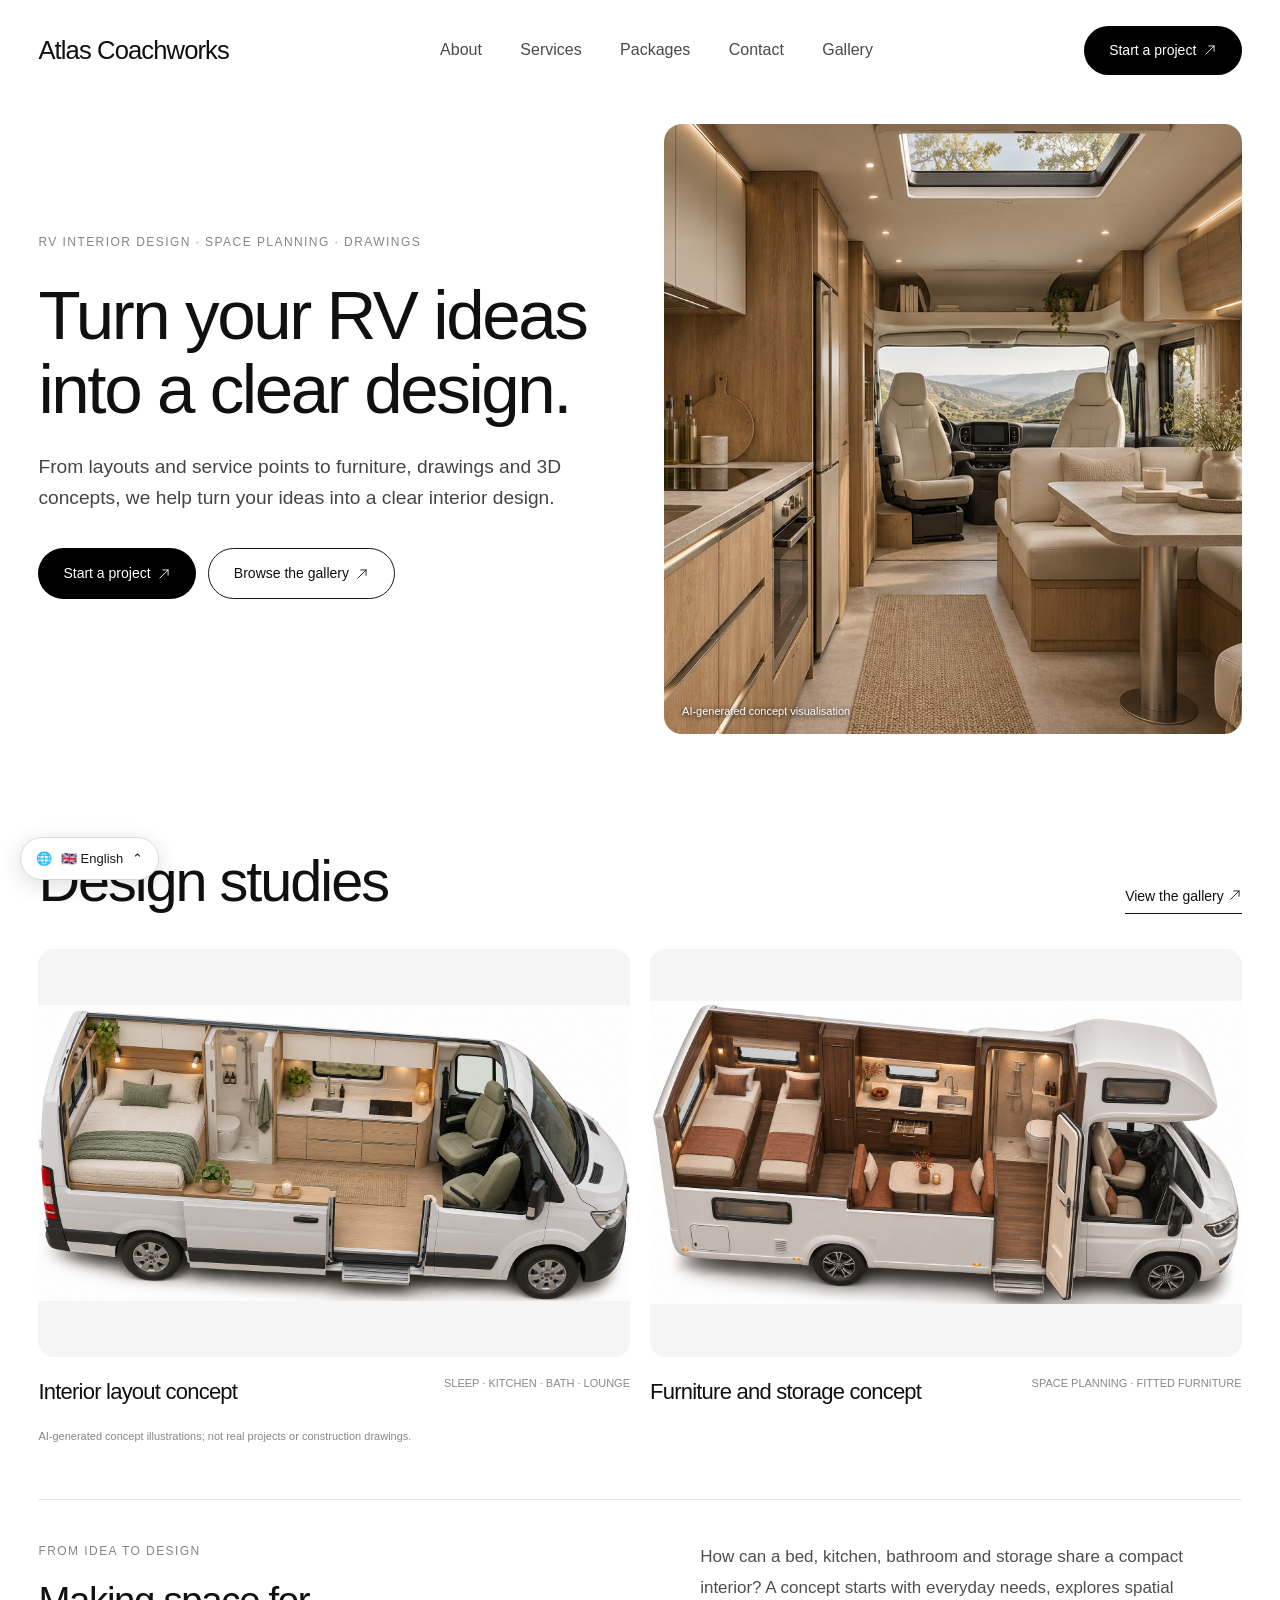
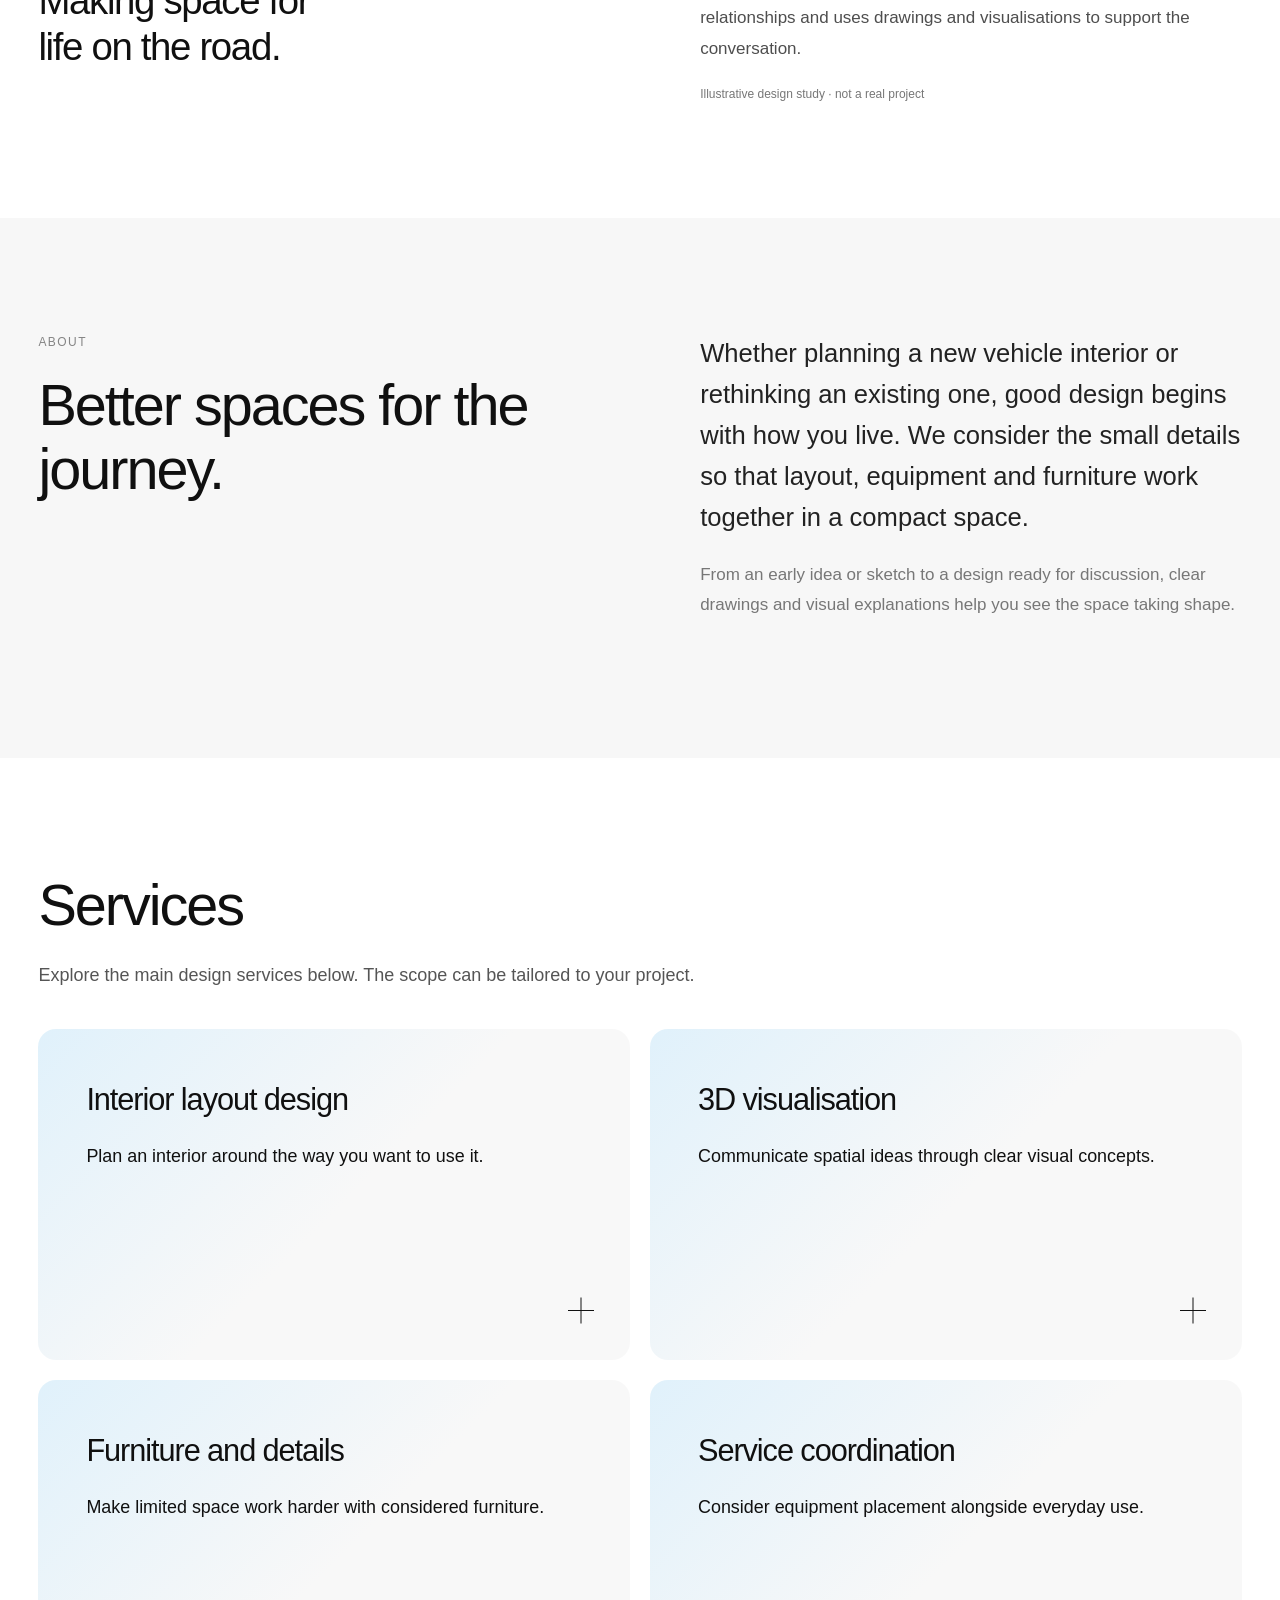
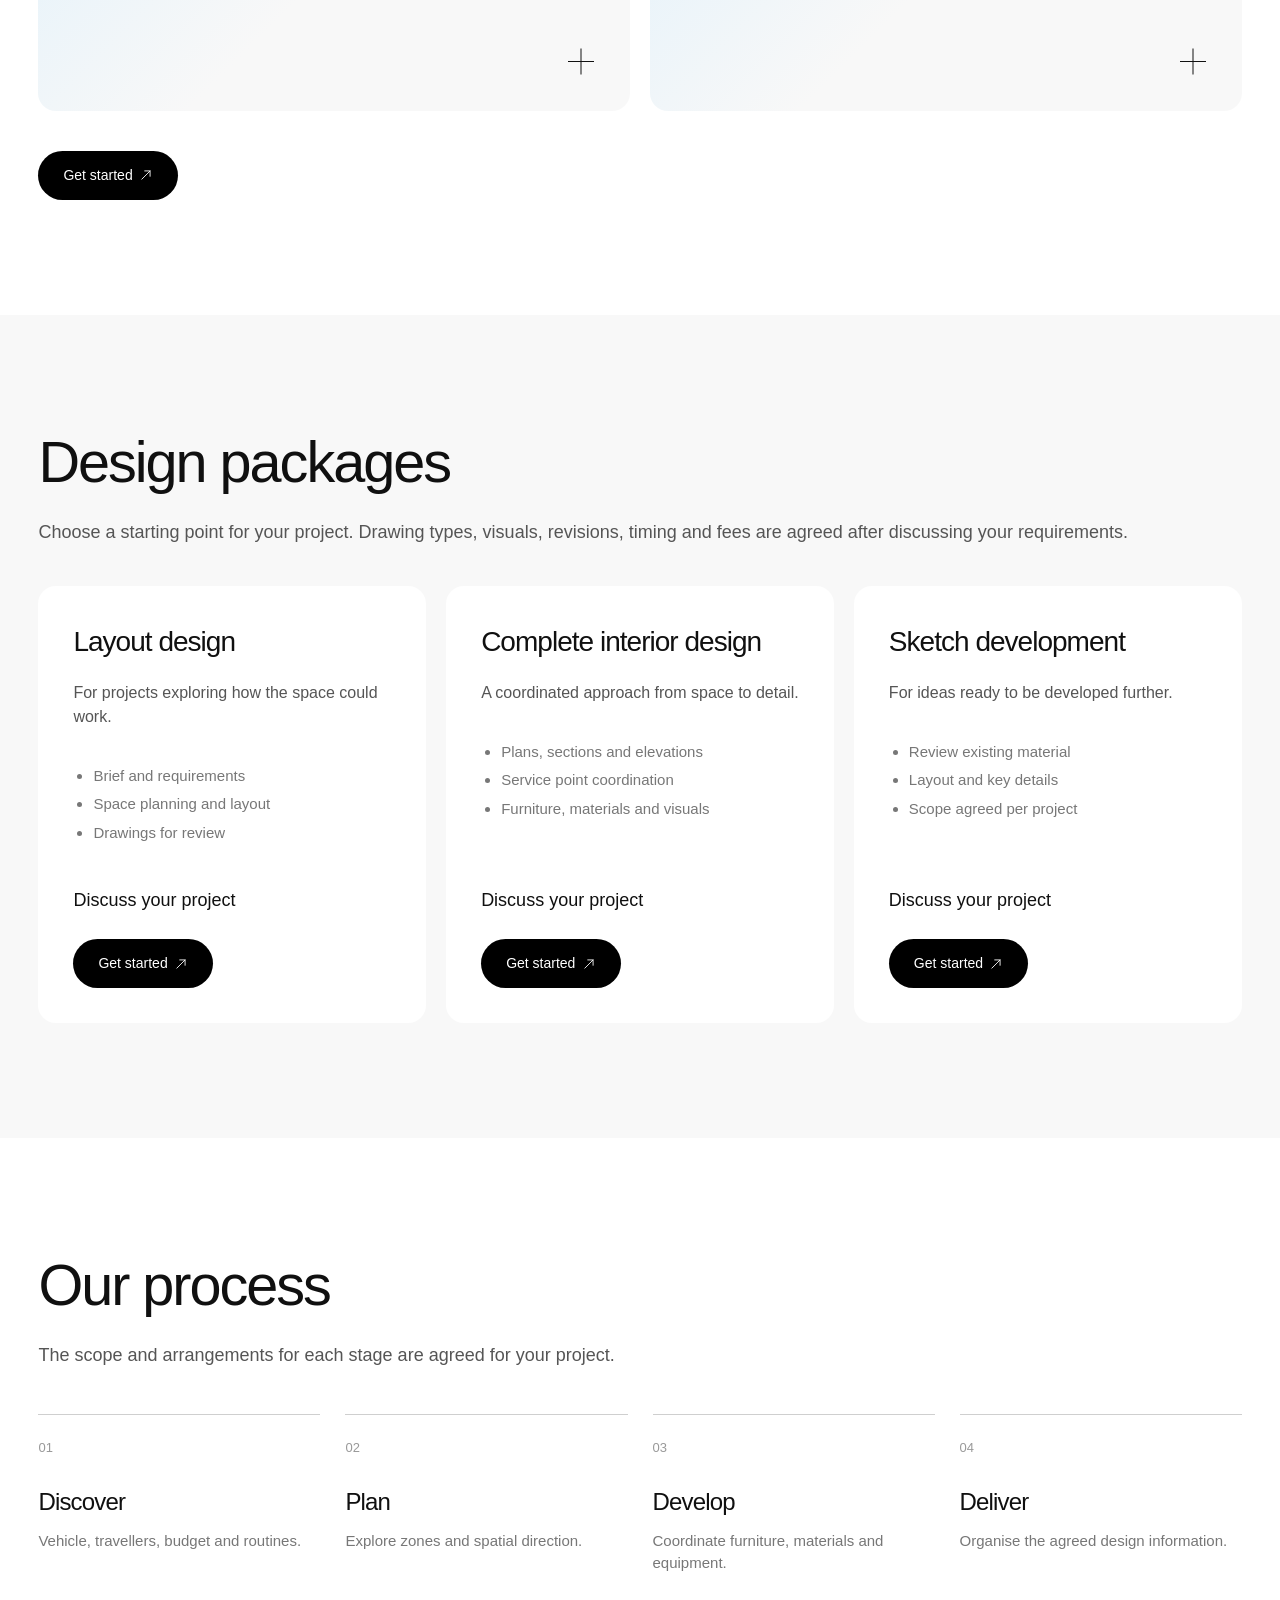
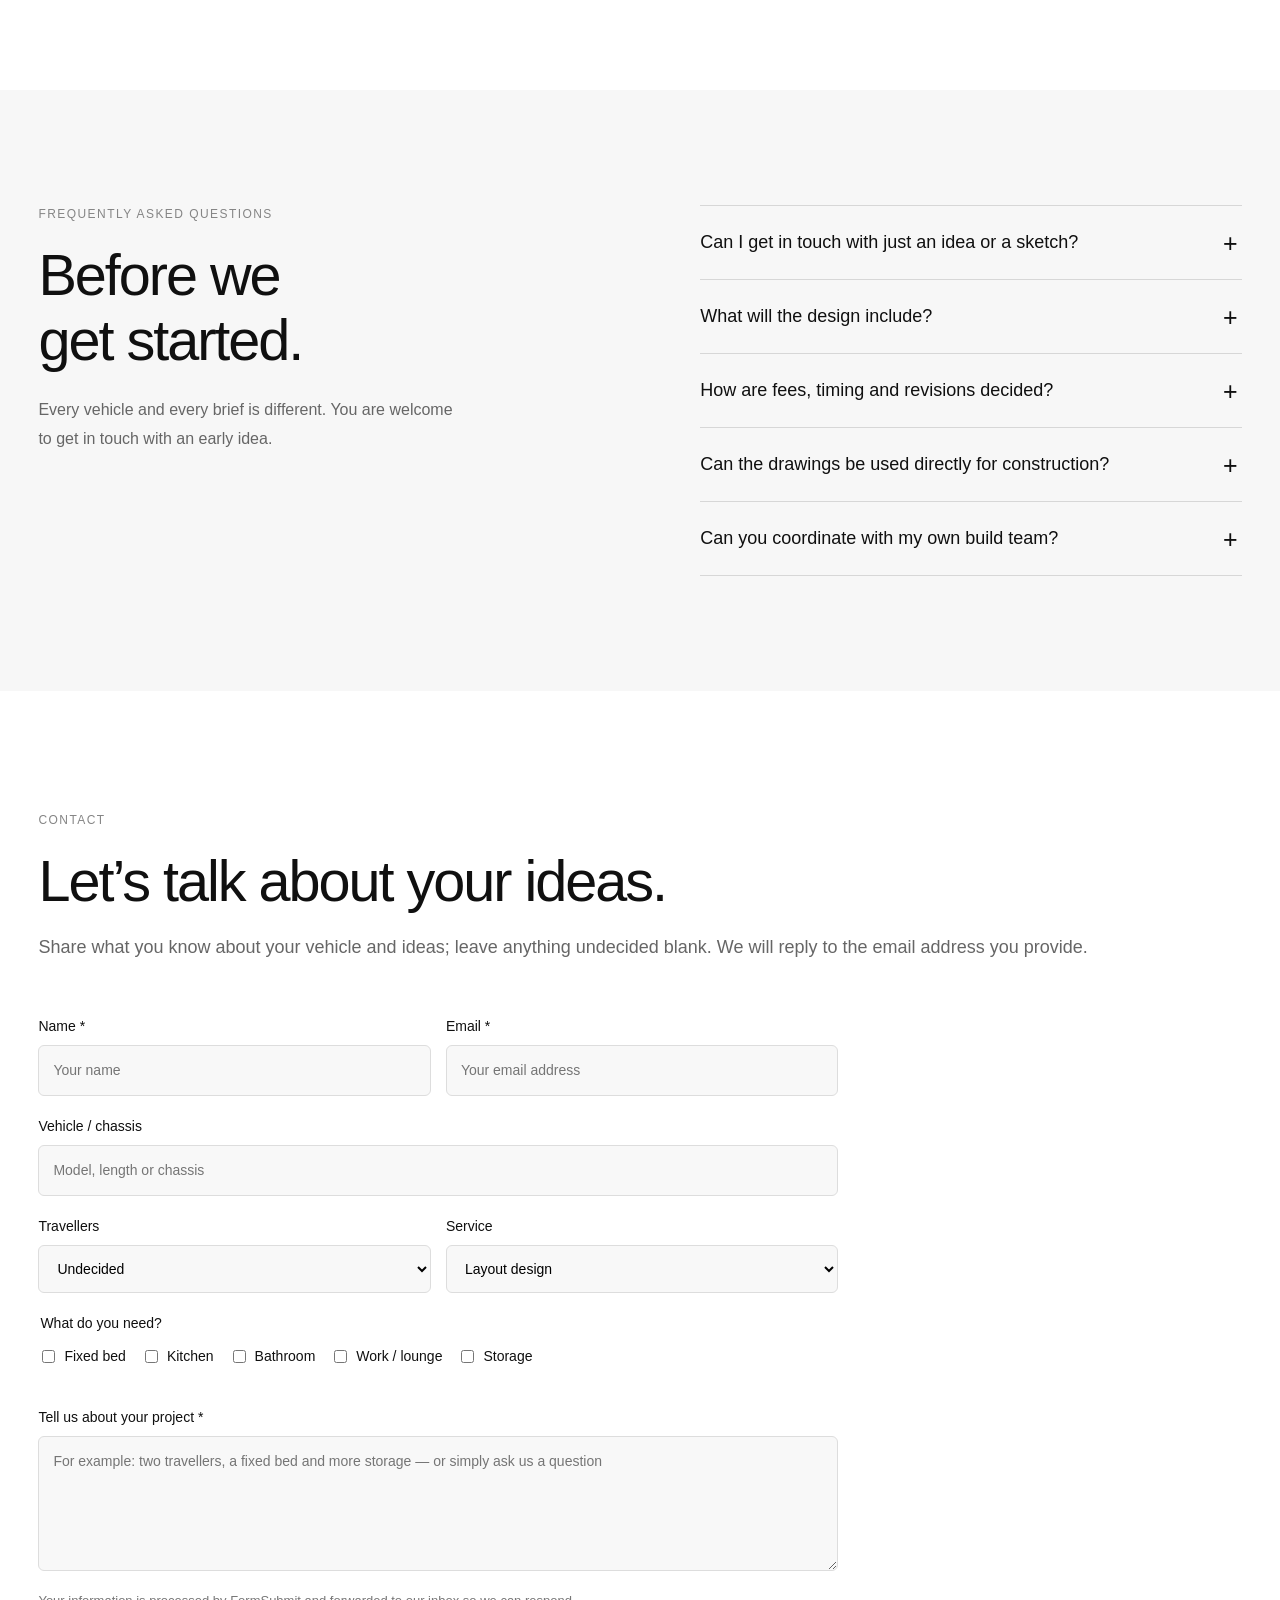
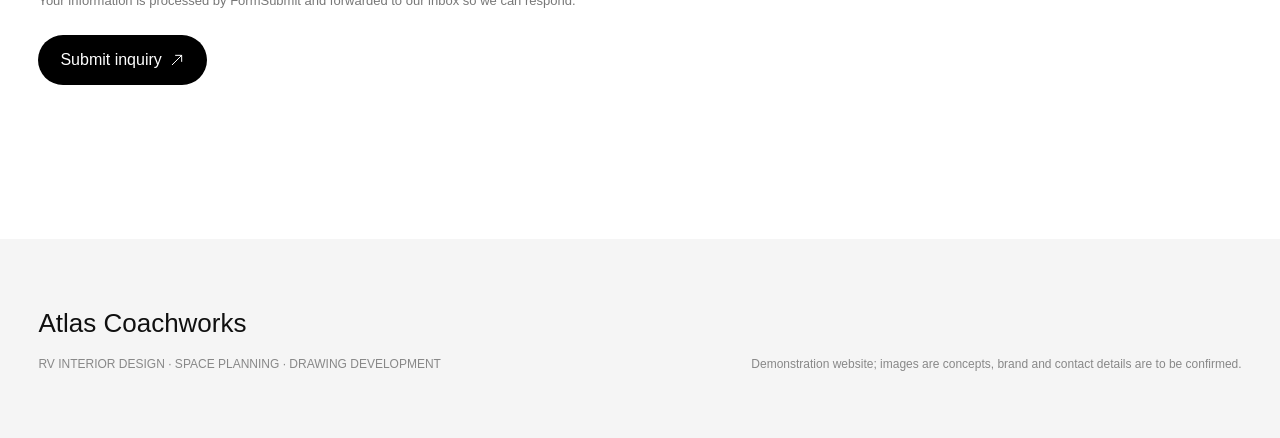
==== commit eb7842fc: "Add distinct twin-bed motorhome concept" ====
--- a/public/index.html
+++ b/public/index.html
@@ -1,2 +1,2 @@
 <!DOCTYPE html>
-<html lang="en"><head><meta charset="utf-8"/><meta content="width=device-width,initial-scale=1" name="viewport"/><title>Atlas Coachworks | RV Interior Design</title><meta content="From space planning and fitted furniture to service point coordination, drawings and visuals help bring your interior into focus." name="description"/><link href="assets/css/reference.css?v=20261124-2" rel="stylesheet"/><link href="assets/css/language.css?v=20261124-2" rel="stylesheet"/></head><body><header class="header"><div class="header-inner"><a class="wordmark" href="index.html">Atlas Coachworks</a><nav aria-label="Navigation"><a href="#approach">About</a><a href="#services">Services</a><a href="#packages">Packages</a><a href="#brief">Contact</a><a href="gallery.html">Gallery</a></nav><div class="header-actions"><a class="pill dark nav-cta" href="#brief">Start a project <svg class="arrow-icon" width="16" height="16" aria-hidden="true" focusable="false" viewBox="0 0 24 24"><path d="M5 19 19 5M10 5h9v9"/></svg></a><button aria-expanded="false" aria-label="Menu" class="menu-toggle"><svg class="menu-icon" width="24" height="24" aria-hidden="true" focusable="false" viewBox="0 0 24 24"><path d="M3 6h18M3 12h18M3 18h18"/></svg></button></div></div><div class="mobile-nav" hidden=""><a href="#approach">About</a><a href="#services">Services</a><a href="#packages">Packages</a><a href="#brief">Contact</a><a href="gallery.html">Gallery</a><a href="#brief">Start a project <svg class="arrow-icon" width="16" height="16" aria-hidden="true" focusable="false" viewBox="0 0 24 24"><path d="M5 19 19 5M10 5h9v9"/></svg></a></div></header><main id="top"><section class="hero"><div class="hero-inner wrap"><div class="hero-text"><span class="eyebrow">RV INTERIOR DESIGN · SPACE PLANNING · DRAWINGS</span><h1>Turn your RV ideas<br/>into a clear design.</h1><p>From layouts and service points to furniture, drawings and 3D concepts, we help turn your ideas into a clear interior design.</p><div class="actions"><a class="pill dark" href="#brief">Start a project <svg class="arrow-icon" width="16" height="16" aria-hidden="true" focusable="false" viewBox="0 0 24 24"><path d="M5 19 19 5M10 5h9v9"/></svg></a><a class="pill outline" href="gallery.html">Browse the gallery <svg class="arrow-icon" width="16" height="16" aria-hidden="true" focusable="false" viewBox="0 0 24 24"><path d="M5 19 19 5M10 5h9v9"/></svg></a></div></div><div class="hero-image"><img alt="RV interior concept visualisation" src="assets/images/interior-concept-v3.png"/><span>AI-generated concept visualisation</span></div></div></section><section class="section project-section"><div class="wrap"><div class="section-top"><h2>Design studies</h2><a href="gallery.html">View the gallery <svg class="arrow-icon" width="16" height="16" aria-hidden="true" focusable="false" viewBox="0 0 24 24"><path d="M5 19 19 5M10 5h9v9"/></svg></a></div><div class="projects"><a class="project-card" href="gallery.html"><div class="project-image"><img alt="Interior layout concept" src="assets/images/rv-layout-door-v2.png"/></div><div class="project-caption"><h3>Interior layout concept</h3><span>SLEEP · KITCHEN · BATH · LOUNGE</span></div></a><a class="project-card" href="gallery.html"><div class="project-image"><img alt="Furniture and storage concept" src="assets/images/rv-storage-interior-v2.png"/></div><div class="project-caption"><h3>Furniture and storage concept</h3><span>SPACE PLANNING · FITTED FURNITURE</span></div></a></div><p class="note">AI-generated concept illustrations; not real projects or construction drawings.</p><div class="concept-story"><div><p class="section-label">FROM IDEA TO DESIGN</p><h3>Making space for<br>life on the road.</h3></div><div><p>How can a bed, kitchen, bathroom and storage share a compact interior? A concept starts with everyday needs, explores spatial relationships and uses drawings and visualisations to support the conversation.</p><span>Illustrative design study · not a real project</span></div></div></div></section><section class="section about" id="approach"><div class="wrap about-grid"><div><p class="section-label">About</p><h2>Better spaces for the journey.</h2></div><div><p class="about-lead">Whether planning a new vehicle interior or rethinking an existing one, good design begins with how you live. We consider the small details so that layout, equipment and furniture work together in a compact space.</p><p>From an early idea or sketch to a design ready for discussion, clear drawings and visual explanations help you see the space taking shape.</p></div></div></section><section class="section services" id="services"><div class="wrap"><h2>Services</h2><p class="section-intro">Explore the main design services below. The scope can be tailored to your project.</p><div class="service-grid"><details class="service-card"><summary><span class="service-title">Interior layout design</span><span class="service-desc">Plan an interior around the way you want to use it.</span><span aria-hidden="true" class="service-plus"></span><span class="sr-only">Show details</span></summary><div class="service-detail"><p>This may include:</p><ul><li>Functional zones and space planning</li><li>Plans, sections and elevations</li><li>Circulation and storage</li><li>Drawing scope agreed per project</li></ul></div></details><details class="service-card"><summary><span class="service-title">3D visualisation</span><span class="service-desc">Communicate spatial ideas through clear visual concepts.</span><span aria-hidden="true" class="service-plus"></span><span class="sr-only">Show details</span></summary><div class="service-detail"><p>This may include:</p><ul><li>3D spatial studies</li><li>Furniture and equipment relationships</li><li>Material and atmosphere direction</li><li>Visual scope agreed per project</li></ul></div></details><details class="service-card"><summary><span class="service-title">Furniture and details</span><span class="service-desc">Make limited space work harder with considered furniture.</span><span aria-hidden="true" class="service-plus"></span><span class="sr-only">Show details</span></summary><div class="service-detail"><p>This may include:</p><ul><li>Fitted furniture layout</li><li>Cabinetry, worktops and storage</li><li>Key junctions and details</li><li>Drawing development</li></ul></div></details><details class="service-card"><summary><span class="service-title">Service coordination</span><span class="service-desc">Consider equipment placement alongside everyday use.</span><span aria-hidden="true" class="service-plus"></span><span class="sr-only">Show details</span></summary><div class="service-detail"><p>This may include:</p><ul><li>Lighting, switches and outlets</li><li>Water equipment coordination</li><li>Equipment and furniture relationships</li><li>Communication with your build team</li></ul></div></details></div><a class="pill dark section-button" href="#brief">Get started <svg class="arrow-icon" width="16" height="16" aria-hidden="true" focusable="false" viewBox="0 0 24 24"><path d="M5 19 19 5M10 5h9v9"/></svg></a></div></section><section class="section pricing" id="packages"><div class="wrap"><h2>Design packages</h2><p class="section-intro">Choose a starting point for your project. Drawing types, visuals, revisions, timing and fees are agreed after discussing your requirements.</p><div class="package-grid"><article><h3>Layout design</h3><p>For projects exploring how the space could work.</p><ul><li>Brief and requirements</li><li>Space planning and layout</li><li>Drawings for review</li></ul><strong>Discuss your project</strong><a class="pill dark" href="#brief">Get started <svg class="arrow-icon" width="16" height="16" aria-hidden="true" focusable="false" viewBox="0 0 24 24"><path d="M5 19 19 5M10 5h9v9"/></svg></a></article><article><h3>Complete interior design</h3><p>A coordinated approach from space to detail.</p><ul><li>Plans, sections and elevations</li><li>Service point coordination</li><li>Furniture, materials and visuals</li></ul><strong>Discuss your project</strong><a class="pill dark" href="#brief">Get started <svg class="arrow-icon" width="16" height="16" aria-hidden="true" focusable="false" viewBox="0 0 24 24"><path d="M5 19 19 5M10 5h9v9"/></svg></a></article><article><h3>Sketch development</h3><p>For ideas ready to be developed further.</p><ul><li>Review existing material</li><li>Layout and key details</li><li>Scope agreed per project</li></ul><strong>Discuss your project</strong><a class="pill dark" href="#brief">Get started <svg class="arrow-icon" width="16" height="16" aria-hidden="true" focusable="false" viewBox="0 0 24 24"><path d="M5 19 19 5M10 5h9v9"/></svg></a></article></div></div></section><section class="section process"><div class="wrap"><h2>Our process</h2><p class="section-intro">The scope and arrangements for each stage are agreed for your project.</p><div class="process-grid"><article><span>01</span><h3>Discover</h3><p>Vehicle, travellers, budget and routines.</p></article><article><span>02</span><h3>Plan</h3><p>Explore zones and spatial direction.</p></article><article><span>03</span><h3>Develop</h3><p>Coordinate furniture, materials and equipment.</p></article><article><span>04</span><h3>Deliver</h3><p>Organise the agreed design information.</p></article></div></div></section><section class="section faq" id="faq"><div class="wrap faq-layout"><div><p class="section-label">FREQUENTLY ASKED QUESTIONS</p><h2>Before we<br>get started.</h2><p class="faq-intro">Every vehicle and every brief is different. You are welcome to get in touch with an early idea.</p></div><div class="faq-list"><details><summary>Can I get in touch with just an idea or a sketch?</summary><p>Yes. Tell us about your vehicle, who will use it, the spaces you like and the problems you want to solve. Any sketches or existing information will help the conversation.</p></details><details><summary>What will the design include?</summary><p>Depending on the brief, it may cover layout, furniture, service points and visualisations. Drawing types, level of detail and file formats are agreed before work begins.</p></details><details><summary>How are fees, timing and revisions decided?</summary><p>These depend on the vehicle information available, the scope and complexity. Once we understand your needs, we can agree on a fee, schedule and revision scope.</p></details><details><summary>Can the drawings be used directly for construction?</summary><p>The images and drawings shown here are concepts, not construction documents. The depth of actual project drawings must be agreed separately; construction, equipment safety and vehicle compliance should be verified by the relevant specialists and build team.</p></details><details><summary>Can you coordinate with my own build team?</summary><p>Tell us about your build team and the coordination you need when you get in touch. The approach and scope are agreed for each project.</p></details></div></div></section><section class="contact-heading"><div class="wrap"><p class="section-label">Contact</p><h2>Let’s talk about your ideas.</h2><p>Share what you know about your vehicle and ideas; leave anything undecided blank. We will reply to the email address you provide.</p></div></section><section class="brief-section section" id="brief"><div class="wrap brief-layout"><form class="brief-form" id="inquiryForm"><div class="brief-row"><label>Name <span aria-hidden="true">*</span><input autocomplete="name" maxlength="100" name="name" placeholder="Your name" required=""/></label><label>Email <span aria-hidden="true">*</span><input autocomplete="email" maxlength="254" name="email" placeholder="Your email address" required="" type="email"/></label></div><label>Vehicle / chassis<input maxlength="150" name="vehicle" placeholder="Model, length or chassis"/></label><div class="brief-row"><label>Travellers<select name="people"><option>Undecided</option><option>1 person</option><option>2 people</option><option>3–4 people</option><option>More than 4</option></select></label><label>Service<select name="service"><option>Layout design</option><option>Complete interior design</option><option>Sketch development</option><option>Service point coordination</option><option>Other</option></select></label></div><fieldset><legend>What do you need?</legend><label><input name="feature" type="checkbox" value="Fixed bed"/> Fixed bed</label><label><input name="feature" type="checkbox" value="Kitchen"/> Kitchen</label><label><input name="feature" type="checkbox" value="Bathroom"/> Bathroom</label><label><input name="feature" type="checkbox" value="Work / lounge"/> Work / lounge</label><label><input name="feature" type="checkbox" value="Storage"/> Storage</label></fieldset><label>Tell us about your project <span aria-hidden="true">*</span><textarea maxlength="5000" name="message" placeholder="For example: two travellers, a fixed bed and more storage — or simply ask us a question" required="" rows="5"></textarea></label><label aria-hidden="true" class="honeypot">Leave empty<input autocomplete="off" name="_honey" tabindex="-1"/></label><p class="form-privacy">Your information is processed by FormSubmit and forwarded to our inbox so we can respond.</p><button type="submit">Submit inquiry <svg class="arrow-icon" width="16" height="16" aria-hidden="true" focusable="false" viewBox="0 0 24 24"><path d="M5 19 19 5M10 5h9v9"/></svg></button><p aria-live="polite" class="inquiry-status" id="inquiryStatus" role="status"></p></form></div></section></main><footer><div class="wrap footer-inner"><div><strong>Atlas Coachworks</strong><p>RV INTERIOR DESIGN · SPACE PLANNING · DRAWING DEVELOPMENT</p></div><span>Demonstration website; images are concepts, brand and contact details are to be confirmed.</span></div></footer><script src="assets/js/studio.js?v=20261124-2"></script><script src="assets/js/language.js?v=20261124-2"></script></body></html>+<html lang="en"><head><meta charset="utf-8"/><meta content="width=device-width,initial-scale=1" name="viewport"/><title>Atlas Coachworks | RV Interior Design</title><meta content="From space planning and fitted furniture to service point coordination, drawings and visuals help bring your interior into focus." name="description"/><link href="assets/css/reference.css?v=20261124-2" rel="stylesheet"/><link href="assets/css/language.css?v=20261124-2" rel="stylesheet"/></head><body><header class="header"><div class="header-inner"><a class="wordmark" href="index.html">Atlas Coachworks</a><nav aria-label="Navigation"><a href="#approach">About</a><a href="#services">Services</a><a href="#packages">Packages</a><a href="#brief">Contact</a><a href="gallery.html">Gallery</a></nav><div class="header-actions"><a class="pill dark nav-cta" href="#brief">Start a project <svg class="arrow-icon" width="16" height="16" aria-hidden="true" focusable="false" viewBox="0 0 24 24"><path d="M5 19 19 5M10 5h9v9"/></svg></a><button aria-expanded="false" aria-label="Menu" class="menu-toggle"><svg class="menu-icon" width="24" height="24" aria-hidden="true" focusable="false" viewBox="0 0 24 24"><path d="M3 6h18M3 12h18M3 18h18"/></svg></button></div></div><div class="mobile-nav" hidden=""><a href="#approach">About</a><a href="#services">Services</a><a href="#packages">Packages</a><a href="#brief">Contact</a><a href="gallery.html">Gallery</a><a href="#brief">Start a project <svg class="arrow-icon" width="16" height="16" aria-hidden="true" focusable="false" viewBox="0 0 24 24"><path d="M5 19 19 5M10 5h9v9"/></svg></a></div></header><main id="top"><section class="hero"><div class="hero-inner wrap"><div class="hero-text"><span class="eyebrow">RV INTERIOR DESIGN · SPACE PLANNING · DRAWINGS</span><h1>Turn your RV ideas<br/>into a clear design.</h1><p>From layouts and service points to furniture, drawings and 3D concepts, we help turn your ideas into a clear interior design.</p><div class="actions"><a class="pill dark" href="#brief">Start a project <svg class="arrow-icon" width="16" height="16" aria-hidden="true" focusable="false" viewBox="0 0 24 24"><path d="M5 19 19 5M10 5h9v9"/></svg></a><a class="pill outline" href="gallery.html">Browse the gallery <svg class="arrow-icon" width="16" height="16" aria-hidden="true" focusable="false" viewBox="0 0 24 24"><path d="M5 19 19 5M10 5h9v9"/></svg></a></div></div><div class="hero-image"><img alt="RV interior concept visualisation" src="assets/images/interior-concept-v3.png"/><span>AI-generated concept visualisation</span></div></div></section><section class="section project-section"><div class="wrap"><div class="section-top"><h2>Design studies</h2><a href="gallery.html">View the gallery <svg class="arrow-icon" width="16" height="16" aria-hidden="true" focusable="false" viewBox="0 0 24 24"><path d="M5 19 19 5M10 5h9v9"/></svg></a></div><div class="projects"><a class="project-card" href="gallery.html"><div class="project-image"><img alt="Interior layout concept" src="assets/images/rv-layout-door-v2.png"/></div><div class="project-caption"><h3>Interior layout concept</h3><span>SLEEP · KITCHEN · BATH · LOUNGE</span></div></a><a class="project-card" href="gallery.html"><div class="project-image"><img alt="Furniture and storage concept" src="assets/images/rv-twin-bed-layout-v3.png"/></div><div class="project-caption"><h3>Furniture and storage concept</h3><span>SPACE PLANNING · FITTED FURNITURE</span></div></a></div><p class="note">AI-generated concept illustrations; not real projects or construction drawings.</p><div class="concept-story"><div><p class="section-label">FROM IDEA TO DESIGN</p><h3>Making space for<br>life on the road.</h3></div><div><p>How can a bed, kitchen, bathroom and storage share a compact interior? A concept starts with everyday needs, explores spatial relationships and uses drawings and visualisations to support the conversation.</p><span>Illustrative design study · not a real project</span></div></div></div></section><section class="section about" id="approach"><div class="wrap about-grid"><div><p class="section-label">About</p><h2>Better spaces for the journey.</h2></div><div><p class="about-lead">Whether planning a new vehicle interior or rethinking an existing one, good design begins with how you live. We consider the small details so that layout, equipment and furniture work together in a compact space.</p><p>From an early idea or sketch to a design ready for discussion, clear drawings and visual explanations help you see the space taking shape.</p></div></div></section><section class="section services" id="services"><div class="wrap"><h2>Services</h2><p class="section-intro">Explore the main design services below. The scope can be tailored to your project.</p><div class="service-grid"><details class="service-card"><summary><span class="service-title">Interior layout design</span><span class="service-desc">Plan an interior around the way you want to use it.</span><span aria-hidden="true" class="service-plus"></span><span class="sr-only">Show details</span></summary><div class="service-detail"><p>This may include:</p><ul><li>Functional zones and space planning</li><li>Plans, sections and elevations</li><li>Circulation and storage</li><li>Drawing scope agreed per project</li></ul></div></details><details class="service-card"><summary><span class="service-title">3D visualisation</span><span class="service-desc">Communicate spatial ideas through clear visual concepts.</span><span aria-hidden="true" class="service-plus"></span><span class="sr-only">Show details</span></summary><div class="service-detail"><p>This may include:</p><ul><li>3D spatial studies</li><li>Furniture and equipment relationships</li><li>Material and atmosphere direction</li><li>Visual scope agreed per project</li></ul></div></details><details class="service-card"><summary><span class="service-title">Furniture and details</span><span class="service-desc">Make limited space work harder with considered furniture.</span><span aria-hidden="true" class="service-plus"></span><span class="sr-only">Show details</span></summary><div class="service-detail"><p>This may include:</p><ul><li>Fitted furniture layout</li><li>Cabinetry, worktops and storage</li><li>Key junctions and details</li><li>Drawing development</li></ul></div></details><details class="service-card"><summary><span class="service-title">Service coordination</span><span class="service-desc">Consider equipment placement alongside everyday use.</span><span aria-hidden="true" class="service-plus"></span><span class="sr-only">Show details</span></summary><div class="service-detail"><p>This may include:</p><ul><li>Lighting, switches and outlets</li><li>Water equipment coordination</li><li>Equipment and furniture relationships</li><li>Communication with your build team</li></ul></div></details></div><a class="pill dark section-button" href="#brief">Get started <svg class="arrow-icon" width="16" height="16" aria-hidden="true" focusable="false" viewBox="0 0 24 24"><path d="M5 19 19 5M10 5h9v9"/></svg></a></div></section><section class="section pricing" id="packages"><div class="wrap"><h2>Design packages</h2><p class="section-intro">Choose a starting point for your project. Drawing types, visuals, revisions, timing and fees are agreed after discussing your requirements.</p><div class="package-grid"><article><h3>Layout design</h3><p>For projects exploring how the space could work.</p><ul><li>Brief and requirements</li><li>Space planning and layout</li><li>Drawings for review</li></ul><strong>Discuss your project</strong><a class="pill dark" href="#brief">Get started <svg class="arrow-icon" width="16" height="16" aria-hidden="true" focusable="false" viewBox="0 0 24 24"><path d="M5 19 19 5M10 5h9v9"/></svg></a></article><article><h3>Complete interior design</h3><p>A coordinated approach from space to detail.</p><ul><li>Plans, sections and elevations</li><li>Service point coordination</li><li>Furniture, materials and visuals</li></ul><strong>Discuss your project</strong><a class="pill dark" href="#brief">Get started <svg class="arrow-icon" width="16" height="16" aria-hidden="true" focusable="false" viewBox="0 0 24 24"><path d="M5 19 19 5M10 5h9v9"/></svg></a></article><article><h3>Sketch development</h3><p>For ideas ready to be developed further.</p><ul><li>Review existing material</li><li>Layout and key details</li><li>Scope agreed per project</li></ul><strong>Discuss your project</strong><a class="pill dark" href="#brief">Get started <svg class="arrow-icon" width="16" height="16" aria-hidden="true" focusable="false" viewBox="0 0 24 24"><path d="M5 19 19 5M10 5h9v9"/></svg></a></article></div></div></section><section class="section process"><div class="wrap"><h2>Our process</h2><p class="section-intro">The scope and arrangements for each stage are agreed for your project.</p><div class="process-grid"><article><span>01</span><h3>Discover</h3><p>Vehicle, travellers, budget and routines.</p></article><article><span>02</span><h3>Plan</h3><p>Explore zones and spatial direction.</p></article><article><span>03</span><h3>Develop</h3><p>Coordinate furniture, materials and equipment.</p></article><article><span>04</span><h3>Deliver</h3><p>Organise the agreed design information.</p></article></div></div></section><section class="section faq" id="faq"><div class="wrap faq-layout"><div><p class="section-label">FREQUENTLY ASKED QUESTIONS</p><h2>Before we<br>get started.</h2><p class="faq-intro">Every vehicle and every brief is different. You are welcome to get in touch with an early idea.</p></div><div class="faq-list"><details><summary>Can I get in touch with just an idea or a sketch?</summary><p>Yes. Tell us about your vehicle, who will use it, the spaces you like and the problems you want to solve. Any sketches or existing information will help the conversation.</p></details><details><summary>What will the design include?</summary><p>Depending on the brief, it may cover layout, furniture, service points and visualisations. Drawing types, level of detail and file formats are agreed before work begins.</p></details><details><summary>How are fees, timing and revisions decided?</summary><p>These depend on the vehicle information available, the scope and complexity. Once we understand your needs, we can agree on a fee, schedule and revision scope.</p></details><details><summary>Can the drawings be used directly for construction?</summary><p>The images and drawings shown here are concepts, not construction documents. The depth of actual project drawings must be agreed separately; construction, equipment safety and vehicle compliance should be verified by the relevant specialists and build team.</p></details><details><summary>Can you coordinate with my own build team?</summary><p>Tell us about your build team and the coordination you need when you get in touch. The approach and scope are agreed for each project.</p></details></div></div></section><section class="contact-heading"><div class="wrap"><p class="section-label">Contact</p><h2>Let’s talk about your ideas.</h2><p>Share what you know about your vehicle and ideas; leave anything undecided blank. We will reply to the email address you provide.</p></div></section><section class="brief-section section" id="brief"><div class="wrap brief-layout"><form class="brief-form" id="inquiryForm"><div class="brief-row"><label>Name <span aria-hidden="true">*</span><input autocomplete="name" maxlength="100" name="name" placeholder="Your name" required=""/></label><label>Email <span aria-hidden="true">*</span><input autocomplete="email" maxlength="254" name="email" placeholder="Your email address" required="" type="email"/></label></div><label>Vehicle / chassis<input maxlength="150" name="vehicle" placeholder="Model, length or chassis"/></label><div class="brief-row"><label>Travellers<select name="people"><option>Undecided</option><option>1 person</option><option>2 people</option><option>3–4 people</option><option>More than 4</option></select></label><label>Service<select name="service"><option>Layout design</option><option>Complete interior design</option><option>Sketch development</option><option>Service point coordination</option><option>Other</option></select></label></div><fieldset><legend>What do you need?</legend><label><input name="feature" type="checkbox" value="Fixed bed"/> Fixed bed</label><label><input name="feature" type="checkbox" value="Kitchen"/> Kitchen</label><label><input name="feature" type="checkbox" value="Bathroom"/> Bathroom</label><label><input name="feature" type="checkbox" value="Work / lounge"/> Work / lounge</label><label><input name="feature" type="checkbox" value="Storage"/> Storage</label></fieldset><label>Tell us about your project <span aria-hidden="true">*</span><textarea maxlength="5000" name="message" placeholder="For example: two travellers, a fixed bed and more storage — or simply ask us a question" required="" rows="5"></textarea></label><label aria-hidden="true" class="honeypot">Leave empty<input autocomplete="off" name="_honey" tabindex="-1"/></label><p class="form-privacy">Your information is processed by FormSubmit and forwarded to our inbox so we can respond.</p><button type="submit">Submit inquiry <svg class="arrow-icon" width="16" height="16" aria-hidden="true" focusable="false" viewBox="0 0 24 24"><path d="M5 19 19 5M10 5h9v9"/></svg></button><p aria-live="polite" class="inquiry-status" id="inquiryStatus" role="status"></p></form></div></section></main><footer><div class="wrap footer-inner"><div><strong>Atlas Coachworks</strong><p>RV INTERIOR DESIGN · SPACE PLANNING · DRAWING DEVELOPMENT</p></div><span>Demonstration website; images are concepts, brand and contact details are to be confirmed.</span></div></footer><script src="assets/js/studio.js?v=20261124-2"></script><script src="assets/js/language.js?v=20261124-2"></script></body></html>
